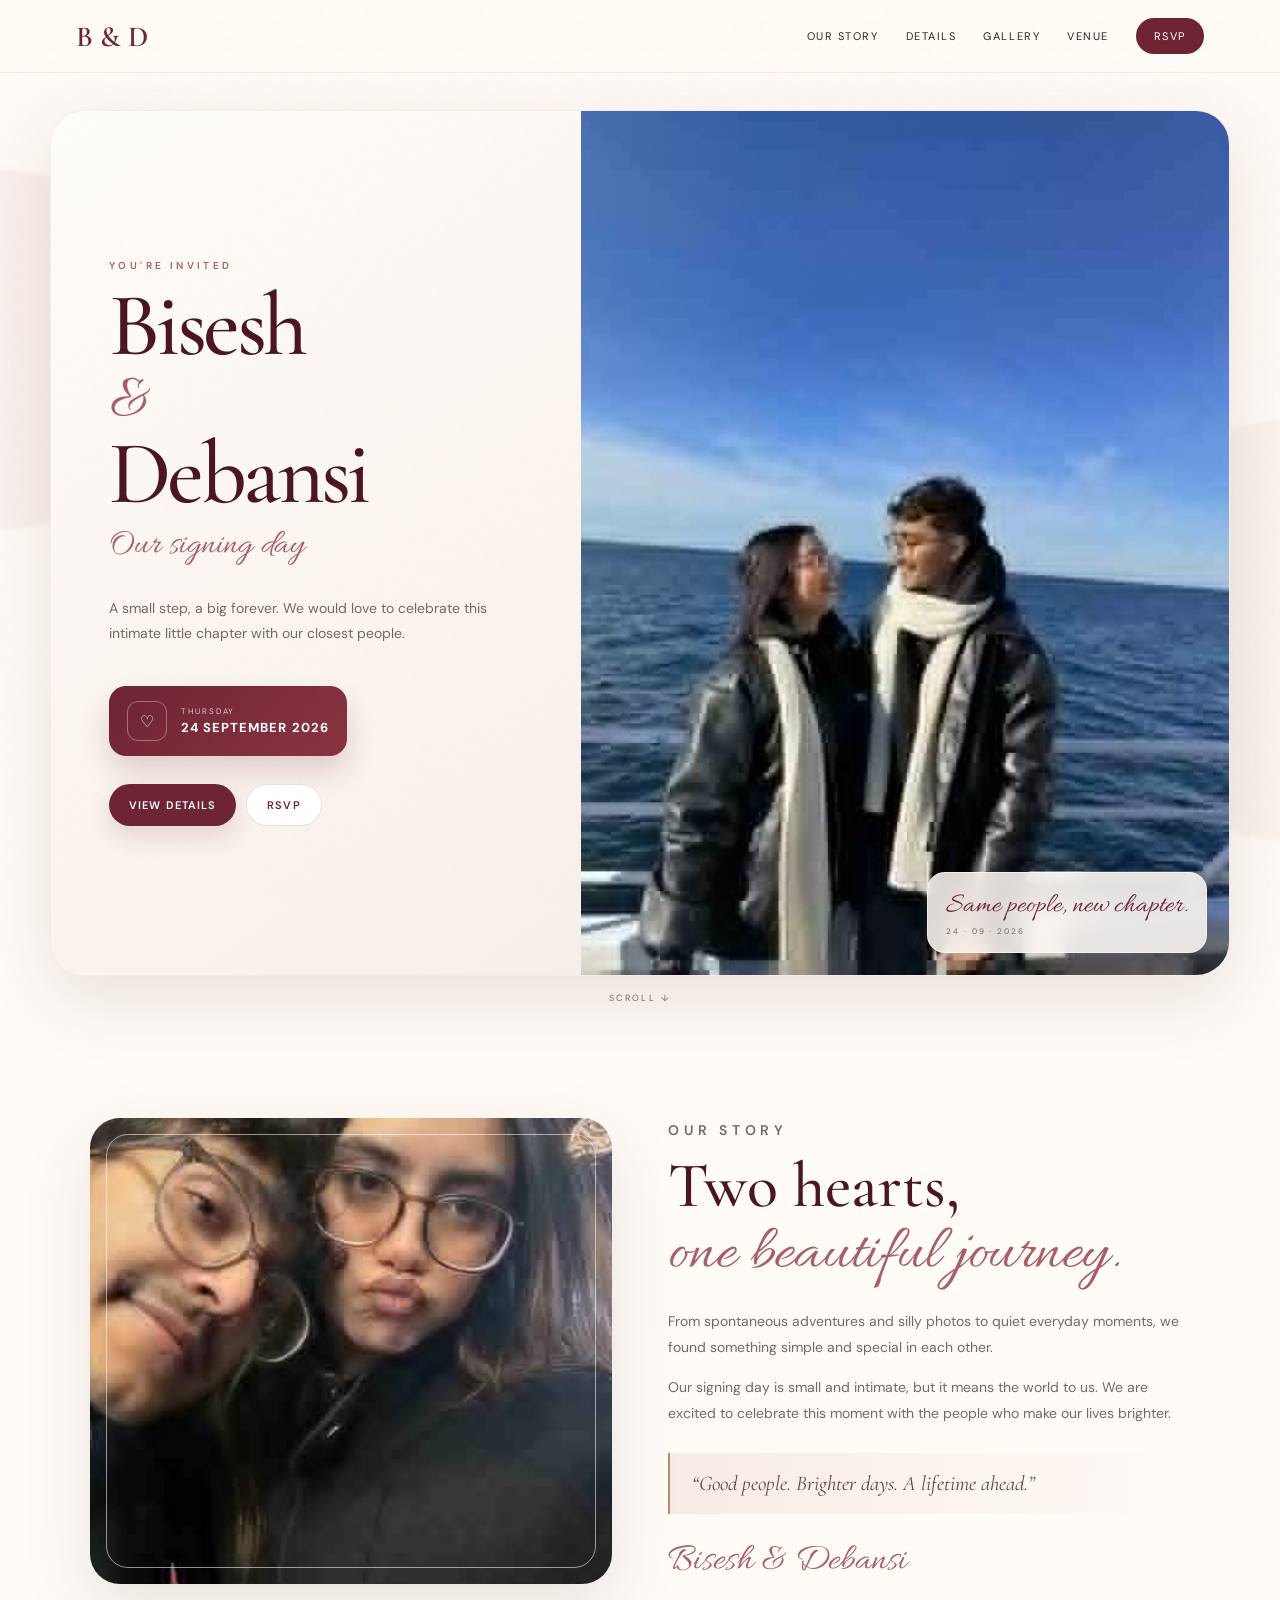
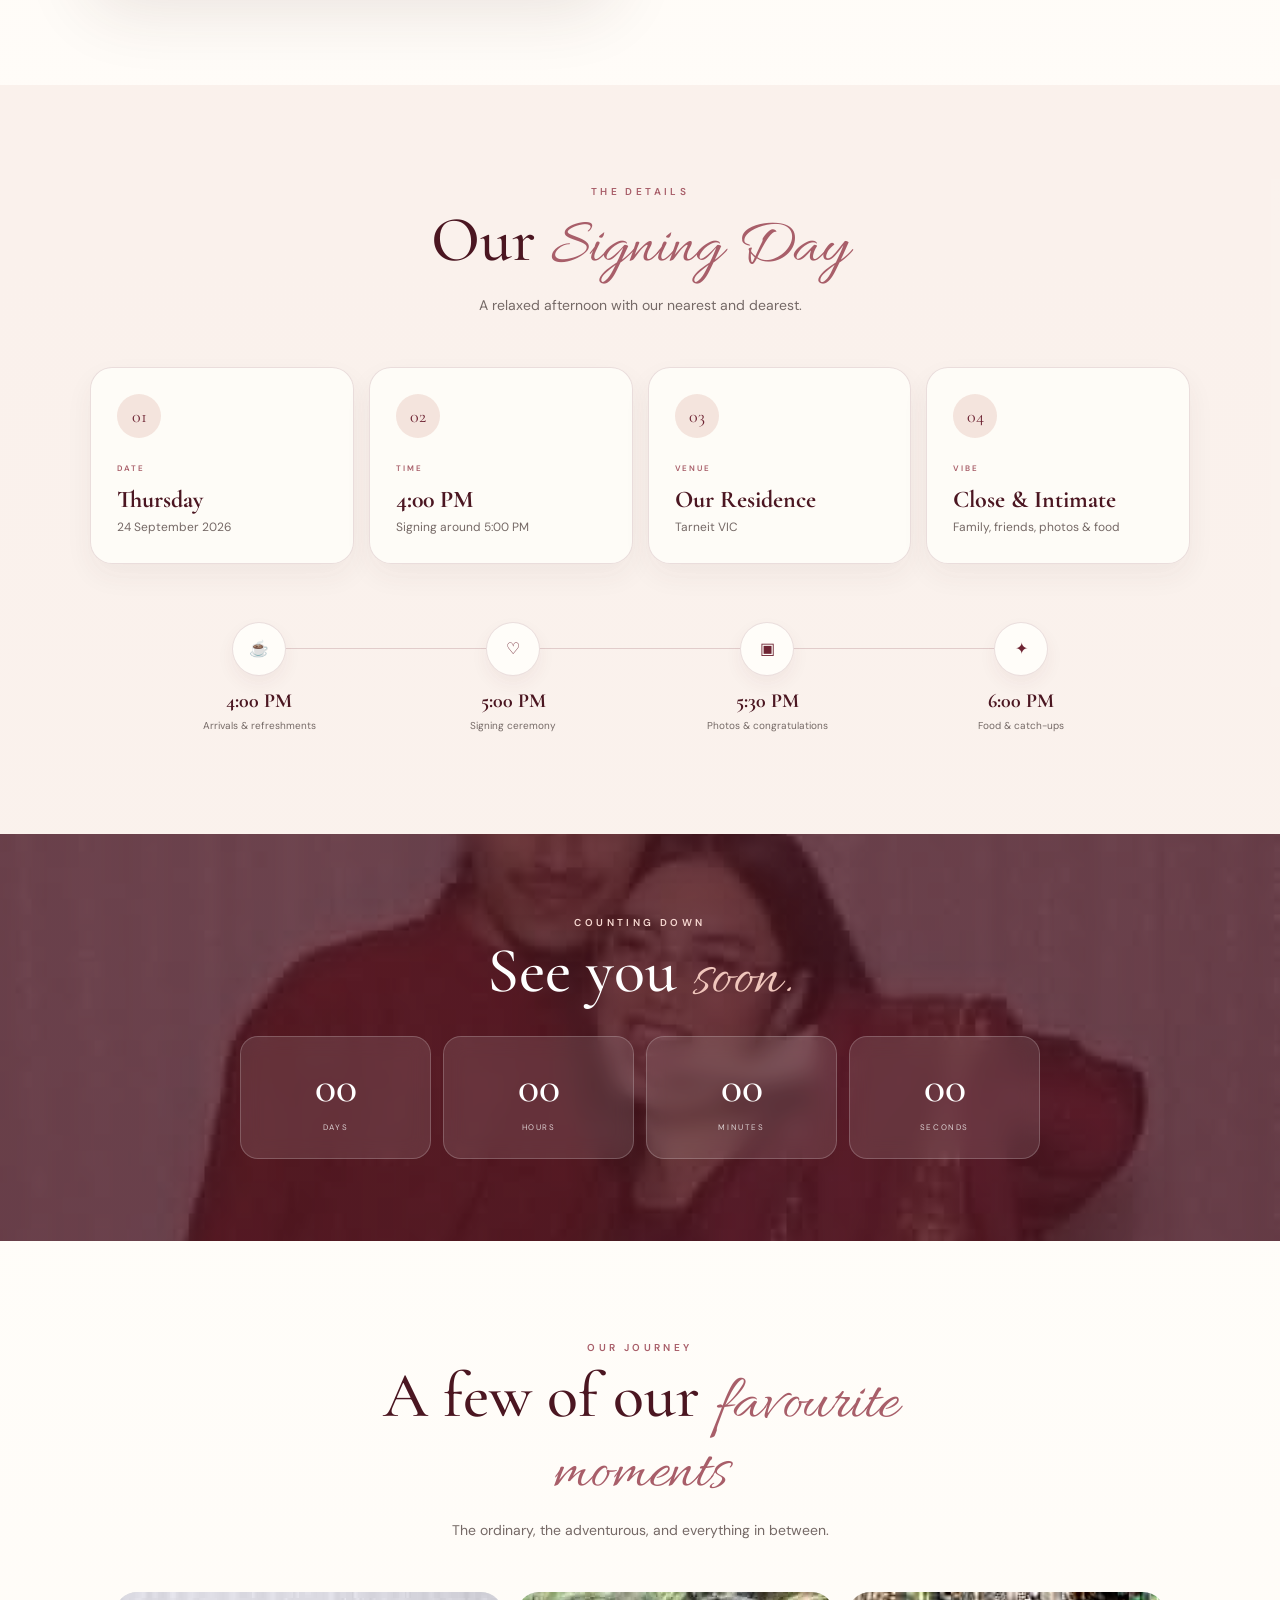
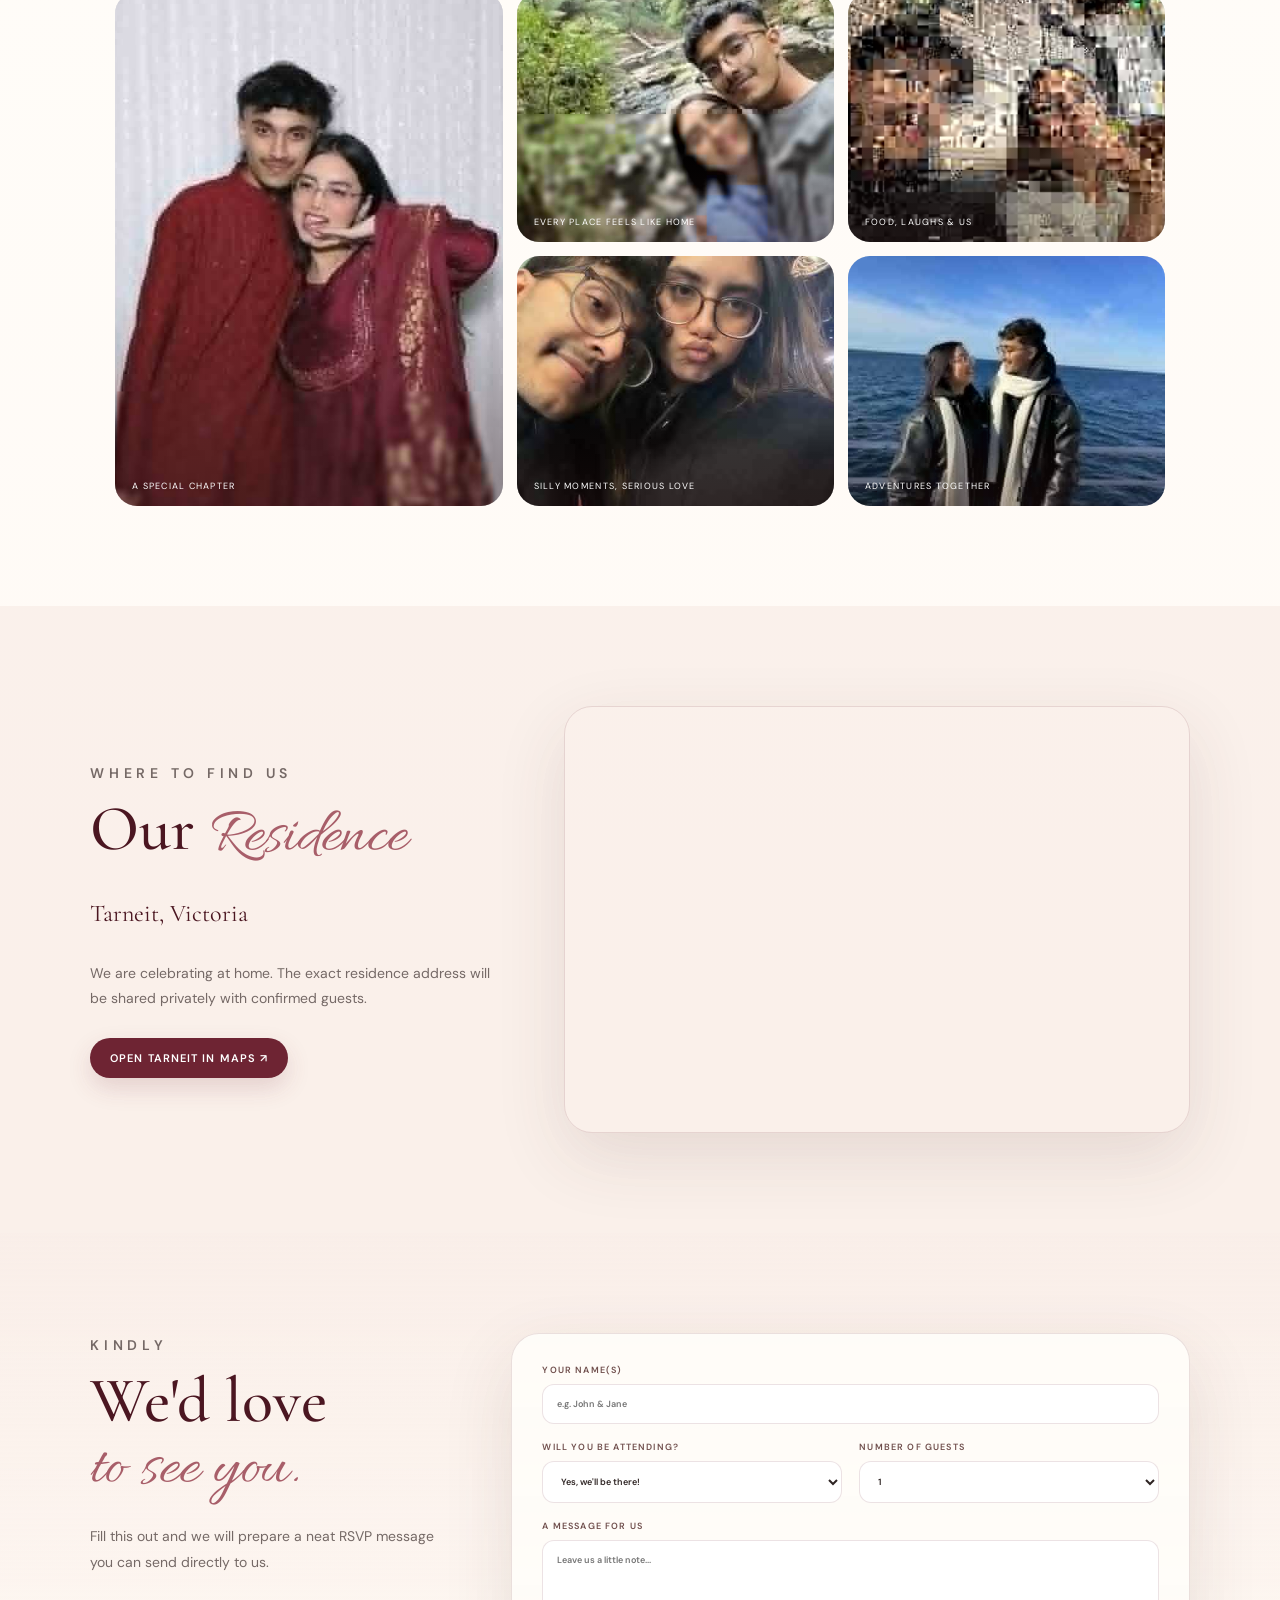
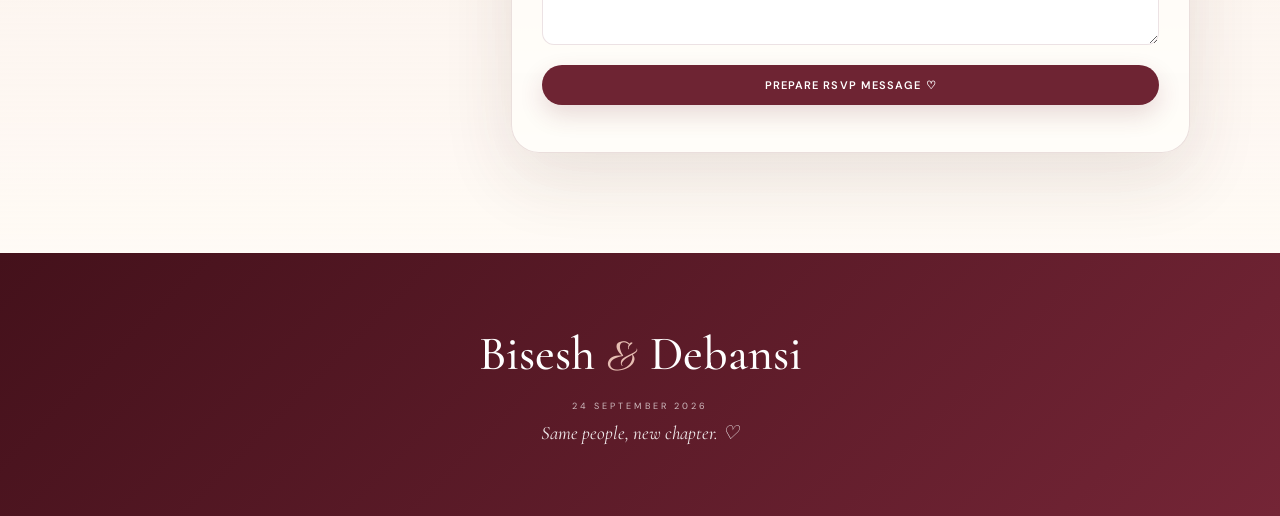
==== signing/index.html @ bd4ffed1 "Distribute all couple photos across signing invitation" ====
<!doctype html>
<html lang="en">
<head>
  <meta charset="utf-8">
  <meta name="viewport" content="width=device-width,initial-scale=1">
  <meta name="theme-color" content="#6e2433">
  <meta name="description" content="Bisesh & Debansi — Our Signing Day, 24 September 2026.">
  <meta property="og:title" content="Bisesh & Debansi — Our Signing Day">
  <meta property="og:description" content="A small step, a big forever. 24 September 2026.">
  <meta property="og:image" content="https://www.biseshl.com.np/signing/assets/ocean.jpg">
  <title>Bisesh & Debansi | Our Signing Day</title>
  <link rel="preconnect" href="https://fonts.googleapis.com">
  <link rel="preconnect" href="https://fonts.gstatic.com" crossorigin>
  <link href="https://fonts.googleapis.com/css2?family=Allura&family=Cormorant+Garamond:wght@400;500;600;700&family=DM+Sans:wght@300;400;500;600&display=swap" rel="stylesheet">
  <link rel="stylesheet" href="./style.css">
</head>
<body>
  <div class="grain"></div>

  <nav class="nav">
    <div class="nav-inner">
      <a class="brand" href="#home">B & D</a>
      <button class="menu" id="menu" aria-label="Open menu">☰</button>
      <div class="links" id="links">
        <a href="#story">Our Story</a>
        <a href="#details">Details</a>
        <a href="#gallery">Gallery</a>
        <a href="#venue">Venue</a>
        <a href="#rsvp" class="pill">RSVP</a>
      </div>
    </div>
  </nav>

  <main>
    <section class="hero" id="home">
      <div class="hero-card">
        <div class="hero-copy reveal">
          <p class="kicker">YOU'RE INVITED</p>
          <h1>Bisesh <span>&</span> Debansi</h1>
          <p class="script">Our signing day</p>
          <p class="lede">A small step, a big forever. We would love to celebrate this intimate little chapter with our closest people.</p>

          <div class="date-badge">
            <span class="icon">♡</span>
            <div>
              <small>THURSDAY</small>
              <strong>24 SEPTEMBER 2026</strong>
            </div>
          </div>

          <div class="hero-actions">
            <a href="#details" class="btn primary">View details</a>
            <a href="#rsvp" class="btn ghost">RSVP</a>
          </div>
        </div>

        <div class="hero-photo reveal">
          <img src="./assets/ocean.jpg" alt="Bisesh and Debansi together by the ocean">
          <div class="photo-tag">
            <b>Same people, new chapter.</b>
            <span>24 · 09 · 2026</span>
          </div>
        </div>
      </div>
      <a class="scroll" href="#story">scroll ↓</a>
    </section>

    <section id="story" class="section">
      <div class="story-grid">
        <div class="story-photo reveal">
          <img src="./assets/selfie.jpg" alt="Bisesh and Debansi taking a selfie">
        </div>
        <div class="story-copy reveal">
          <p class="kicker">OUR STORY</p>
          <h2>Two hearts,<br><em>one beautiful journey.</em></h2>
          <p>From spontaneous adventures and silly photos to quiet everyday moments, we found something simple and special in each other.</p>
          <p>Our signing day is small and intimate, but it means the world to us. We are excited to celebrate this moment with the people who make our lives brighter.</p>
          <blockquote>“Good people. Brighter days. A lifetime ahead.”</blockquote>
          <div class="signature">Bisesh & Debansi</div>
        </div>
      </div>
    </section>

    <section id="details" class="section soft">
      <div class="heading reveal">
        <p class="kicker">THE DETAILS</p>
        <h2>Our <em>Signing Day</em></h2>
        <p>A relaxed afternoon with our nearest and dearest.</p>
      </div>

      <div class="cards">
        <article class="card reveal">
          <span>01</span>
          <small>DATE</small>
          <h3>Thursday</h3>
          <p>24 September 2026</p>
        </article>
        <article class="card reveal">
          <span>02</span>
          <small>TIME</small>
          <h3>4:00 PM</h3>
          <p>Signing around 5:00 PM</p>
        </article>
        <article class="card reveal">
          <span>03</span>
          <small>VENUE</small>
          <h3>Our Residence</h3>
          <p>Tarneit VIC</p>
        </article>
        <article class="card reveal">
          <span>04</span>
          <small>VIBE</small>
          <h3>Close & Intimate</h3>
          <p>Family, friends, photos & food</p>
        </article>
      </div>

      <div class="timeline">
        <div class="step reveal"><i>☕</i><b>4:00 PM</b><span>Arrivals & refreshments</span></div>
        <div class="step reveal"><i>♡</i><b>5:00 PM</b><span>Signing ceremony</span></div>
        <div class="step reveal"><i>▣</i><b>5:30 PM</b><span>Photos & congratulations</span></div>
        <div class="step reveal"><i>✦</i><b>6:00 PM</b><span>Food & catch-ups</span></div>
      </div>
    </section>

    <section class="countdown">
      <div class="count-inner reveal">
        <p class="kicker light">COUNTING DOWN</p>
        <h2>See you <em>soon.</em></h2>
        <div class="clock">
          <div><b id="days">00</b><span>Days</span></div>
          <div><b id="hours">00</b><span>Hours</span></div>
          <div><b id="minutes">00</b><span>Minutes</span></div>
          <div><b id="seconds">00</b><span>Seconds</span></div>
        </div>
      </div>
    </section>

    <section id="gallery" class="section">
      <div class="heading reveal">
        <p class="kicker">OUR JOURNEY</p>
        <h2>A few of our <em>favourite moments</em></h2>
        <p>The ordinary, the adventurous, and everything in between.</p>
      </div>

      <div class="gallery">
        <button class="shot tall reveal" data-img="./assets/traditional.jpg">
          <img src="./assets/traditional.jpg" alt="Bisesh and Debansi in traditional red outfits">
          <span>A special chapter</span>
        </button>
        <button class="shot reveal" data-img="./assets/forest.jpg">
          <img src="./assets/forest.jpg" alt="Bisesh and Debansi by a forest creek">
          <span>Every place feels like home</span>
        </button>
        <button class="shot reveal" data-img="./assets/restaurant.jpg">
          <img src="./assets/restaurant.jpg" alt="Bisesh and Debansi enjoying a meal">
          <span>Food, laughs & us</span>
        </button>
        <button class="shot reveal" data-img="./assets/selfie.jpg">
          <img src="./assets/selfie.jpg" alt="Bisesh and Debansi taking a selfie">
          <span>Silly moments, serious love</span>
        </button>
        <button class="shot reveal" data-img="./assets/ocean.jpg">
          <img src="./assets/ocean.jpg" alt="Bisesh and Debansi by the ocean">
          <span>Adventures together</span>
        </button>
      </div>
    </section>

    <section id="venue" class="section soft">
      <div class="venue-grid">
        <div class="venue-copy reveal">
          <p class="kicker">WHERE TO FIND US</p>
          <h2>Our <em>Residence</em></h2>
          <p class="venue-name">Tarneit, Victoria</p>
          <p>We are celebrating at home. The exact residence address will be shared privately with confirmed guests.</p>
          <a class="btn primary" href="https://www.google.com/maps/search/?api=1&query=Tarneit%20VIC" target="_blank" rel="noopener">Open Tarneit in Maps ↗</a>
        </div>
        <div class="map reveal">
          <iframe title="Map of Tarneit Victoria" loading="lazy" src="https://www.google.com/maps?q=Tarneit%20VIC&output=embed"></iframe>
        </div>
      </div>
    </section>

    <section id="rsvp" class="section rsvp">
      <div class="rsvp-grid">
        <div class="rsvp-copy reveal">
          <p class="kicker">KINDLY</p>
          <h2>We'd love<br><em>to see you.</em></h2>
          <p>Fill this out and we will prepare a neat RSVP message you can send directly to us.</p>
        </div>

        <form id="rsvpForm" class="form reveal">
          <label class="full">Your name(s)
            <input id="guestName" required placeholder="e.g. John & Jane">
          </label>
          <label>Will you be attending?
            <select id="attendance">
              <option>Yes, we'll be there!</option>
              <option>Sorry, we can't make it</option>
            </select>
          </label>
          <label>Number of guests
            <select id="guests">
              <option>1</option><option>2</option><option>3</option><option>4</option><option>5</option>
            </select>
          </label>
          <label class="full">A message for us
            <textarea id="message" placeholder="Leave us a little note..."></textarea>
          </label>
          <button class="btn primary full" type="submit">Prepare RSVP message ♡</button>
          <p class="status full" id="status"></p>
        </form>
      </div>
    </section>
  </main>

  <footer>
    <h2>Bisesh <em>&</em> Debansi</h2>
    <p>24 SEPTEMBER 2026</p>
    <span>Same people, new chapter. ♡</span>
  </footer>

  <div class="lightbox" id="lightbox">
    <button id="close" aria-label="Close">×</button>
    <img id="lightboxImg" alt="Gallery preview">
  </div>

  <script src="./app.js"></script>
</body>
</html>
---- signing/style.css ----
:root{--wine:#6e2433;--wine2:#4b1621;--rose:#a85e69;--cream:#fffaf5;--paper:#fffdf9;--blush:#f4e4dd;--gold:#b68d63;--ink:#2f2524;--muted:#756966;--line:rgba(110,36,51,.14);--shadow:0 24px 70px rgba(73,38,31,.12)}
*{box-sizing:border-box}html{scroll-behavior:smooth}body{margin:0;background:linear-gradient(180deg,#fffaf6,#fffdf9 52%,#fff7f2);color:var(--ink);font-family:"DM Sans",sans-serif;overflow-x:hidden}body:before,body:after{content:"";position:fixed;z-index:-1;border-radius:50%;filter:blur(2px);pointer-events:none}body:before{width:360px;height:360px;background:rgba(168,94,105,.06);left:-180px;top:170px}body:after{width:420px;height:420px;background:rgba(182,141,99,.07);right:-220px;bottom:60px}a{color:inherit;text-decoration:none}img{display:block;width:100%}button,input,textarea,select{font:inherit}.grain{position:fixed;inset:0;z-index:1000;pointer-events:none;opacity:.028;background-image:url("data:image/svg+xml,%3Csvg viewBox='0 0 180 180' xmlns='http://www.w3.org/2000/svg'%3E%3Cfilter id='n'%3E%3CfeTurbulence type='fractalNoise' baseFrequency='.75' numOctaves='4' stitchTiles='stitch'/%3E%3C/filter%3E%3Crect width='100%25' height='100%25' filter='url(%23n)' opacity='.4'/%3E%3C/svg%3E")}
.nav{position:fixed;top:0;left:0;right:0;z-index:100;background:rgba(255,250,245,.83);backdrop-filter:blur(16px);border-bottom:1px solid rgba(110,36,51,.08)}.nav-inner{height:72px;max-width:1180px;margin:auto;padding:0 26px;display:flex;align-items:center;justify-content:space-between}.brand{font-family:"Cormorant Garamond",serif;font-size:29px;font-weight:600;color:var(--wine)}.links{display:flex;align-items:center;gap:27px;font-size:11px;letter-spacing:.14em;text-transform:uppercase}.links a:not(.pill){position:relative;padding:7px 0}.links a:not(.pill):after{content:"";position:absolute;left:0;bottom:0;width:0;height:1px;background:var(--wine);transition:.25s}.links a:hover:after{width:100%}.pill{background:var(--wine);color:#fff;padding:11px 18px;border-radius:999px}.menu{display:none;border:0;background:none;font-size:25px;color:var(--wine)}
.hero{min-height:100vh;padding:110px 24px 42px;display:grid;place-items:center;position:relative}.hero-card{width:min(1180px,100%);display:grid;grid-template-columns:.9fr 1.1fr;background:var(--paper);border:1px solid rgba(110,36,51,.08);border-radius:34px;overflow:hidden;box-shadow:var(--shadow)}.hero-copy{padding:70px 58px;display:flex;flex-direction:column;justify-content:center;background:linear-gradient(145deg,#fffdf9,#f8eee9)}.kicker{margin:0;color:var(--rose);font-size:10px;letter-spacing:.34em;font-weight:600}.kicker.light{color:#f7d9d2}.hero h1{font-family:"Cormorant Garamond",serif;font-size:clamp(58px,7vw,100px);line-height:.8;letter-spacing:-.04em;font-weight:500;color:var(--wine2);margin:18px 0 14px}.hero h1 span{font-family:"Allura",cursive;color:var(--rose);display:block;font-size:.7em;margin:16px 0 10px}.script{font-family:"Allura",cursive;font-size:35px;color:var(--rose);margin:0 0 14px}.lede{max-width:500px;color:var(--muted);line-height:1.8;font-size:14px}.date-badge{display:flex;align-items:center;gap:14px;margin-top:26px;background:linear-gradient(135deg,var(--wine),#8a3342);color:#fff;border-radius:17px;padding:15px 18px;width:max-content;max-width:100%;box-shadow:0 15px 28px rgba(110,36,51,.18)}.date-badge .icon{width:40px;height:40px;border:1px solid rgba(255,255,255,.34);border-radius:11px;display:grid;place-items:center}.date-badge small{display:block;font-size:8px;letter-spacing:.24em;opacity:.75}.date-badge strong{display:block;font-size:13px;letter-spacing:.08em;margin-top:3px}.hero-actions{display:flex;gap:10px;flex-wrap:wrap;margin-top:28px}.btn{border:0;border-radius:999px;padding:13px 20px;display:inline-flex;align-items:center;justify-content:center;font-size:11px;text-transform:uppercase;letter-spacing:.1em;font-weight:600;cursor:pointer;transition:.25s}.primary{background:var(--wine);color:#fff;box-shadow:0 10px 24px rgba(110,36,51,.16)}.primary:hover{transform:translateY(-2px);background:var(--wine2)}.ghost{border:1px solid var(--line);background:#fff;color:var(--wine)}.hero-photo{position:relative;min-height:650px;background:#ded0c8}.hero-photo img{height:100%;object-fit:cover;object-position:center 72%}.hero-photo:after{content:"";position:absolute;inset:0;background:linear-gradient(90deg,rgba(255,250,245,.08),transparent 28%,rgba(75,22,33,.08))}.photo-tag{position:absolute;z-index:2;right:22px;bottom:22px;background:rgba(255,250,245,.86);backdrop-filter:blur(12px);border:1px solid rgba(255,255,255,.55);border-radius:18px;padding:16px 18px;box-shadow:0 13px 28px rgba(60,31,25,.12)}.photo-tag b{font-family:"Allura",cursive;font-weight:400;font-size:28px;color:var(--wine)}.photo-tag span{display:block;font-size:8px;letter-spacing:.24em;text-transform:uppercase;color:var(--muted);margin-top:2px}.scroll{position:absolute;bottom:14px;font-size:9px;letter-spacing:.26em;text-transform:uppercase;color:var(--muted)}
.section{padding:100px 24px}.story-grid,.venue-grid,.rsvp-grid{max-width:1100px;margin:auto;display:grid;grid-template-columns:1fr 1fr;gap:56px;align-items:center}.story-photo{border-radius:30px;overflow:hidden;box-shadow:var(--shadow);position:relative}.story-photo img{aspect-ratio:1.12/1;object-fit:cover}.story-photo:after{content:"";position:absolute;inset:16px;border:1px solid rgba(255,255,255,.55);border-radius:22px}.story-copy h2,.heading h2,.venue-copy h2,.rsvp-copy h2,.countdown h2{font-family:"Cormorant Garamond",serif;font-size:clamp(44px,5vw,64px);line-height:.94;font-weight:500;color:var(--wine2);margin:12px 0 24px}.story-copy h2 em,.heading h2 em,.venue-copy h2 em,.rsvp-copy h2 em,.countdown h2 em{font-family:"Allura",cursive;font-style:normal;color:var(--rose);font-weight:400}.story-copy p,.heading>p:last-child,.venue-copy p,.rsvp-copy p{font-size:14px;line-height:1.85;color:var(--muted)}blockquote{margin:26px 0 0;padding:18px 22px;border-left:2px solid var(--gold);background:linear-gradient(90deg,rgba(244,228,221,.7),transparent);font-family:"Cormorant Garamond",serif;font-size:21px;font-style:italic;color:#624842}.signature{font-family:"Allura",cursive;font-size:38px;color:var(--rose);margin-top:24px}
.soft{background:rgba(244,228,221,.44)}.heading{text-align:center;max-width:700px;margin:0 auto 48px}.heading h2{margin-bottom:12px}.cards{max-width:1100px;margin:auto;display:grid;grid-template-columns:repeat(4,1fr);gap:15px}.card{background:rgba(255,253,249,.9);border:1px solid var(--line);border-radius:22px;padding:26px;box-shadow:0 12px 28px rgba(75,40,35,.055);transition:.25s}.card:hover{transform:translateY(-4px)}.card>span{display:grid;width:44px;height:44px;border-radius:50%;place-items:center;background:var(--blush);color:var(--wine);font-family:"Cormorant Garamond",serif;font-size:18px;margin-bottom:17px}.card small{font-size:8px;letter-spacing:.24em;color:var(--rose);font-weight:600}.card h3{font-family:"Cormorant Garamond",serif;font-size:24px;color:var(--wine2);margin:9px 0 4px}.card p{font-size:12px;color:var(--muted);margin:0;line-height:1.6}.timeline{max-width:1000px;margin:58px auto 0;display:grid;grid-template-columns:repeat(4,1fr);gap:16px;position:relative}.timeline:before{content:"";position:absolute;left:12%;right:12%;top:26px;height:1px;background:rgba(110,36,51,.18)}.step{text-align:center;position:relative}.step i{width:54px;height:54px;border-radius:50%;margin:0 auto 13px;display:grid;place-items:center;background:var(--paper);border:1px solid var(--line);color:var(--wine);font-style:normal;position:relative;z-index:2;box-shadow:0 8px 18px rgba(110,36,51,.06)}.step b{display:block;font-family:"Cormorant Garamond",serif;font-size:20px;color:var(--wine2)}.step span{font-size:10px;color:var(--muted)}
.countdown{padding:82px 24px;background:linear-gradient(rgba(75,22,33,.78),rgba(75,22,33,.78)),url("./assets/traditional.jpg") center 42%/cover;color:#fff;text-align:center}.countdown h2{color:#fff;margin:12px 0 26px}.countdown h2 em{color:#f0c6bc}.count-inner{max-width:800px;margin:auto}.clock{display:grid;grid-template-columns:repeat(4,1fr);gap:12px}.clock>div{padding:23px 10px;border-radius:18px;background:rgba(255,255,255,.11);border:1px solid rgba(255,255,255,.2);backdrop-filter:blur(10px)}.clock b{display:block;font-family:"Cormorant Garamond",serif;font-size:44px;font-weight:500}.clock span{font-size:8px;letter-spacing:.2em;text-transform:uppercase;opacity:.76}
.gallery{max-width:1050px;margin:auto;display:grid;grid-template-columns:1.1fr .9fr .9fr;grid-template-rows:250px 250px;gap:14px}.shot,.quote-tile,.mini-note{border:0;border-radius:22px;overflow:hidden;position:relative}.shot{padding:0;background:#ddd;cursor:pointer}.shot.tall{grid-row:1/3}.shot img{height:100%;object-fit:cover;transition:.45s}.shot:hover img{transform:scale(1.04)}.shot span{position:absolute;z-index:2;left:17px;bottom:14px;color:#fff;font-size:9px;letter-spacing:.14em;text-transform:uppercase}.shot:after{content:"";position:absolute;inset:0;background:linear-gradient(180deg,transparent 60%,rgba(45,22,22,.35))}.quote-tile{background:linear-gradient(145deg,#f8e9e2,#fff8f4);border:1px solid var(--line);display:flex;flex-direction:column;align-items:center;justify-content:center;text-align:center;padding:28px}.quote-tile small{font-size:8px;letter-spacing:.25em;color:var(--rose)}.quote-tile b{font-family:"Allura",cursive;font-size:34px;font-weight:400;color:var(--wine);line-height:1.05;margin:14px 0}.quote-tile span{color:var(--rose)}.mini-note{grid-column:2/4;background:linear-gradient(135deg,var(--wine2),var(--wine));display:grid;place-items:center;color:#fff;text-align:center}.mini-note span{font-family:"Cormorant Garamond",serif;font-size:30px;font-style:italic}
.venue-grid{grid-template-columns:.8fr 1.2fr}.venue-name{font-family:"Cormorant Garamond",serif;font-size:24px!important;color:var(--wine2)!important}.map{border-radius:28px;overflow:hidden;min-height:420px;box-shadow:var(--shadow);border:1px solid var(--line)}.map iframe{width:100%;height:100%;min-height:420px;border:0}.venue-copy .btn{margin-top:12px}
.rsvp{background:linear-gradient(180deg,rgba(244,228,221,.5),rgba(255,250,245,.94))}.rsvp-grid{grid-template-columns:.7fr 1.3fr;align-items:start}.form{display:grid;grid-template-columns:1fr 1fr;gap:17px;background:rgba(255,253,249,.94);border:1px solid var(--line);border-radius:28px;padding:30px;box-shadow:var(--shadow)}label{font-size:9px;letter-spacing:.13em;text-transform:uppercase;color:#704f4d;font-weight:600}.full{grid-column:1/-1}input,select,textarea{margin-top:8px;width:100%;padding:13px 14px;border-radius:12px;border:1px solid rgba(110,36,51,.13);background:#fff;color:var(--ink);outline:none}input:focus,select:focus,textarea:focus{border-color:rgba(110,36,51,.5);box-shadow:0 0 0 4px rgba(110,36,51,.06)}textarea{min-height:105px;resize:vertical}.status{text-align:center;margin:0;font-size:11px;color:var(--muted);line-height:1.6;text-transform:none;letter-spacing:0}
footer{text-align:center;padding:72px 22px;background:linear-gradient(135deg,#44111b,#742536);color:#fff}footer h2{font-family:"Cormorant Garamond",serif;font-size:48px;font-weight:500;margin:0}footer h2 em{font-family:"Allura",cursive;font-style:normal;color:#e6bdb2}footer p{font-size:9px;letter-spacing:.34em;opacity:.7}footer span{font-family:"Cormorant Garamond",serif;font-style:italic;font-size:19px;opacity:.9}
.reveal{opacity:0;transform:translateY(22px);transition:opacity .75s ease,transform .75s ease}.reveal.visible{opacity:1;transform:none}.lightbox{position:fixed;inset:0;z-index:500;background:rgba(24,10,12,.92);display:none;place-items:center;padding:24px}.lightbox.open{display:grid}.lightbox img{max-width:min(1000px,94vw);max-height:88vh;width:auto;border-radius:20px;box-shadow:0 25px 70px rgba(0,0,0,.35)}.lightbox button{position:absolute;top:24px;right:26px;width:44px;height:44px;border:0;border-radius:50%;background:rgba(255,255,255,.12);color:#fff;font-size:25px;cursor:pointer}
@media(max-width:900px){.links{display:none;position:absolute;top:72px;left:14px;right:14px;flex-direction:column;background:rgba(255,250,245,.98);padding:20px;border-radius:18px;box-shadow:var(--shadow)}.links.open{display:flex}.menu{display:block}.hero-card{grid-template-columns:1fr}.hero-copy{padding:52px 34px}.hero-photo{min-height:560px}.story-grid,.venue-grid,.rsvp-grid{grid-template-columns:1fr}.cards{grid-template-columns:1fr 1fr}.gallery{grid-template-columns:1fr 1fr;grid-template-rows:320px 240px 220px}.shot.tall{grid-row:auto;grid-column:1/-1}.mini-note{grid-column:1/-1}.timeline{grid-template-columns:1fr 1fr}.timeline:before{display:none}}
@media(max-width:580px){.nav-inner{height:64px;padding:0 17px}.links{top:64px}.hero{padding:82px 14px 36px}.hero-copy{padding:42px 23px}.hero h1{font-size:60px}.hero-photo{min-height:460px}.photo-tag{left:14px;right:14px;bottom:14px}.section{padding:74px 17px}.cards{grid-template-columns:1fr}.timeline{grid-template-columns:1fr}.clock{grid-template-columns:1fr 1fr}.gallery{grid-template-columns:1fr;grid-template-rows:360px 220px 290px 220px}.shot.tall,.mini-note{grid-column:auto}.form{grid-template-columns:1fr;padding:24px 18px}.full{grid-column:1}.story-copy h2,.heading h2,.venue-copy h2,.rsvp-copy h2,.countdown h2{font-size:46px}}
/* Photo distribution refinements */
.story-photo img{object-position:center 45%}
.gallery .shot:nth-child(2) img,.gallery .shot:nth-child(3) img{object-position:center center}
.gallery .shot:nth-child(4) img{object-position:center 42%}
.gallery .shot:nth-child(5) img{object-position:center 68%}
@media(max-width:580px){.gallery{grid-template-rows:340px;grid-auto-rows:240px}}
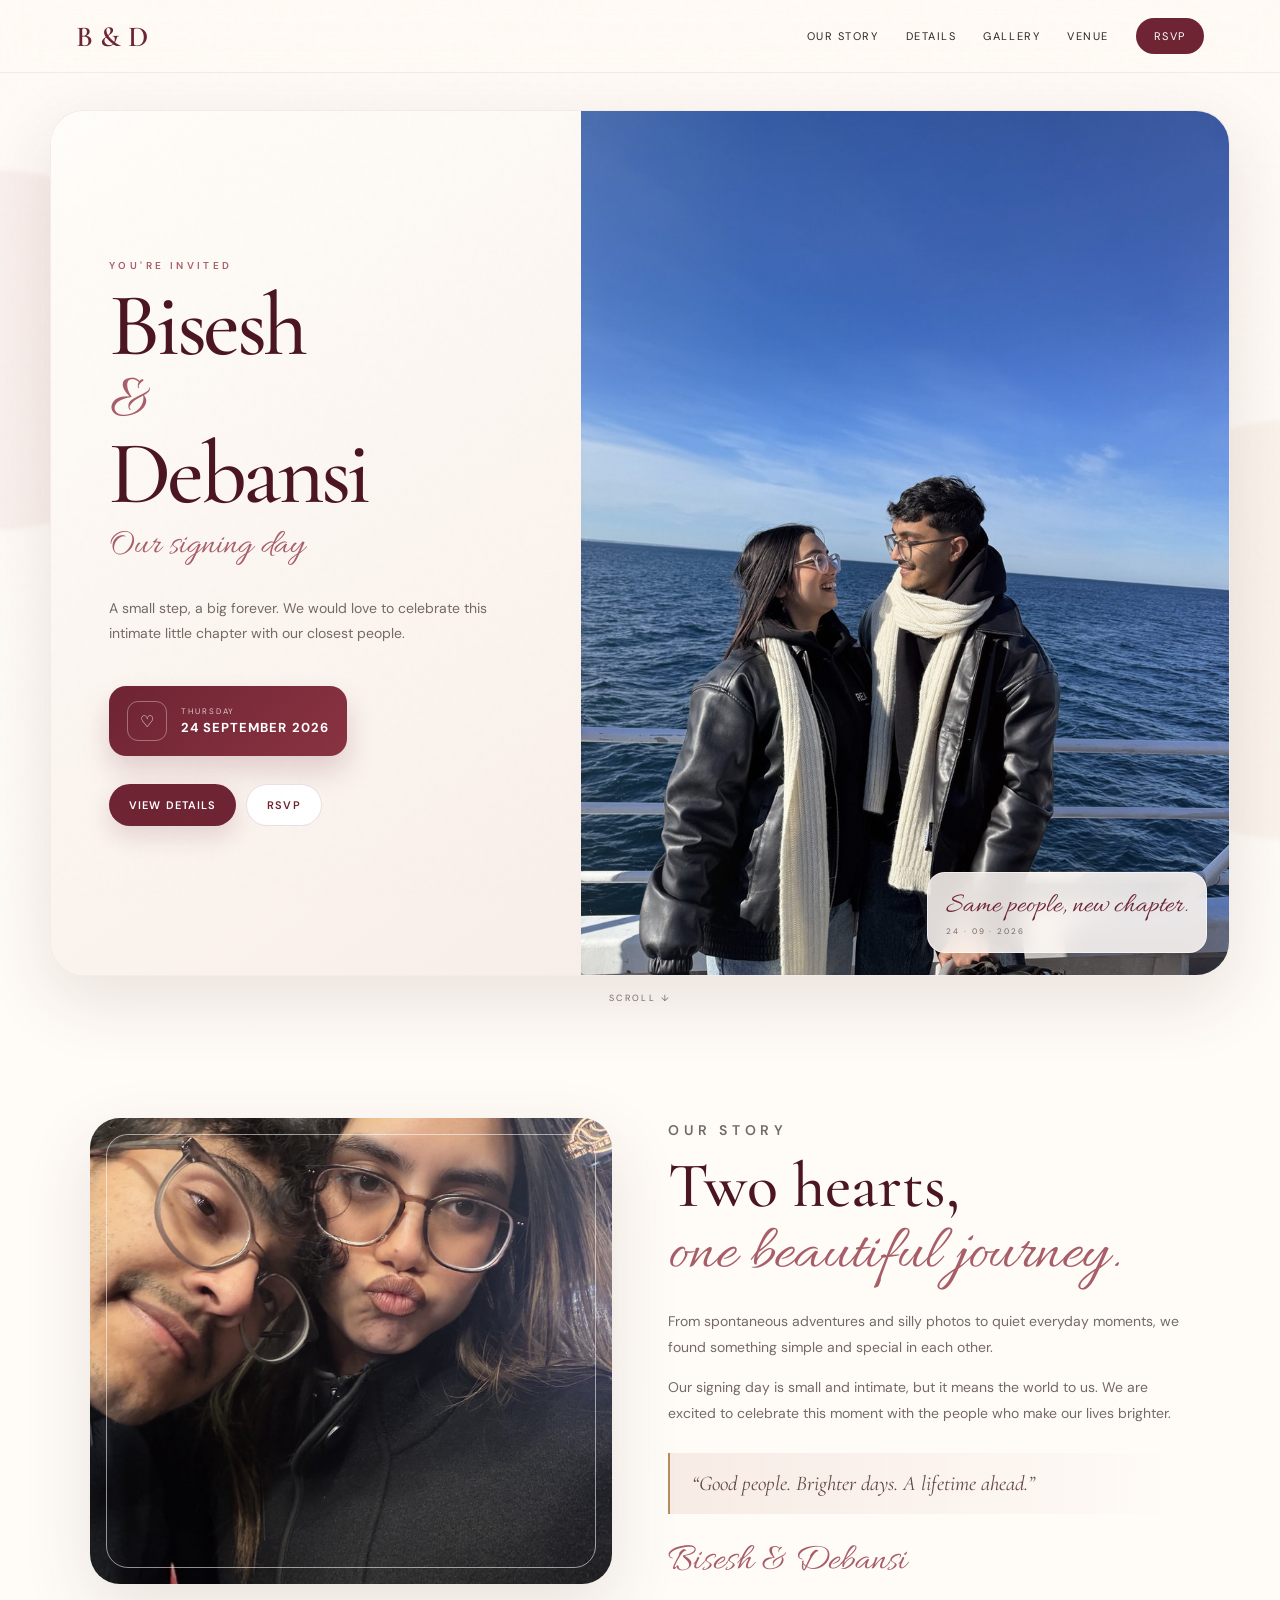
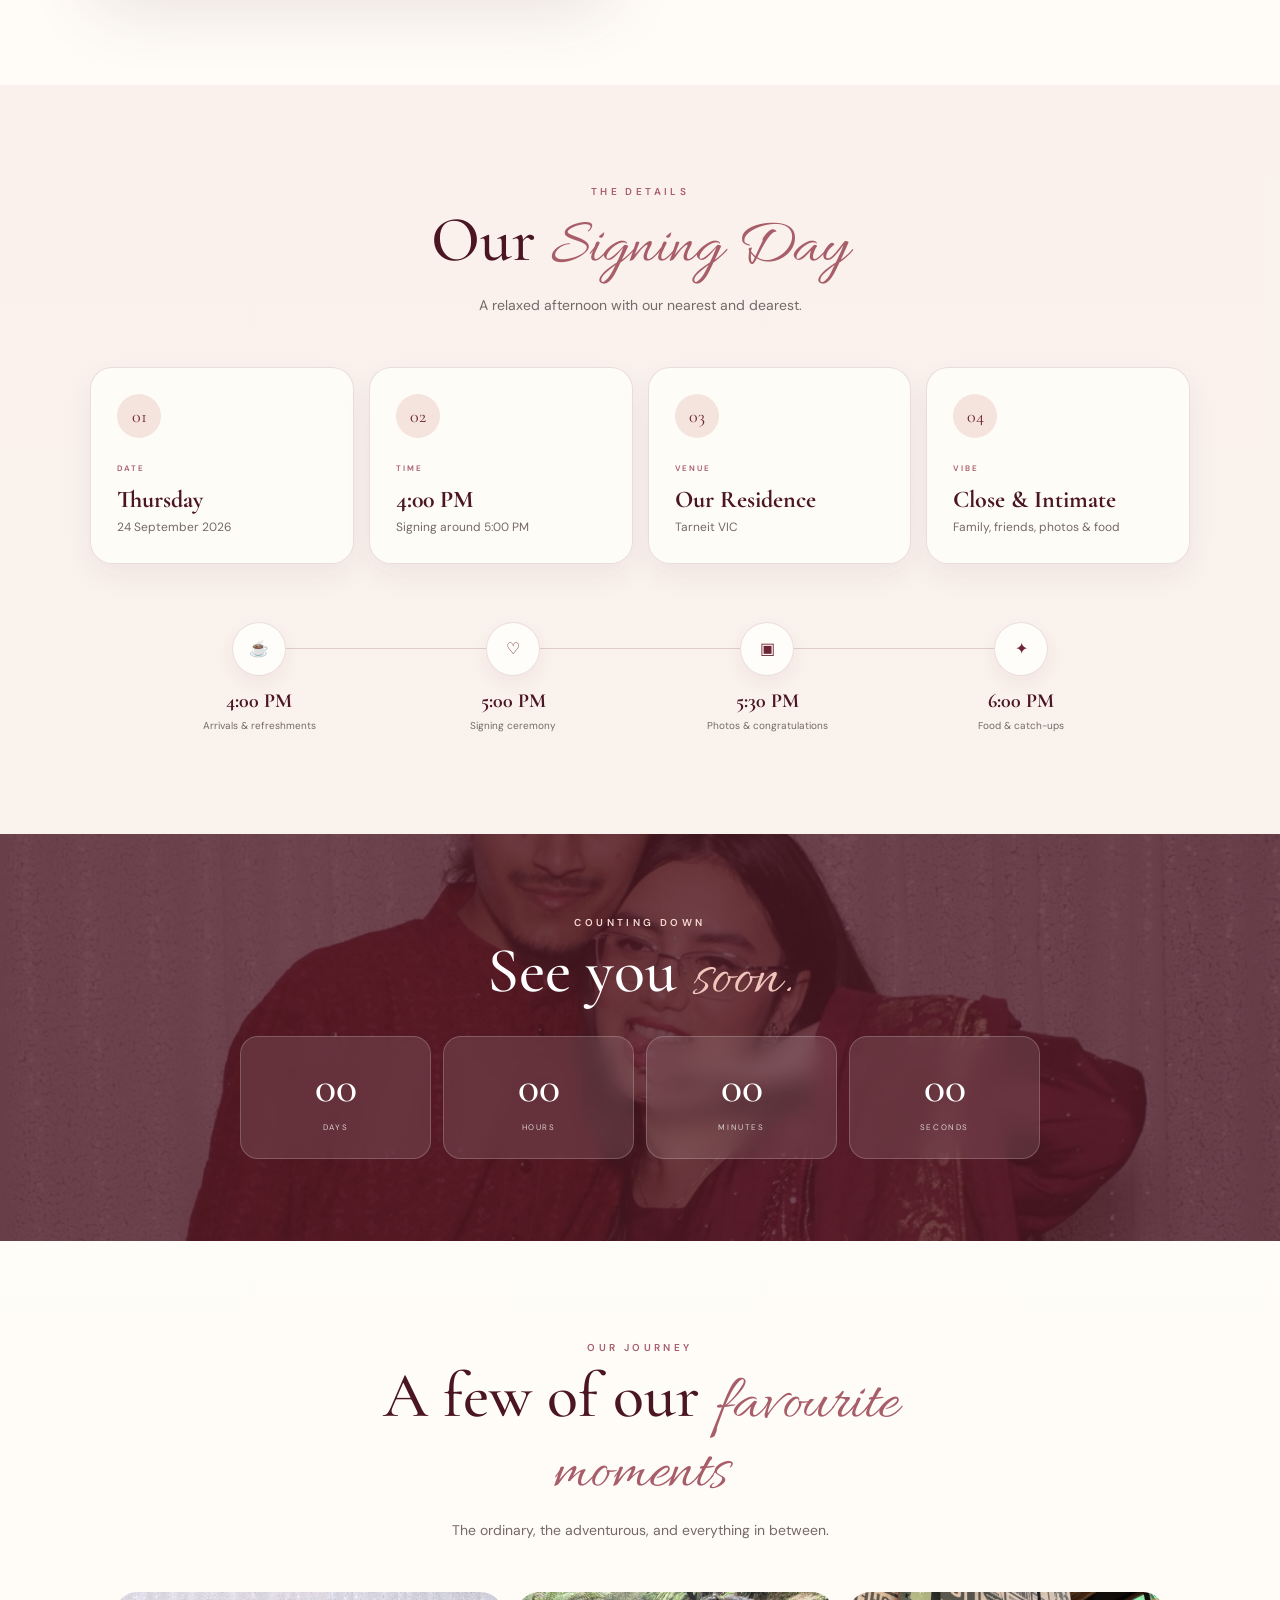
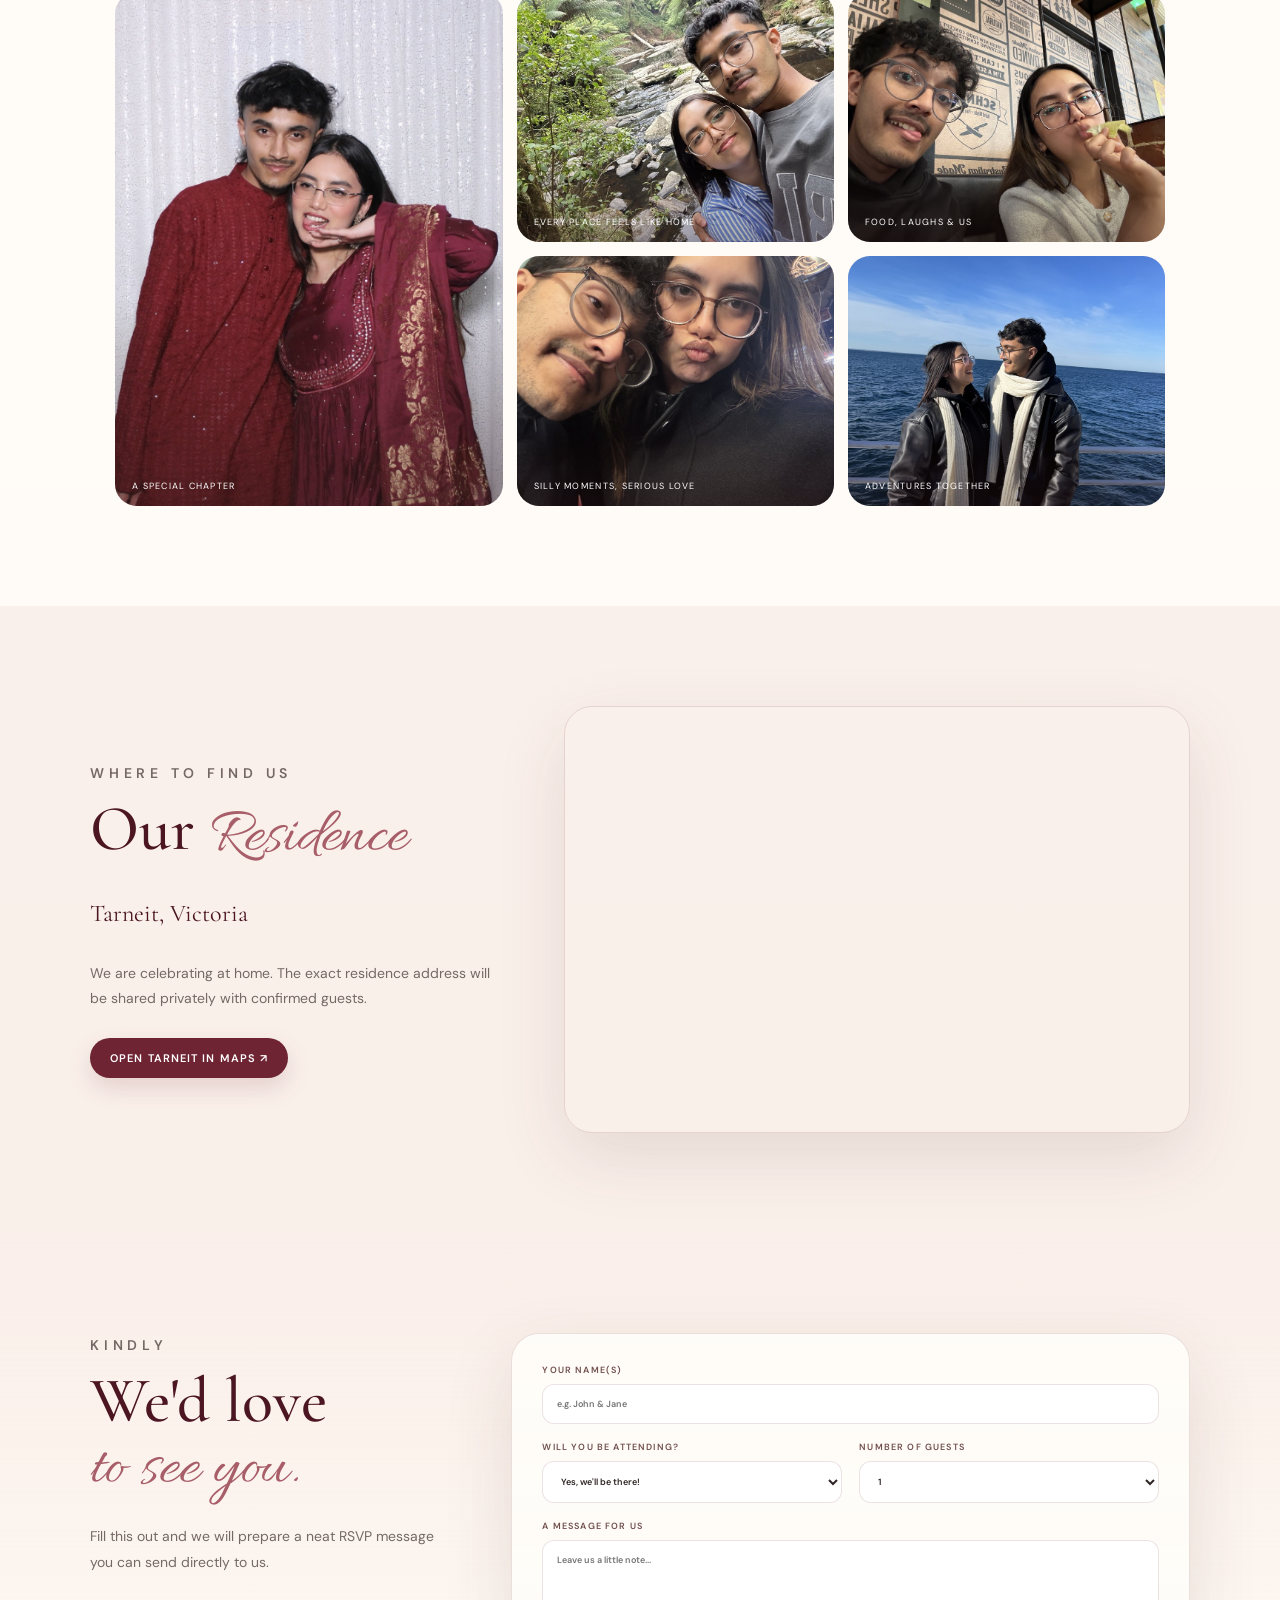
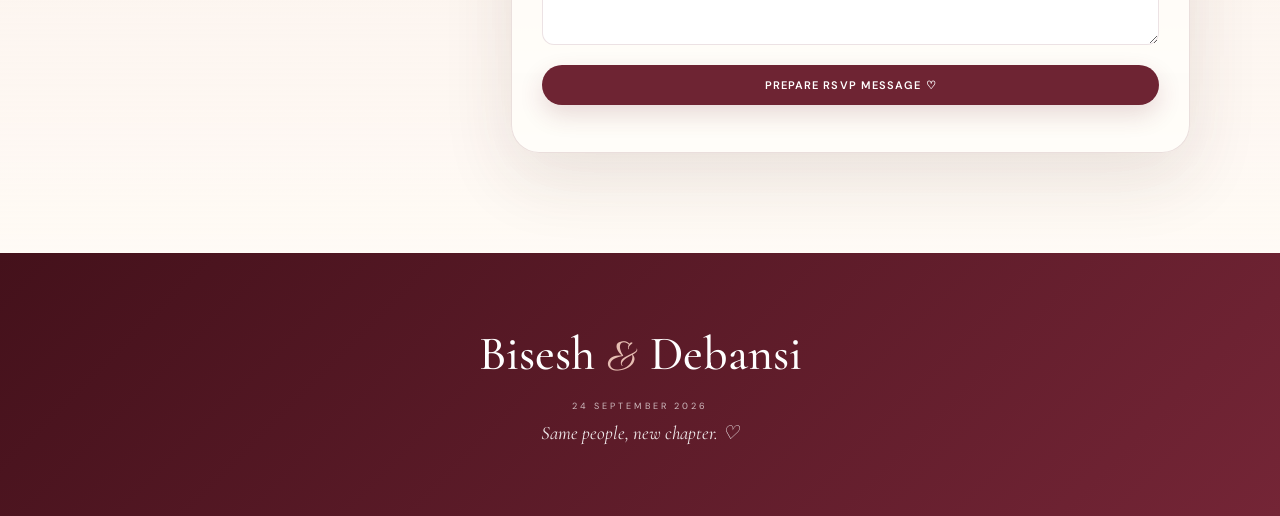
==== commit 53854574: "Upgrade signing invitation photo quality" ====
--- a/signing/index.html
+++ b/signing/index.html
@@ -7,7 +7,7 @@
   <meta name="description" content="Bisesh & Debansi — Our Signing Day, 24 September 2026.">
   <meta property="og:title" content="Bisesh & Debansi — Our Signing Day">
   <meta property="og:description" content="A small step, a big forever. 24 September 2026.">
-  <meta property="og:image" content="https://www.biseshl.com.np/signing/assets/ocean.jpg">
+  <meta property="og:image" content="https://www.biseshl.com.np/signing/assets/ocean-hq.jpg">
   <title>Bisesh & Debansi | Our Signing Day</title>
   <link rel="preconnect" href="https://fonts.googleapis.com">
   <link rel="preconnect" href="https://fonts.gstatic.com" crossorigin>
@@ -55,7 +55,7 @@
         </div>
 
         <div class="hero-photo reveal">
-          <img src="./assets/ocean.jpg" alt="Bisesh and Debansi together by the ocean">
+          <img src="./assets/ocean-hq.jpg" alt="Bisesh and Debansi together by the ocean">
           <div class="photo-tag">
             <b>Same people, new chapter.</b>
             <span>24 · 09 · 2026</span>
@@ -68,7 +68,7 @@
     <section id="story" class="section">
       <div class="story-grid">
         <div class="story-photo reveal">
-          <img src="./assets/selfie.jpg" alt="Bisesh and Debansi taking a selfie">
+          <img src="./assets/selfie-hq.jpg" alt="Bisesh and Debansi taking a selfie">
         </div>
         <div class="story-copy reveal">
           <p class="kicker">OUR STORY</p>
@@ -144,24 +144,24 @@
       </div>
 
       <div class="gallery">
-        <button class="shot tall reveal" data-img="./assets/traditional.jpg">
-          <img src="./assets/traditional.jpg" alt="Bisesh and Debansi in traditional red outfits">
+        <button class="shot tall reveal" data-img="./assets/traditional-hq.jpg">
+          <img src="./assets/traditional-hq.jpg" alt="Bisesh and Debansi in traditional red outfits">
           <span>A special chapter</span>
         </button>
-        <button class="shot reveal" data-img="./assets/forest.jpg">
-          <img src="./assets/forest.jpg" alt="Bisesh and Debansi by a forest creek">
+        <button class="shot reveal" data-img="./assets/forest-hq.jpg">
+          <img src="./assets/forest-hq.jpg" alt="Bisesh and Debansi by a forest creek">
           <span>Every place feels like home</span>
         </button>
-        <button class="shot reveal" data-img="./assets/restaurant.jpg">
-          <img src="./assets/restaurant.jpg" alt="Bisesh and Debansi enjoying a meal">
+        <button class="shot reveal" data-img="./assets/restaurant-hq.jpg">
+          <img src="./assets/restaurant-hq.jpg" alt="Bisesh and Debansi enjoying a meal">
           <span>Food, laughs & us</span>
         </button>
-        <button class="shot reveal" data-img="./assets/selfie.jpg">
-          <img src="./assets/selfie.jpg" alt="Bisesh and Debansi taking a selfie">
+        <button class="shot reveal" data-img="./assets/selfie-hq.jpg">
+          <img src="./assets/selfie-hq.jpg" alt="Bisesh and Debansi taking a selfie">
           <span>Silly moments, serious love</span>
         </button>
-        <button class="shot reveal" data-img="./assets/ocean.jpg">
-          <img src="./assets/ocean.jpg" alt="Bisesh and Debansi by the ocean">
+        <button class="shot reveal" data-img="./assets/ocean-hq.jpg">
+          <img src="./assets/ocean-hq.jpg" alt="Bisesh and Debansi by the ocean">
           <span>Adventures together</span>
         </button>
       </div>
--- a/signing/style.css
+++ b/signing/style.css
@@ -4,7 +4,7 @@
 .hero{min-height:100vh;padding:110px 24px 42px;display:grid;place-items:center;position:relative}.hero-card{width:min(1180px,100%);display:grid;grid-template-columns:.9fr 1.1fr;background:var(--paper);border:1px solid rgba(110,36,51,.08);border-radius:34px;overflow:hidden;box-shadow:var(--shadow)}.hero-copy{padding:70px 58px;display:flex;flex-direction:column;justify-content:center;background:linear-gradient(145deg,#fffdf9,#f8eee9)}.kicker{margin:0;color:var(--rose);font-size:10px;letter-spacing:.34em;font-weight:600}.kicker.light{color:#f7d9d2}.hero h1{font-family:"Cormorant Garamond",serif;font-size:clamp(58px,7vw,100px);line-height:.8;letter-spacing:-.04em;font-weight:500;color:var(--wine2);margin:18px 0 14px}.hero h1 span{font-family:"Allura",cursive;color:var(--rose);display:block;font-size:.7em;margin:16px 0 10px}.script{font-family:"Allura",cursive;font-size:35px;color:var(--rose);margin:0 0 14px}.lede{max-width:500px;color:var(--muted);line-height:1.8;font-size:14px}.date-badge{display:flex;align-items:center;gap:14px;margin-top:26px;background:linear-gradient(135deg,var(--wine),#8a3342);color:#fff;border-radius:17px;padding:15px 18px;width:max-content;max-width:100%;box-shadow:0 15px 28px rgba(110,36,51,.18)}.date-badge .icon{width:40px;height:40px;border:1px solid rgba(255,255,255,.34);border-radius:11px;display:grid;place-items:center}.date-badge small{display:block;font-size:8px;letter-spacing:.24em;opacity:.75}.date-badge strong{display:block;font-size:13px;letter-spacing:.08em;margin-top:3px}.hero-actions{display:flex;gap:10px;flex-wrap:wrap;margin-top:28px}.btn{border:0;border-radius:999px;padding:13px 20px;display:inline-flex;align-items:center;justify-content:center;font-size:11px;text-transform:uppercase;letter-spacing:.1em;font-weight:600;cursor:pointer;transition:.25s}.primary{background:var(--wine);color:#fff;box-shadow:0 10px 24px rgba(110,36,51,.16)}.primary:hover{transform:translateY(-2px);background:var(--wine2)}.ghost{border:1px solid var(--line);background:#fff;color:var(--wine)}.hero-photo{position:relative;min-height:650px;background:#ded0c8}.hero-photo img{height:100%;object-fit:cover;object-position:center 72%}.hero-photo:after{content:"";position:absolute;inset:0;background:linear-gradient(90deg,rgba(255,250,245,.08),transparent 28%,rgba(75,22,33,.08))}.photo-tag{position:absolute;z-index:2;right:22px;bottom:22px;background:rgba(255,250,245,.86);backdrop-filter:blur(12px);border:1px solid rgba(255,255,255,.55);border-radius:18px;padding:16px 18px;box-shadow:0 13px 28px rgba(60,31,25,.12)}.photo-tag b{font-family:"Allura",cursive;font-weight:400;font-size:28px;color:var(--wine)}.photo-tag span{display:block;font-size:8px;letter-spacing:.24em;text-transform:uppercase;color:var(--muted);margin-top:2px}.scroll{position:absolute;bottom:14px;font-size:9px;letter-spacing:.26em;text-transform:uppercase;color:var(--muted)}
 .section{padding:100px 24px}.story-grid,.venue-grid,.rsvp-grid{max-width:1100px;margin:auto;display:grid;grid-template-columns:1fr 1fr;gap:56px;align-items:center}.story-photo{border-radius:30px;overflow:hidden;box-shadow:var(--shadow);position:relative}.story-photo img{aspect-ratio:1.12/1;object-fit:cover}.story-photo:after{content:"";position:absolute;inset:16px;border:1px solid rgba(255,255,255,.55);border-radius:22px}.story-copy h2,.heading h2,.venue-copy h2,.rsvp-copy h2,.countdown h2{font-family:"Cormorant Garamond",serif;font-size:clamp(44px,5vw,64px);line-height:.94;font-weight:500;color:var(--wine2);margin:12px 0 24px}.story-copy h2 em,.heading h2 em,.venue-copy h2 em,.rsvp-copy h2 em,.countdown h2 em{font-family:"Allura",cursive;font-style:normal;color:var(--rose);font-weight:400}.story-copy p,.heading>p:last-child,.venue-copy p,.rsvp-copy p{font-size:14px;line-height:1.85;color:var(--muted)}blockquote{margin:26px 0 0;padding:18px 22px;border-left:2px solid var(--gold);background:linear-gradient(90deg,rgba(244,228,221,.7),transparent);font-family:"Cormorant Garamond",serif;font-size:21px;font-style:italic;color:#624842}.signature{font-family:"Allura",cursive;font-size:38px;color:var(--rose);margin-top:24px}
 .soft{background:rgba(244,228,221,.44)}.heading{text-align:center;max-width:700px;margin:0 auto 48px}.heading h2{margin-bottom:12px}.cards{max-width:1100px;margin:auto;display:grid;grid-template-columns:repeat(4,1fr);gap:15px}.card{background:rgba(255,253,249,.9);border:1px solid var(--line);border-radius:22px;padding:26px;box-shadow:0 12px 28px rgba(75,40,35,.055);transition:.25s}.card:hover{transform:translateY(-4px)}.card>span{display:grid;width:44px;height:44px;border-radius:50%;place-items:center;background:var(--blush);color:var(--wine);font-family:"Cormorant Garamond",serif;font-size:18px;margin-bottom:17px}.card small{font-size:8px;letter-spacing:.24em;color:var(--rose);font-weight:600}.card h3{font-family:"Cormorant Garamond",serif;font-size:24px;color:var(--wine2);margin:9px 0 4px}.card p{font-size:12px;color:var(--muted);margin:0;line-height:1.6}.timeline{max-width:1000px;margin:58px auto 0;display:grid;grid-template-columns:repeat(4,1fr);gap:16px;position:relative}.timeline:before{content:"";position:absolute;left:12%;right:12%;top:26px;height:1px;background:rgba(110,36,51,.18)}.step{text-align:center;position:relative}.step i{width:54px;height:54px;border-radius:50%;margin:0 auto 13px;display:grid;place-items:center;background:var(--paper);border:1px solid var(--line);color:var(--wine);font-style:normal;position:relative;z-index:2;box-shadow:0 8px 18px rgba(110,36,51,.06)}.step b{display:block;font-family:"Cormorant Garamond",serif;font-size:20px;color:var(--wine2)}.step span{font-size:10px;color:var(--muted)}
-.countdown{padding:82px 24px;background:linear-gradient(rgba(75,22,33,.78),rgba(75,22,33,.78)),url("./assets/traditional.jpg") center 42%/cover;color:#fff;text-align:center}.countdown h2{color:#fff;margin:12px 0 26px}.countdown h2 em{color:#f0c6bc}.count-inner{max-width:800px;margin:auto}.clock{display:grid;grid-template-columns:repeat(4,1fr);gap:12px}.clock>div{padding:23px 10px;border-radius:18px;background:rgba(255,255,255,.11);border:1px solid rgba(255,255,255,.2);backdrop-filter:blur(10px)}.clock b{display:block;font-family:"Cormorant Garamond",serif;font-size:44px;font-weight:500}.clock span{font-size:8px;letter-spacing:.2em;text-transform:uppercase;opacity:.76}
+.countdown{padding:82px 24px;background:linear-gradient(rgba(75,22,33,.78),rgba(75,22,33,.78)),url("./assets/traditional-hq.jpg") center 42%/cover;color:#fff;text-align:center}.countdown h2{color:#fff;margin:12px 0 26px}.countdown h2 em{color:#f0c6bc}.count-inner{max-width:800px;margin:auto}.clock{display:grid;grid-template-columns:repeat(4,1fr);gap:12px}.clock>div{padding:23px 10px;border-radius:18px;background:rgba(255,255,255,.11);border:1px solid rgba(255,255,255,.2);backdrop-filter:blur(10px)}.clock b{display:block;font-family:"Cormorant Garamond",serif;font-size:44px;font-weight:500}.clock span{font-size:8px;letter-spacing:.2em;text-transform:uppercase;opacity:.76}
 .gallery{max-width:1050px;margin:auto;display:grid;grid-template-columns:1.1fr .9fr .9fr;grid-template-rows:250px 250px;gap:14px}.shot,.quote-tile,.mini-note{border:0;border-radius:22px;overflow:hidden;position:relative}.shot{padding:0;background:#ddd;cursor:pointer}.shot.tall{grid-row:1/3}.shot img{height:100%;object-fit:cover;transition:.45s}.shot:hover img{transform:scale(1.04)}.shot span{position:absolute;z-index:2;left:17px;bottom:14px;color:#fff;font-size:9px;letter-spacing:.14em;text-transform:uppercase}.shot:after{content:"";position:absolute;inset:0;background:linear-gradient(180deg,transparent 60%,rgba(45,22,22,.35))}.quote-tile{background:linear-gradient(145deg,#f8e9e2,#fff8f4);border:1px solid var(--line);display:flex;flex-direction:column;align-items:center;justify-content:center;text-align:center;padding:28px}.quote-tile small{font-size:8px;letter-spacing:.25em;color:var(--rose)}.quote-tile b{font-family:"Allura",cursive;font-size:34px;font-weight:400;color:var(--wine);line-height:1.05;margin:14px 0}.quote-tile span{color:var(--rose)}.mini-note{grid-column:2/4;background:linear-gradient(135deg,var(--wine2),var(--wine));display:grid;place-items:center;color:#fff;text-align:center}.mini-note span{font-family:"Cormorant Garamond",serif;font-size:30px;font-style:italic}
 .venue-grid{grid-template-columns:.8fr 1.2fr}.venue-name{font-family:"Cormorant Garamond",serif;font-size:24px!important;color:var(--wine2)!important}.map{border-radius:28px;overflow:hidden;min-height:420px;box-shadow:var(--shadow);border:1px solid var(--line)}.map iframe{width:100%;height:100%;min-height:420px;border:0}.venue-copy .btn{margin-top:12px}
 .rsvp{background:linear-gradient(180deg,rgba(244,228,221,.5),rgba(255,250,245,.94))}.rsvp-grid{grid-template-columns:.7fr 1.3fr;align-items:start}.form{display:grid;grid-template-columns:1fr 1fr;gap:17px;background:rgba(255,253,249,.94);border:1px solid var(--line);border-radius:28px;padding:30px;box-shadow:var(--shadow)}label{font-size:9px;letter-spacing:.13em;text-transform:uppercase;color:#704f4d;font-weight:600}.full{grid-column:1/-1}input,select,textarea{margin-top:8px;width:100%;padding:13px 14px;border-radius:12px;border:1px solid rgba(110,36,51,.13);background:#fff;color:var(--ink);outline:none}input:focus,select:focus,textarea:focus{border-color:rgba(110,36,51,.5);box-shadow:0 0 0 4px rgba(110,36,51,.06)}textarea{min-height:105px;resize:vertical}.status{text-align:center;margin:0;font-size:11px;color:var(--muted);line-height:1.6;text-transform:none;letter-spacing:0}
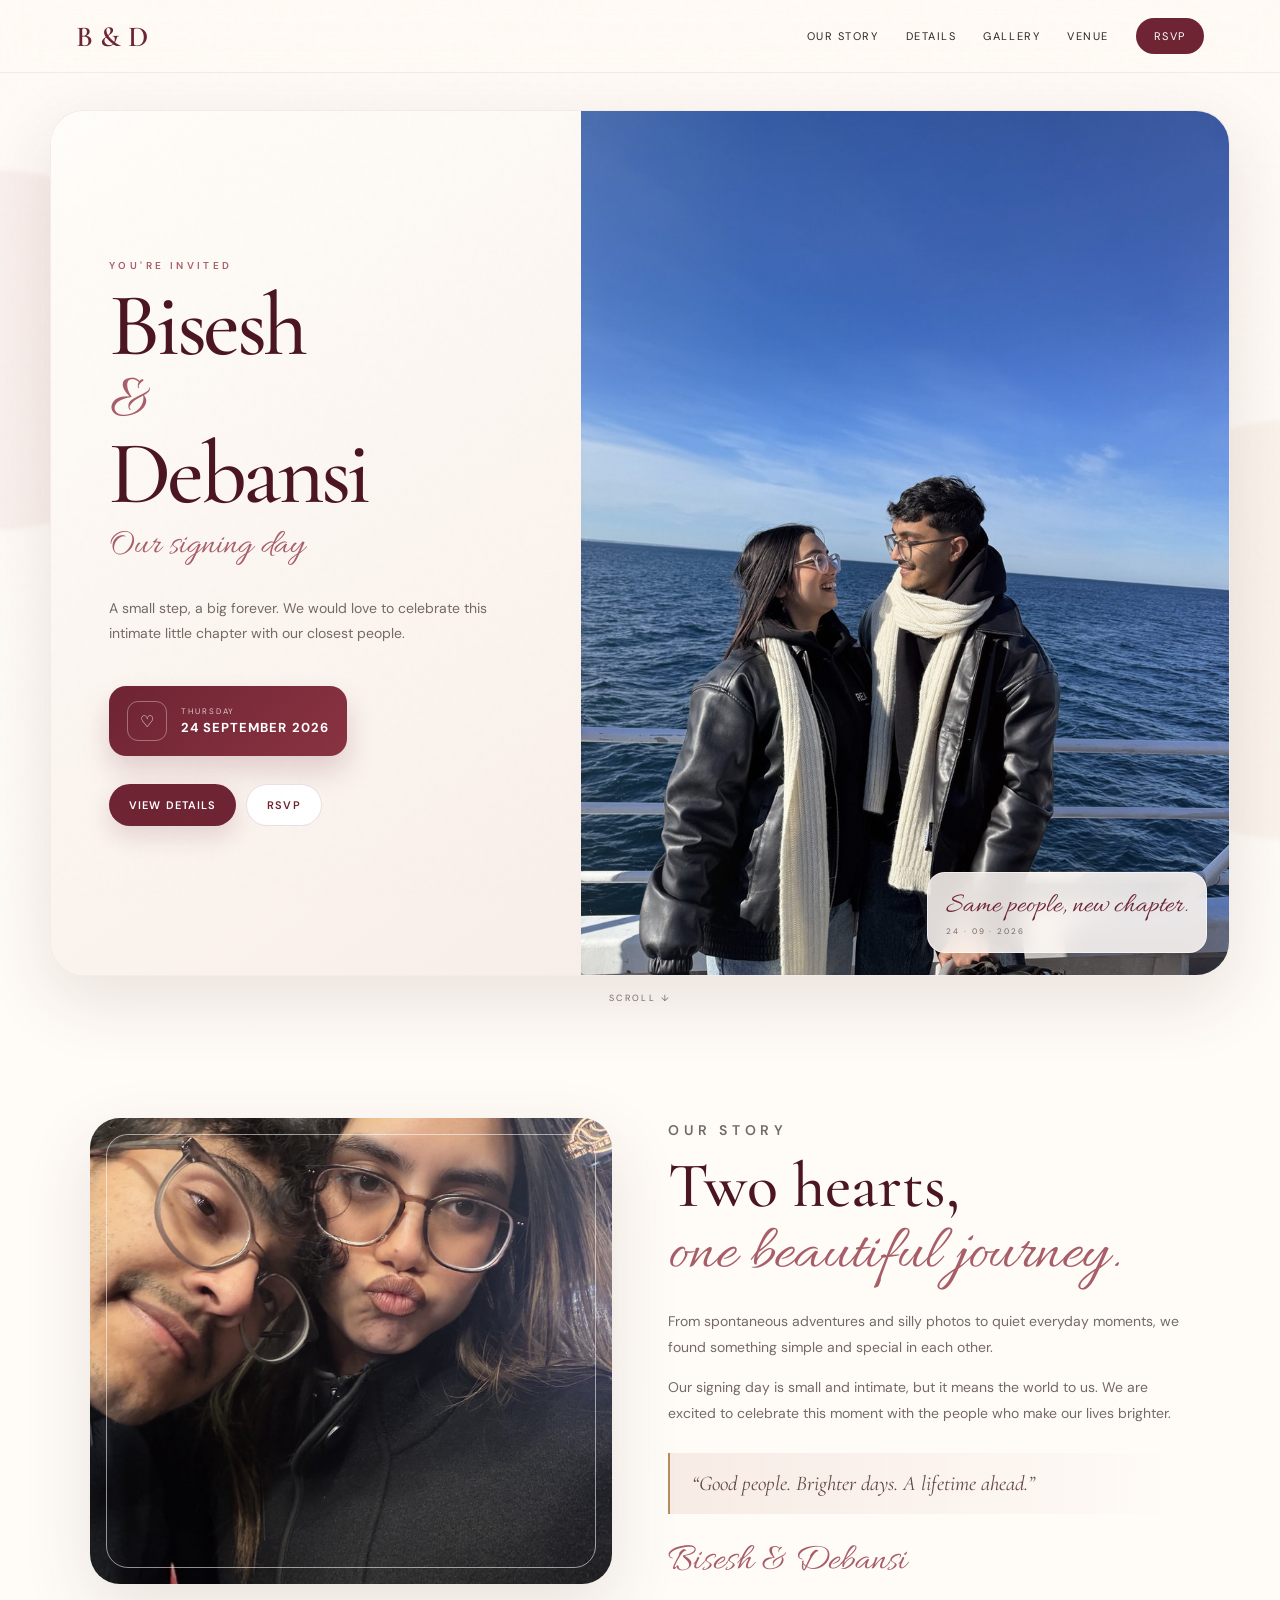
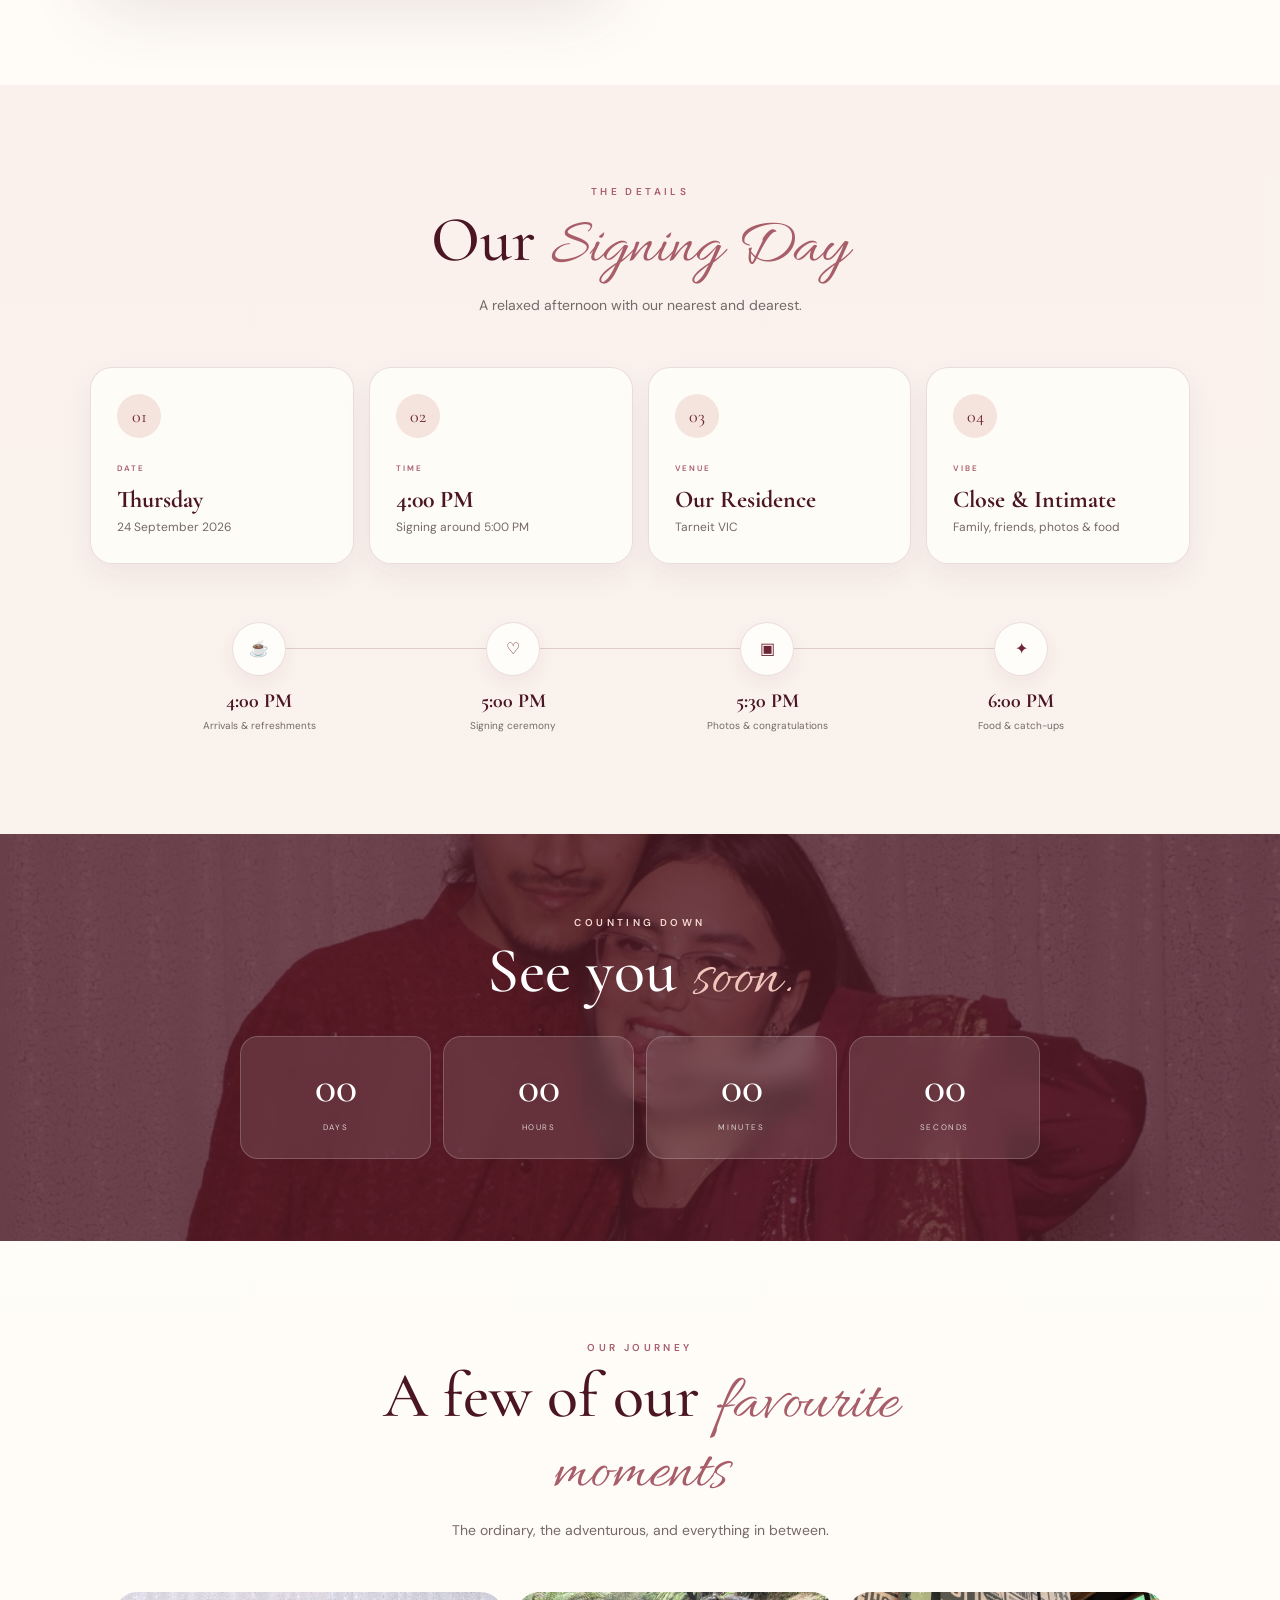
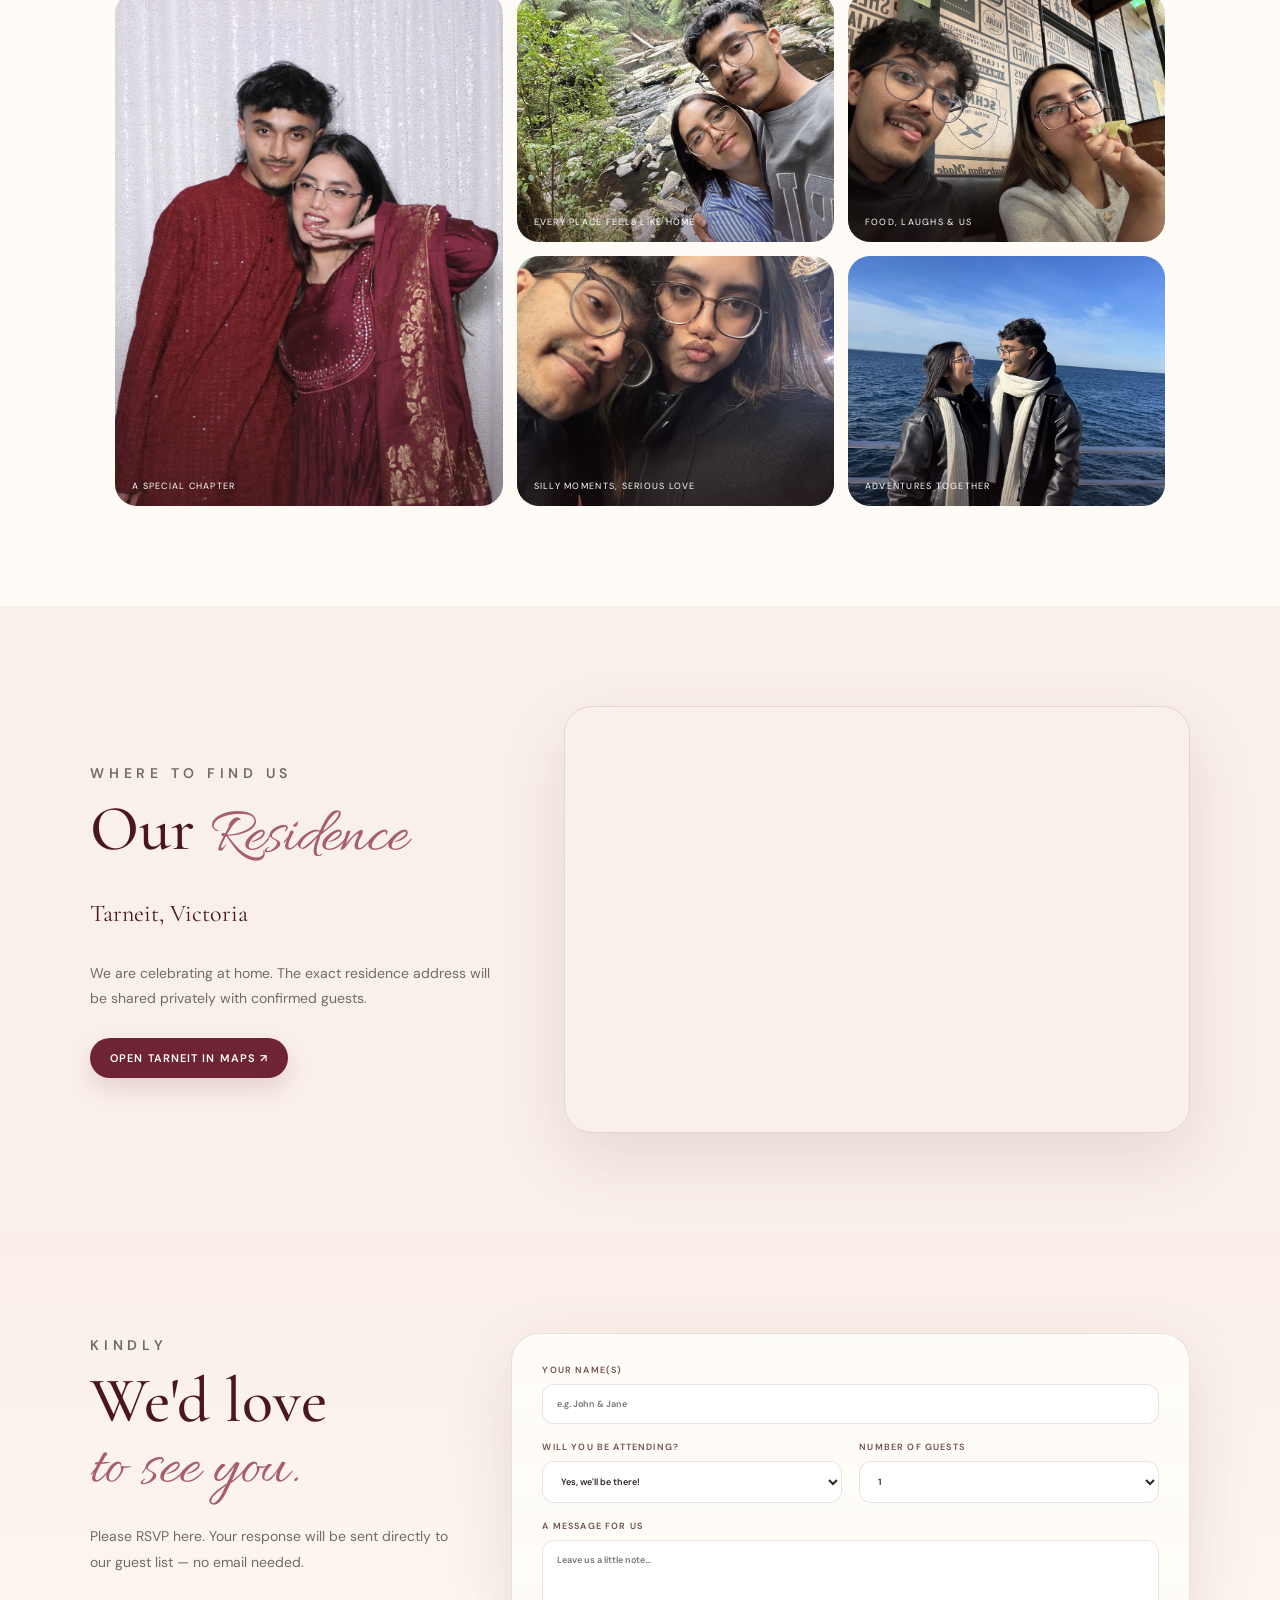
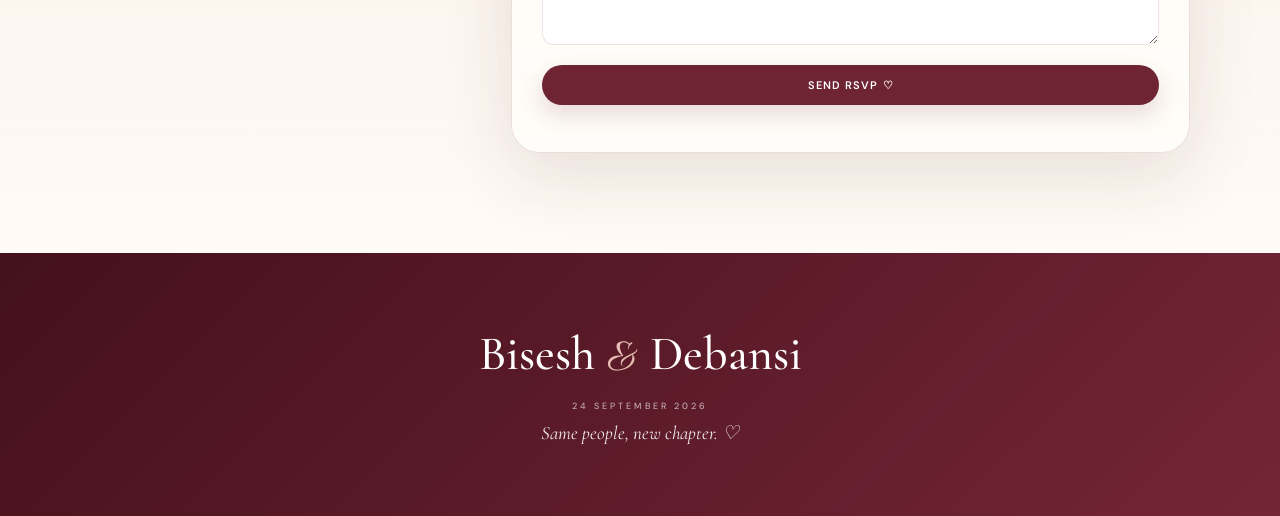
==== commit cbe2b28c: "Load fresh RSVP script and remove obsolete share-message instructions" ====
--- a/signing/index.html
+++ b/signing/index.html
@@ -39,7 +39,6 @@
           <h1>Bisesh <span>&</span> Debansi</h1>
           <p class="script">Our signing day</p>
           <p class="lede">A small step, a big forever. We would love to celebrate this intimate little chapter with our closest people.</p>
-
           <div class="date-badge">
             <span class="icon">♡</span>
             <div>
@@ -47,13 +46,11 @@
               <strong>24 SEPTEMBER 2026</strong>
             </div>
           </div>
-
           <div class="hero-actions">
             <a href="#details" class="btn primary">View details</a>
             <a href="#rsvp" class="btn ghost">RSVP</a>
           </div>
         </div>
-
         <div class="hero-photo reveal">
           <img src="./assets/ocean-hq.jpg" alt="Bisesh and Debansi together by the ocean">
           <div class="photo-tag">
@@ -87,34 +84,12 @@
         <h2>Our <em>Signing Day</em></h2>
         <p>A relaxed afternoon with our nearest and dearest.</p>
       </div>
-
       <div class="cards">
-        <article class="card reveal">
-          <span>01</span>
-          <small>DATE</small>
-          <h3>Thursday</h3>
-          <p>24 September 2026</p>
-        </article>
-        <article class="card reveal">
-          <span>02</span>
-          <small>TIME</small>
-          <h3>4:00 PM</h3>
-          <p>Signing around 5:00 PM</p>
-        </article>
-        <article class="card reveal">
-          <span>03</span>
-          <small>VENUE</small>
-          <h3>Our Residence</h3>
-          <p>Tarneit VIC</p>
-        </article>
-        <article class="card reveal">
-          <span>04</span>
-          <small>VIBE</small>
-          <h3>Close & Intimate</h3>
-          <p>Family, friends, photos & food</p>
-        </article>
+        <article class="card reveal"><span>01</span><small>DATE</small><h3>Thursday</h3><p>24 September 2026</p></article>
+        <article class="card reveal"><span>02</span><small>TIME</small><h3>4:00 PM</h3><p>Signing around 5:00 PM</p></article>
+        <article class="card reveal"><span>03</span><small>VENUE</small><h3>Our Residence</h3><p>Tarneit VIC</p></article>
+        <article class="card reveal"><span>04</span><small>VIBE</small><h3>Close & Intimate</h3><p>Family, friends, photos & food</p></article>
       </div>
-
       <div class="timeline">
         <div class="step reveal"><i>☕</i><b>4:00 PM</b><span>Arrivals & refreshments</span></div>
         <div class="step reveal"><i>♡</i><b>5:00 PM</b><span>Signing ceremony</span></div>
@@ -142,28 +117,12 @@
         <h2>A few of our <em>favourite moments</em></h2>
         <p>The ordinary, the adventurous, and everything in between.</p>
       </div>
-
       <div class="gallery">
-        <button class="shot tall reveal" data-img="./assets/traditional-hq.jpg">
-          <img src="./assets/traditional-hq.jpg" alt="Bisesh and Debansi in traditional red outfits">
-          <span>A special chapter</span>
-        </button>
-        <button class="shot reveal" data-img="./assets/forest-hq.jpg">
-          <img src="./assets/forest-hq.jpg" alt="Bisesh and Debansi by a forest creek">
-          <span>Every place feels like home</span>
-        </button>
-        <button class="shot reveal" data-img="./assets/restaurant-hq.jpg">
-          <img src="./assets/restaurant-hq.jpg" alt="Bisesh and Debansi enjoying a meal">
-          <span>Food, laughs & us</span>
-        </button>
-        <button class="shot reveal" data-img="./assets/selfie-hq.jpg">
-          <img src="./assets/selfie-hq.jpg" alt="Bisesh and Debansi taking a selfie">
-          <span>Silly moments, serious love</span>
-        </button>
-        <button class="shot reveal" data-img="./assets/ocean-hq.jpg">
-          <img src="./assets/ocean-hq.jpg" alt="Bisesh and Debansi by the ocean">
-          <span>Adventures together</span>
-        </button>
+        <button class="shot tall reveal" data-img="./assets/traditional-hq.jpg"><img src="./assets/traditional-hq.jpg" alt="Bisesh and Debansi in traditional red outfits"><span>A special chapter</span></button>
+        <button class="shot reveal" data-img="./assets/forest-hq.jpg"><img src="./assets/forest-hq.jpg" alt="Bisesh and Debansi by a forest creek"><span>Every place feels like home</span></button>
+        <button class="shot reveal" data-img="./assets/restaurant-hq.jpg"><img src="./assets/restaurant-hq.jpg" alt="Bisesh and Debansi enjoying a meal"><span>Food, laughs & us</span></button>
+        <button class="shot reveal" data-img="./assets/selfie-hq.jpg"><img src="./assets/selfie-hq.jpg" alt="Bisesh and Debansi taking a selfie"><span>Silly moments, serious love</span></button>
+        <button class="shot reveal" data-img="./assets/ocean-hq.jpg"><img src="./assets/ocean-hq.jpg" alt="Bisesh and Debansi by the ocean"><span>Adventures together</span></button>
       </div>
     </section>
 
@@ -176,9 +135,7 @@
           <p>We are celebrating at home. The exact residence address will be shared privately with confirmed guests.</p>
           <a class="btn primary" href="https://www.google.com/maps/search/?api=1&query=Tarneit%20VIC" target="_blank" rel="noopener">Open Tarneit in Maps ↗</a>
         </div>
-        <div class="map reveal">
-          <iframe title="Map of Tarneit Victoria" loading="lazy" src="https://www.google.com/maps?q=Tarneit%20VIC&output=embed"></iframe>
-        </div>
+        <div class="map reveal"><iframe title="Map of Tarneit Victoria" loading="lazy" src="https://www.google.com/maps?q=Tarneit%20VIC&output=embed"></iframe></div>
       </div>
     </section>
 
@@ -187,45 +144,25 @@
         <div class="rsvp-copy reveal">
           <p class="kicker">KINDLY</p>
           <h2>We'd love<br><em>to see you.</em></h2>
-          <p>Fill this out and we will prepare a neat RSVP message you can send directly to us.</p>
+          <p>Please RSVP here. Your response will be sent directly to our guest list — no email needed.</p>
         </div>
-
         <form id="rsvpForm" class="form reveal">
-          <label class="full">Your name(s)
-            <input id="guestName" required placeholder="e.g. John & Jane">
-          </label>
+          <label class="full">Your name(s)<input id="guestName" name="name" required maxlength="150" placeholder="e.g. John & Jane"></label>
           <label>Will you be attending?
-            <select id="attendance">
-              <option>Yes, we'll be there!</option>
-              <option>Sorry, we can't make it</option>
-            </select>
+            <select id="attendance" name="attendance"><option>Yes, we'll be there!</option><option>Sorry, we can't make it</option></select>
           </label>
           <label>Number of guests
-            <select id="guests">
-              <option>1</option><option>2</option><option>3</option><option>4</option><option>5</option>
-            </select>
+            <select id="guests" name="guests"><option>1</option><option>2</option><option>3</option><option>4</option><option>5</option></select>
           </label>
-          <label class="full">A message for us
-            <textarea id="message" placeholder="Leave us a little note..."></textarea>
-          </label>
-          <button class="btn primary full" type="submit">Prepare RSVP message ♡</button>
-          <p class="status full" id="status"></p>
+          <label class="full">A message for us<textarea id="message" name="message" maxlength="1000" placeholder="Leave us a little note..."></textarea></label>
+          <button class="btn primary full" type="submit">Send RSVP ♡</button>
+          <p class="status full" id="status" role="status" aria-live="polite"></p>
         </form>
       </div>
     </section>
   </main>
-
-  <footer>
-    <h2>Bisesh <em>&</em> Debansi</h2>
-    <p>24 SEPTEMBER 2026</p>
-    <span>Same people, new chapter. ♡</span>
-  </footer>
-
-  <div class="lightbox" id="lightbox">
-    <button id="close" aria-label="Close">×</button>
-    <img id="lightboxImg" alt="Gallery preview">
-  </div>
-
-  <script src="./app.js"></script>
+  <footer><h2>Bisesh <em>&</em> Debansi</h2><p>24 SEPTEMBER 2026</p><span>Same people, new chapter. ♡</span></footer>
+  <div class="lightbox" id="lightbox"><button id="close" aria-label="Close">×</button><img id="lightboxImg" alt="Gallery preview"></div>
+  <script src="./app-rsvp-v2.js?v=20260919b" defer></script>
 </body>
 </html>
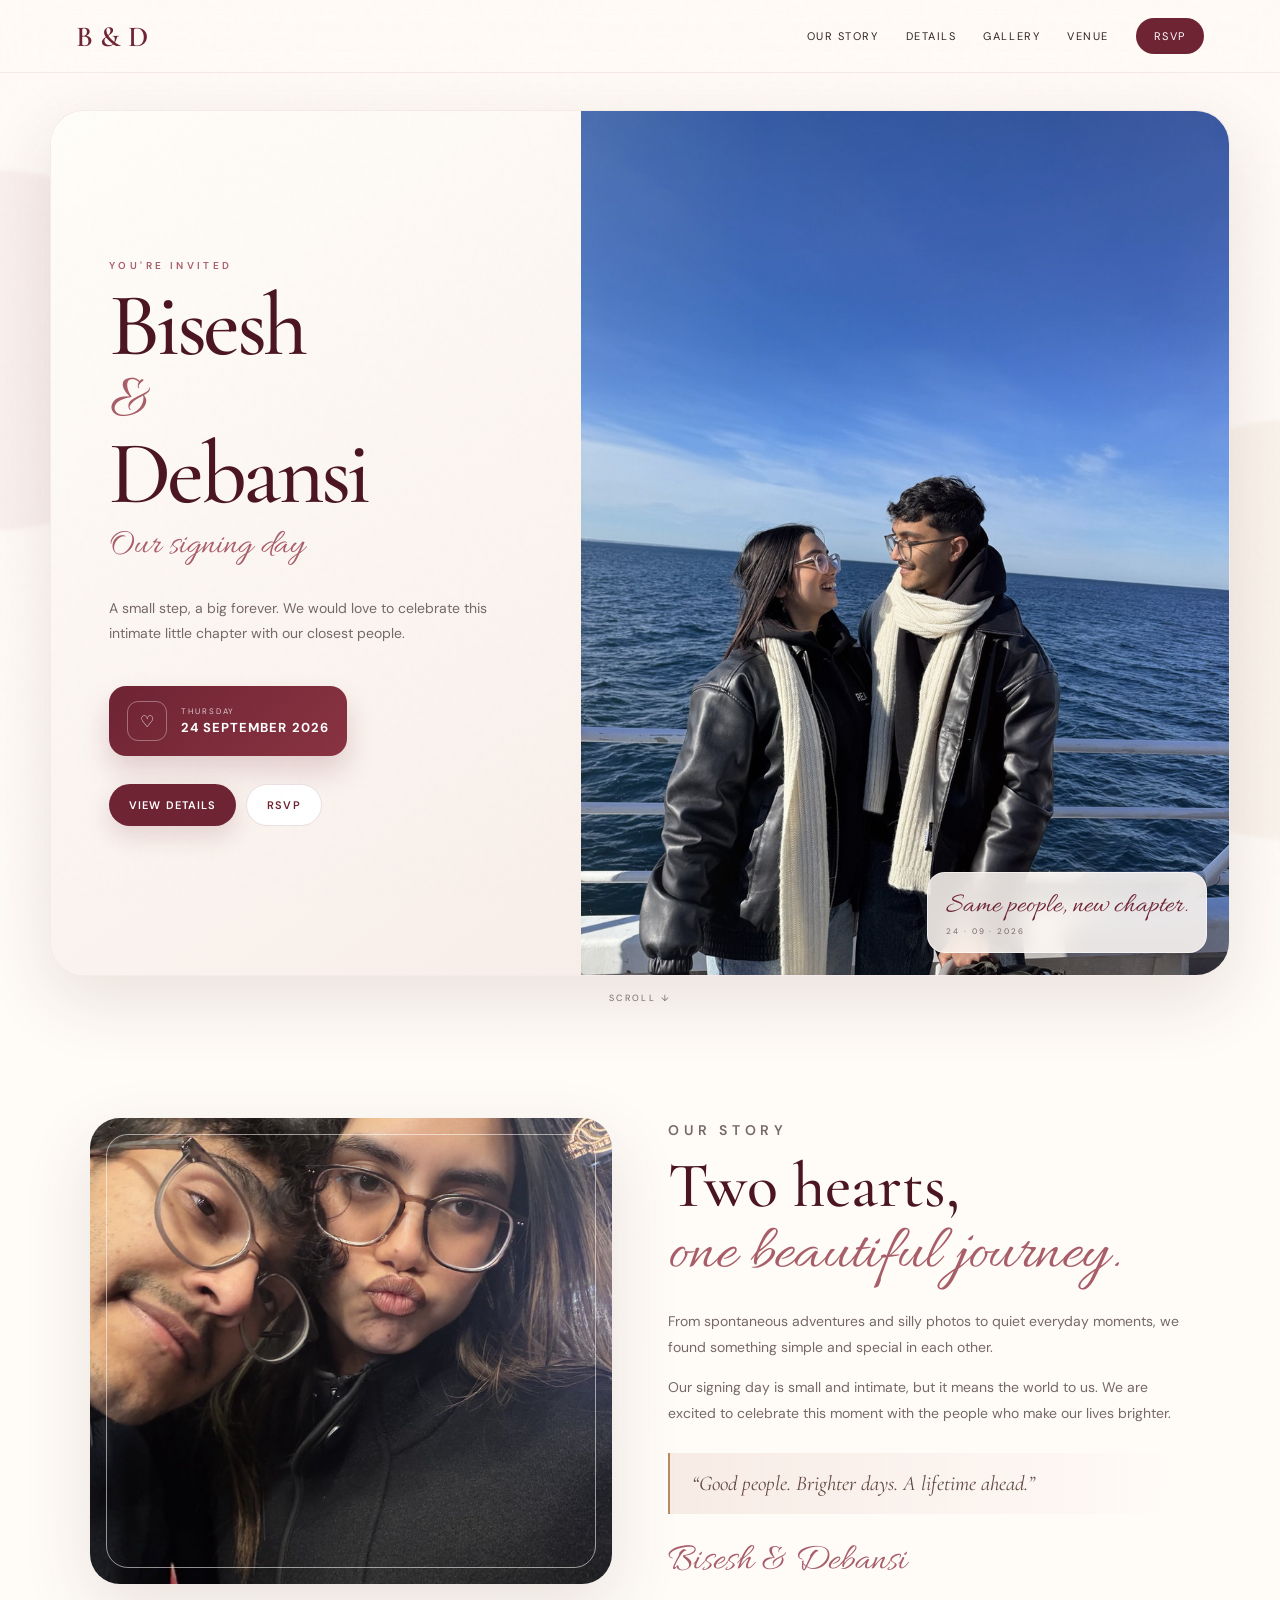
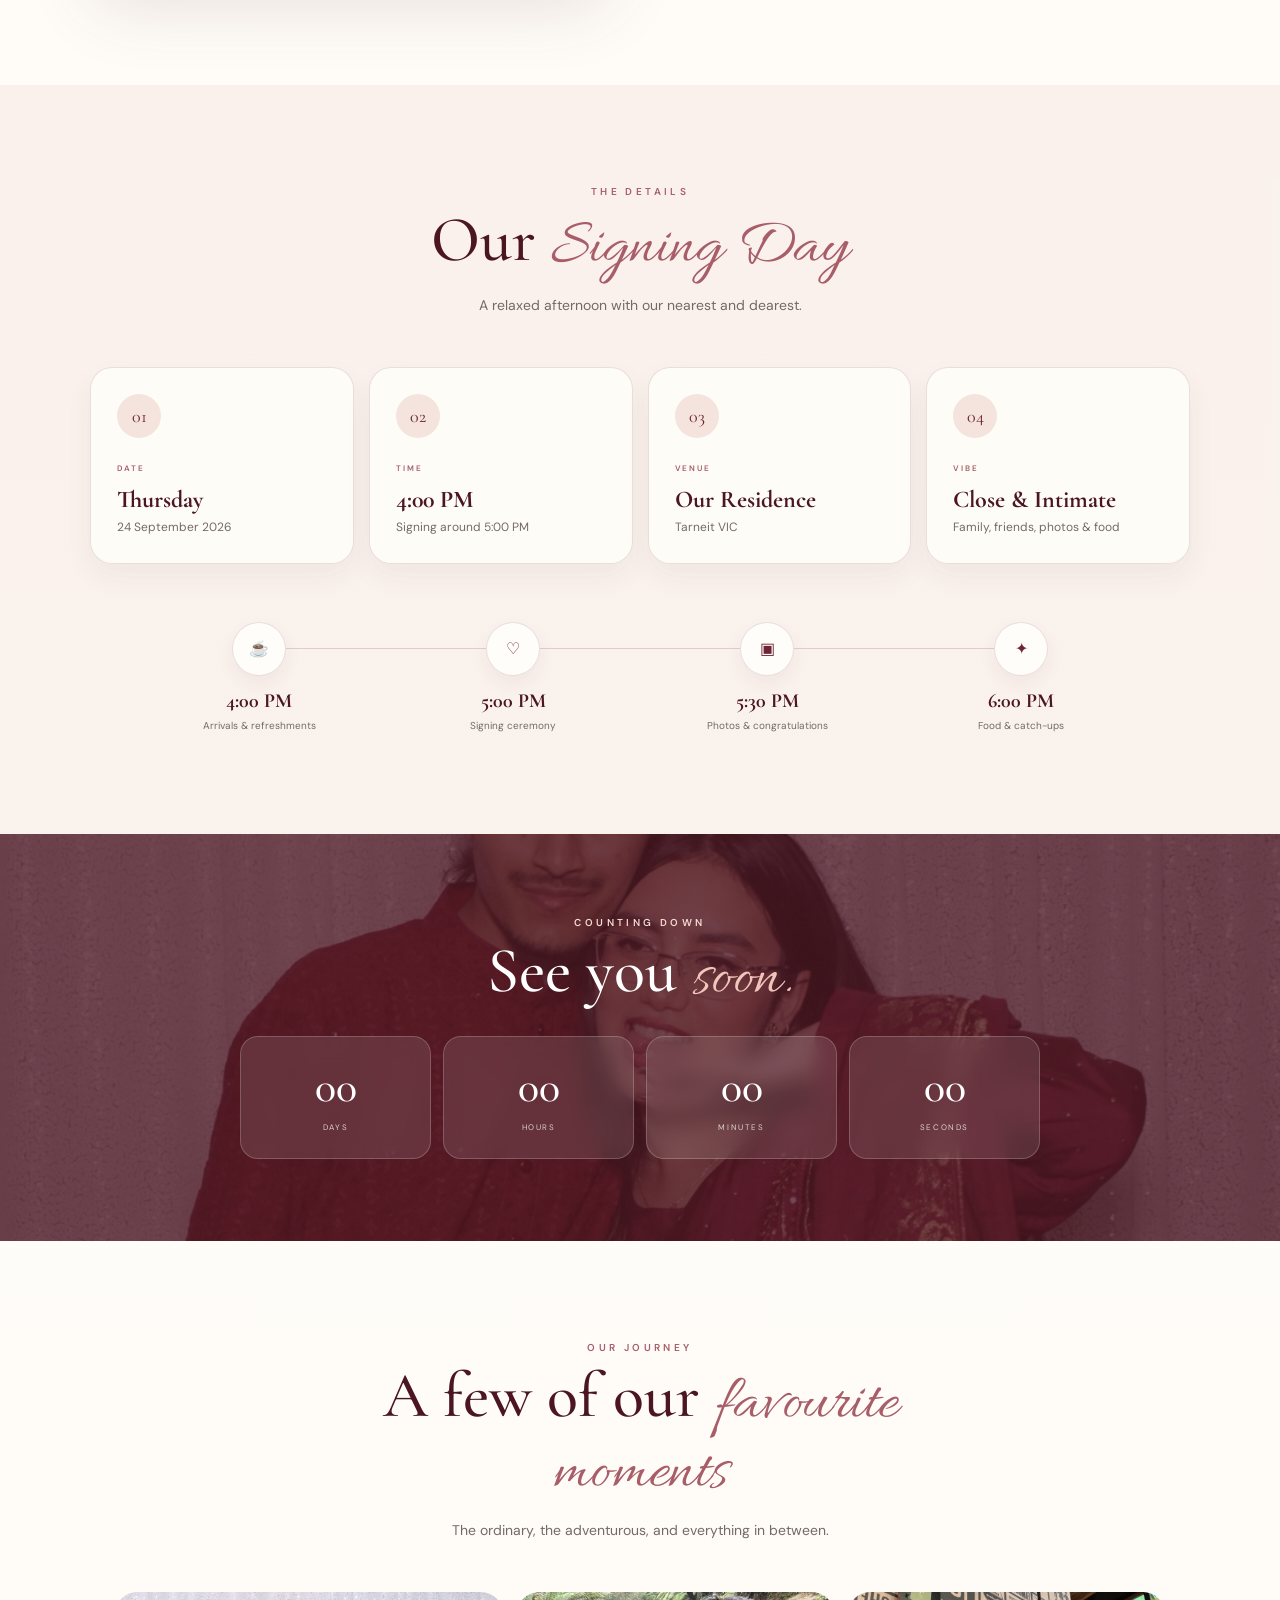
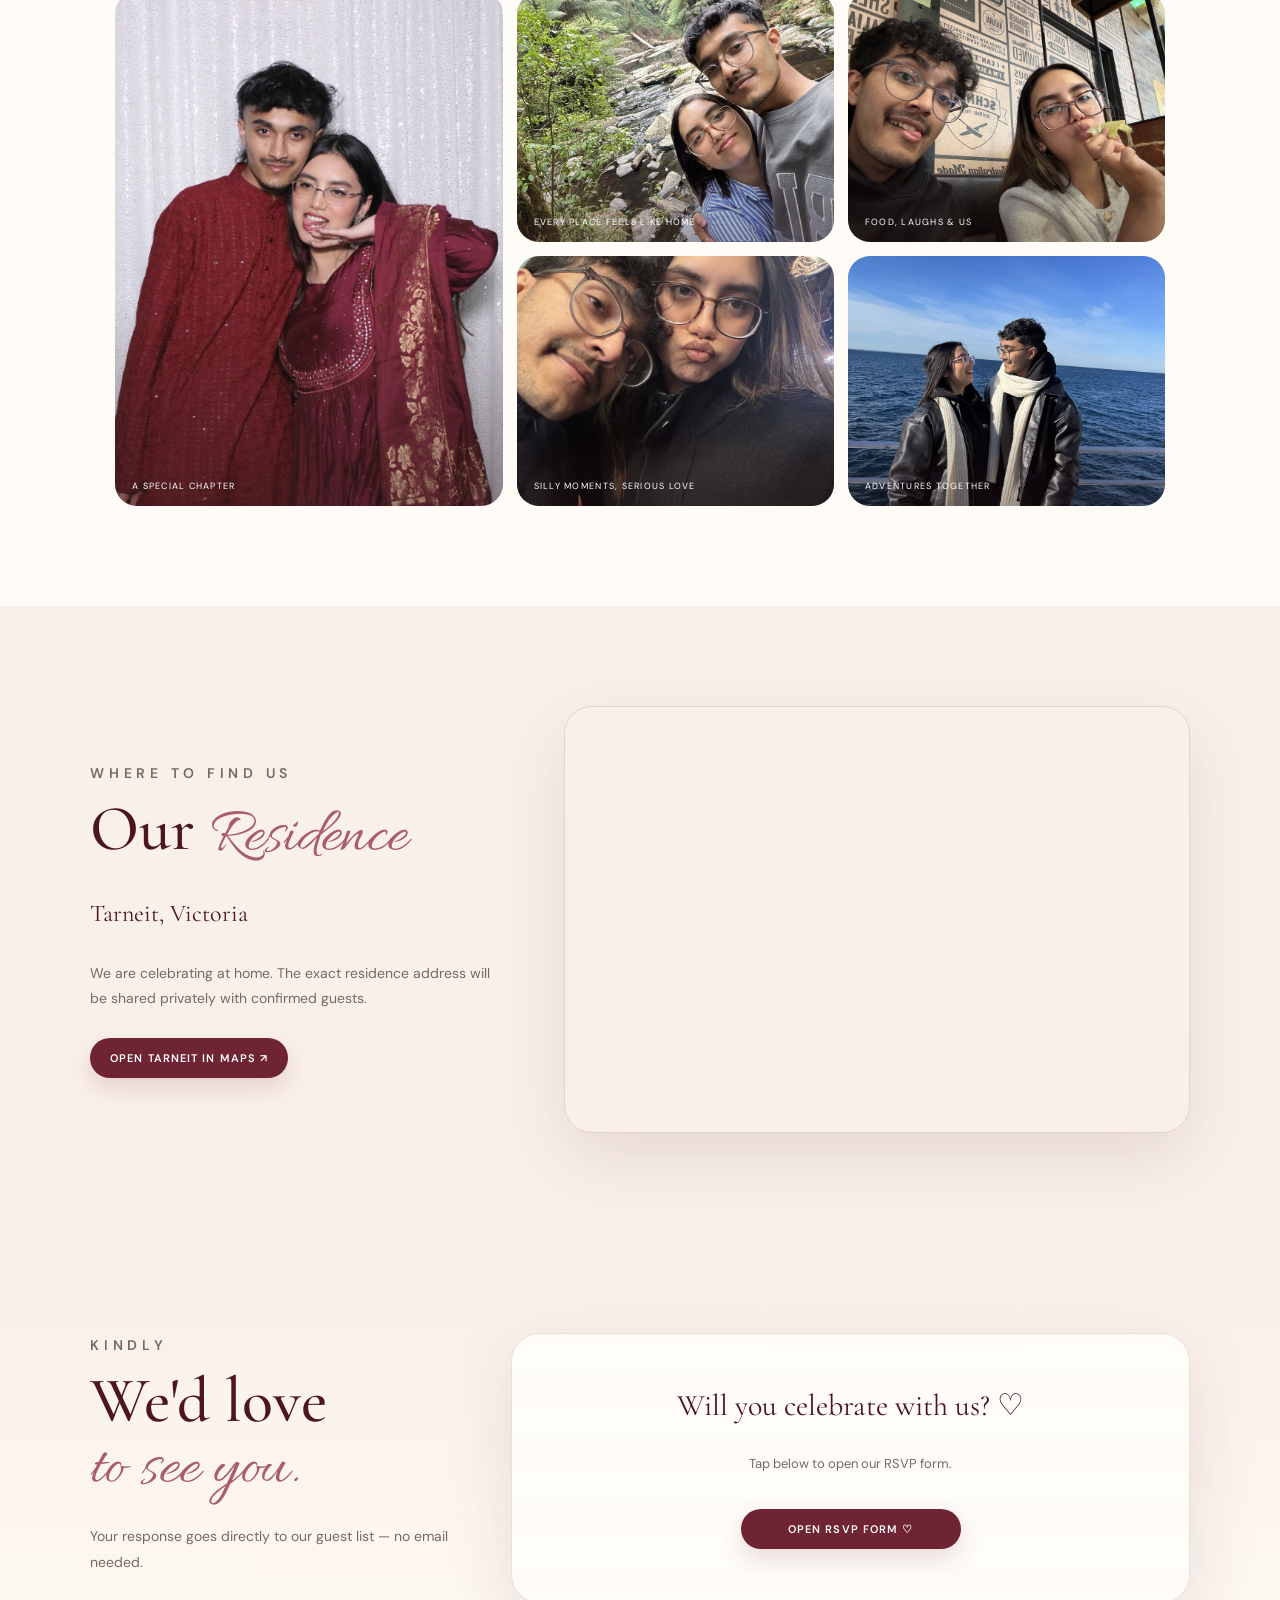
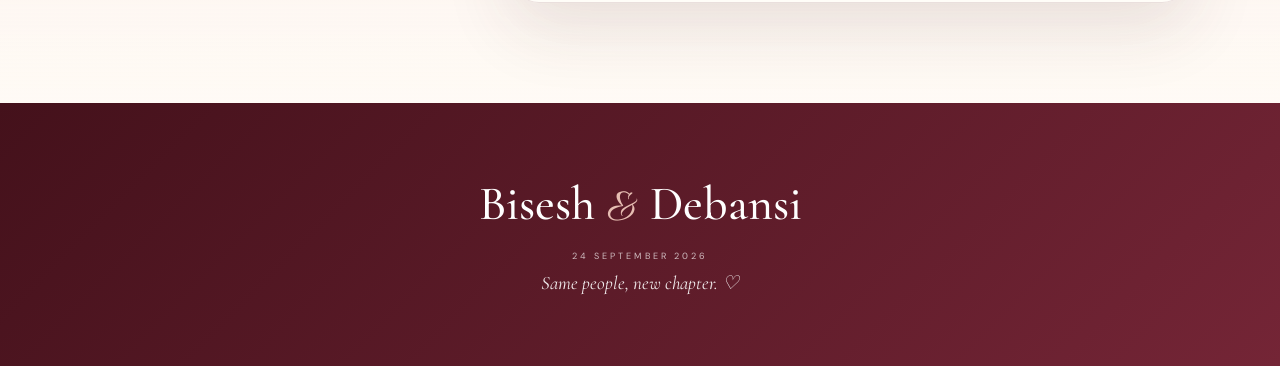
==== commit 09130122: "Route all invitation RSVP links to fresh standalone Sheets-only form" ====
--- a/signing/index.html
+++ b/signing/index.html
@@ -12,11 +12,10 @@
   <link rel="preconnect" href="https://fonts.googleapis.com">
   <link rel="preconnect" href="https://fonts.gstatic.com" crossorigin>
   <link href="https://fonts.googleapis.com/css2?family=Allura&family=Cormorant+Garamond:wght@400;500;600;700&family=DM+Sans:wght@300;400;500;600&display=swap" rel="stylesheet">
-  <link rel="stylesheet" href="./style.css">
+  <link rel="stylesheet" href="./style.css?v=20260919c">
 </head>
 <body>
   <div class="grain"></div>
-
   <nav class="nav">
     <div class="nav-inner">
       <a class="brand" href="#home">B & D</a>
@@ -26,11 +25,10 @@
         <a href="#details">Details</a>
         <a href="#gallery">Gallery</a>
         <a href="#venue">Venue</a>
-        <a href="#rsvp" class="pill">RSVP</a>
+        <a href="./rsvp-direct-2026.html" class="pill">RSVP</a>
       </div>
     </div>
   </nav>
-
   <main>
     <section class="hero" id="home">
       <div class="hero-card">
@@ -39,84 +37,28 @@
           <h1>Bisesh <span>&</span> Debansi</h1>
           <p class="script">Our signing day</p>
           <p class="lede">A small step, a big forever. We would love to celebrate this intimate little chapter with our closest people.</p>
-          <div class="date-badge">
-            <span class="icon">♡</span>
-            <div>
-              <small>THURSDAY</small>
-              <strong>24 SEPTEMBER 2026</strong>
-            </div>
-          </div>
-          <div class="hero-actions">
-            <a href="#details" class="btn primary">View details</a>
-            <a href="#rsvp" class="btn ghost">RSVP</a>
-          </div>
+          <div class="date-badge"><span class="icon">♡</span><div><small>THURSDAY</small><strong>24 SEPTEMBER 2026</strong></div></div>
+          <div class="hero-actions"><a href="#details" class="btn primary">View details</a><a href="./rsvp-direct-2026.html" class="btn ghost">RSVP</a></div>
         </div>
-        <div class="hero-photo reveal">
-          <img src="./assets/ocean-hq.jpg" alt="Bisesh and Debansi together by the ocean">
-          <div class="photo-tag">
-            <b>Same people, new chapter.</b>
-            <span>24 · 09 · 2026</span>
-          </div>
-        </div>
+        <div class="hero-photo reveal"><img src="./assets/ocean-hq.jpg" alt="Bisesh and Debansi together by the ocean"><div class="photo-tag"><b>Same people, new chapter.</b><span>24 · 09 · 2026</span></div></div>
       </div>
       <a class="scroll" href="#story">scroll ↓</a>
     </section>
-
-    <section id="story" class="section">
-      <div class="story-grid">
-        <div class="story-photo reveal">
-          <img src="./assets/selfie-hq.jpg" alt="Bisesh and Debansi taking a selfie">
-        </div>
-        <div class="story-copy reveal">
-          <p class="kicker">OUR STORY</p>
-          <h2>Two hearts,<br><em>one beautiful journey.</em></h2>
-          <p>From spontaneous adventures and silly photos to quiet everyday moments, we found something simple and special in each other.</p>
-          <p>Our signing day is small and intimate, but it means the world to us. We are excited to celebrate this moment with the people who make our lives brighter.</p>
-          <blockquote>“Good people. Brighter days. A lifetime ahead.”</blockquote>
-          <div class="signature">Bisesh & Debansi</div>
-        </div>
-      </div>
-    </section>
-
-    <section id="details" class="section soft">
-      <div class="heading reveal">
-        <p class="kicker">THE DETAILS</p>
-        <h2>Our <em>Signing Day</em></h2>
-        <p>A relaxed afternoon with our nearest and dearest.</p>
-      </div>
+    <section id="story" class="section"><div class="story-grid">
+      <div class="story-photo reveal"><img src="./assets/selfie-hq.jpg" alt="Bisesh and Debansi taking a selfie"></div>
+      <div class="story-copy reveal"><p class="kicker">OUR STORY</p><h2>Two hearts,<br><em>one beautiful journey.</em></h2><p>From spontaneous adventures and silly photos to quiet everyday moments, we found something simple and special in each other.</p><p>Our signing day is small and intimate, but it means the world to us. We are excited to celebrate this moment with the people who make our lives brighter.</p><blockquote>“Good people. Brighter days. A lifetime ahead.”</blockquote><div class="signature">Bisesh & Debansi</div></div>
+    </div></section>
+    <section id="details" class="section soft"><div class="heading reveal"><p class="kicker">THE DETAILS</p><h2>Our <em>Signing Day</em></h2><p>A relaxed afternoon with our nearest and dearest.</p></div>
       <div class="cards">
         <article class="card reveal"><span>01</span><small>DATE</small><h3>Thursday</h3><p>24 September 2026</p></article>
         <article class="card reveal"><span>02</span><small>TIME</small><h3>4:00 PM</h3><p>Signing around 5:00 PM</p></article>
         <article class="card reveal"><span>03</span><small>VENUE</small><h3>Our Residence</h3><p>Tarneit VIC</p></article>
         <article class="card reveal"><span>04</span><small>VIBE</small><h3>Close & Intimate</h3><p>Family, friends, photos & food</p></article>
       </div>
-      <div class="timeline">
-        <div class="step reveal"><i>☕</i><b>4:00 PM</b><span>Arrivals & refreshments</span></div>
-        <div class="step reveal"><i>♡</i><b>5:00 PM</b><span>Signing ceremony</span></div>
-        <div class="step reveal"><i>▣</i><b>5:30 PM</b><span>Photos & congratulations</span></div>
-        <div class="step reveal"><i>✦</i><b>6:00 PM</b><span>Food & catch-ups</span></div>
-      </div>
+      <div class="timeline"><div class="step reveal"><i>☕</i><b>4:00 PM</b><span>Arrivals & refreshments</span></div><div class="step reveal"><i>♡</i><b>5:00 PM</b><span>Signing ceremony</span></div><div class="step reveal"><i>▣</i><b>5:30 PM</b><span>Photos & congratulations</span></div><div class="step reveal"><i>✦</i><b>6:00 PM</b><span>Food & catch-ups</span></div></div>
     </section>
-
-    <section class="countdown">
-      <div class="count-inner reveal">
-        <p class="kicker light">COUNTING DOWN</p>
-        <h2>See you <em>soon.</em></h2>
-        <div class="clock">
-          <div><b id="days">00</b><span>Days</span></div>
-          <div><b id="hours">00</b><span>Hours</span></div>
-          <div><b id="minutes">00</b><span>Minutes</span></div>
-          <div><b id="seconds">00</b><span>Seconds</span></div>
-        </div>
-      </div>
-    </section>
-
-    <section id="gallery" class="section">
-      <div class="heading reveal">
-        <p class="kicker">OUR JOURNEY</p>
-        <h2>A few of our <em>favourite moments</em></h2>
-        <p>The ordinary, the adventurous, and everything in between.</p>
-      </div>
+    <section class="countdown"><div class="count-inner reveal"><p class="kicker light">COUNTING DOWN</p><h2>See you <em>soon.</em></h2><div class="clock"><div><b id="days">00</b><span>Days</span></div><div><b id="hours">00</b><span>Hours</span></div><div><b id="minutes">00</b><span>Minutes</span></div><div><b id="seconds">00</b><span>Seconds</span></div></div></div></section>
+    <section id="gallery" class="section"><div class="heading reveal"><p class="kicker">OUR JOURNEY</p><h2>A few of our <em>favourite moments</em></h2><p>The ordinary, the adventurous, and everything in between.</p></div>
       <div class="gallery">
         <button class="shot tall reveal" data-img="./assets/traditional-hq.jpg"><img src="./assets/traditional-hq.jpg" alt="Bisesh and Debansi in traditional red outfits"><span>A special chapter</span></button>
         <button class="shot reveal" data-img="./assets/forest-hq.jpg"><img src="./assets/forest-hq.jpg" alt="Bisesh and Debansi by a forest creek"><span>Every place feels like home</span></button>
@@ -125,44 +67,11 @@
         <button class="shot reveal" data-img="./assets/ocean-hq.jpg"><img src="./assets/ocean-hq.jpg" alt="Bisesh and Debansi by the ocean"><span>Adventures together</span></button>
       </div>
     </section>
-
-    <section id="venue" class="section soft">
-      <div class="venue-grid">
-        <div class="venue-copy reveal">
-          <p class="kicker">WHERE TO FIND US</p>
-          <h2>Our <em>Residence</em></h2>
-          <p class="venue-name">Tarneit, Victoria</p>
-          <p>We are celebrating at home. The exact residence address will be shared privately with confirmed guests.</p>
-          <a class="btn primary" href="https://www.google.com/maps/search/?api=1&query=Tarneit%20VIC" target="_blank" rel="noopener">Open Tarneit in Maps ↗</a>
-        </div>
-        <div class="map reveal"><iframe title="Map of Tarneit Victoria" loading="lazy" src="https://www.google.com/maps?q=Tarneit%20VIC&output=embed"></iframe></div>
-      </div>
-    </section>
-
-    <section id="rsvp" class="section rsvp">
-      <div class="rsvp-grid">
-        <div class="rsvp-copy reveal">
-          <p class="kicker">KINDLY</p>
-          <h2>We'd love<br><em>to see you.</em></h2>
-          <p>Please RSVP here. Your response will be sent directly to our guest list — no email needed.</p>
-        </div>
-        <form id="rsvpForm" class="form reveal">
-          <label class="full">Your name(s)<input id="guestName" name="name" required maxlength="150" placeholder="e.g. John & Jane"></label>
-          <label>Will you be attending?
-            <select id="attendance" name="attendance"><option>Yes, we'll be there!</option><option>Sorry, we can't make it</option></select>
-          </label>
-          <label>Number of guests
-            <select id="guests" name="guests"><option>1</option><option>2</option><option>3</option><option>4</option><option>5</option></select>
-          </label>
-          <label class="full">A message for us<textarea id="message" name="message" maxlength="1000" placeholder="Leave us a little note..."></textarea></label>
-          <button class="btn primary full" type="submit">Send RSVP ♡</button>
-          <p class="status full" id="status" role="status" aria-live="polite"></p>
-        </form>
-      </div>
-    </section>
+    <section id="venue" class="section soft"><div class="venue-grid"><div class="venue-copy reveal"><p class="kicker">WHERE TO FIND US</p><h2>Our <em>Residence</em></h2><p class="venue-name">Tarneit, Victoria</p><p>We are celebrating at home. The exact residence address will be shared privately with confirmed guests.</p><a class="btn primary" href="https://www.google.com/maps/search/?api=1&query=Tarneit%20VIC" target="_blank" rel="noopener">Open Tarneit in Maps ↗</a></div><div class="map reveal"><iframe title="Map of Tarneit Victoria" loading="lazy" src="https://www.google.com/maps?q=Tarneit%20VIC&output=embed"></iframe></div></div></section>
+    <section id="rsvp" class="section rsvp"><div class="rsvp-grid"><div class="rsvp-copy reveal"><p class="kicker">KINDLY</p><h2>We'd love<br><em>to see you.</em></h2><p>Your response goes directly to our guest list — no email needed.</p></div><div class="form reveal" style="display:flex;flex-direction:column;justify-content:center;align-items:center;text-align:center;min-height:270px"><p style="font-family:'Cormorant Garamond',serif;font-size:30px;line-height:1.25;color:#4b1621;margin:0 0 14px">Will you celebrate with us? ♡</p><p style="font-size:13px;color:#756966;margin:0 0 20px">Tap below to open our RSVP form.</p><a href="./rsvp-direct-2026.html" class="btn primary" style="min-width:220px">Open RSVP form ♡</a></div></div></section>
   </main>
   <footer><h2>Bisesh <em>&</em> Debansi</h2><p>24 SEPTEMBER 2026</p><span>Same people, new chapter. ♡</span></footer>
   <div class="lightbox" id="lightbox"><button id="close" aria-label="Close">×</button><img id="lightboxImg" alt="Gallery preview"></div>
-  <script src="./app-rsvp-v2.js?v=20260919b" defer></script>
+  <script src="./app-rsvp-v2.js?v=20260919c" defer></script>
 </body>
 </html>
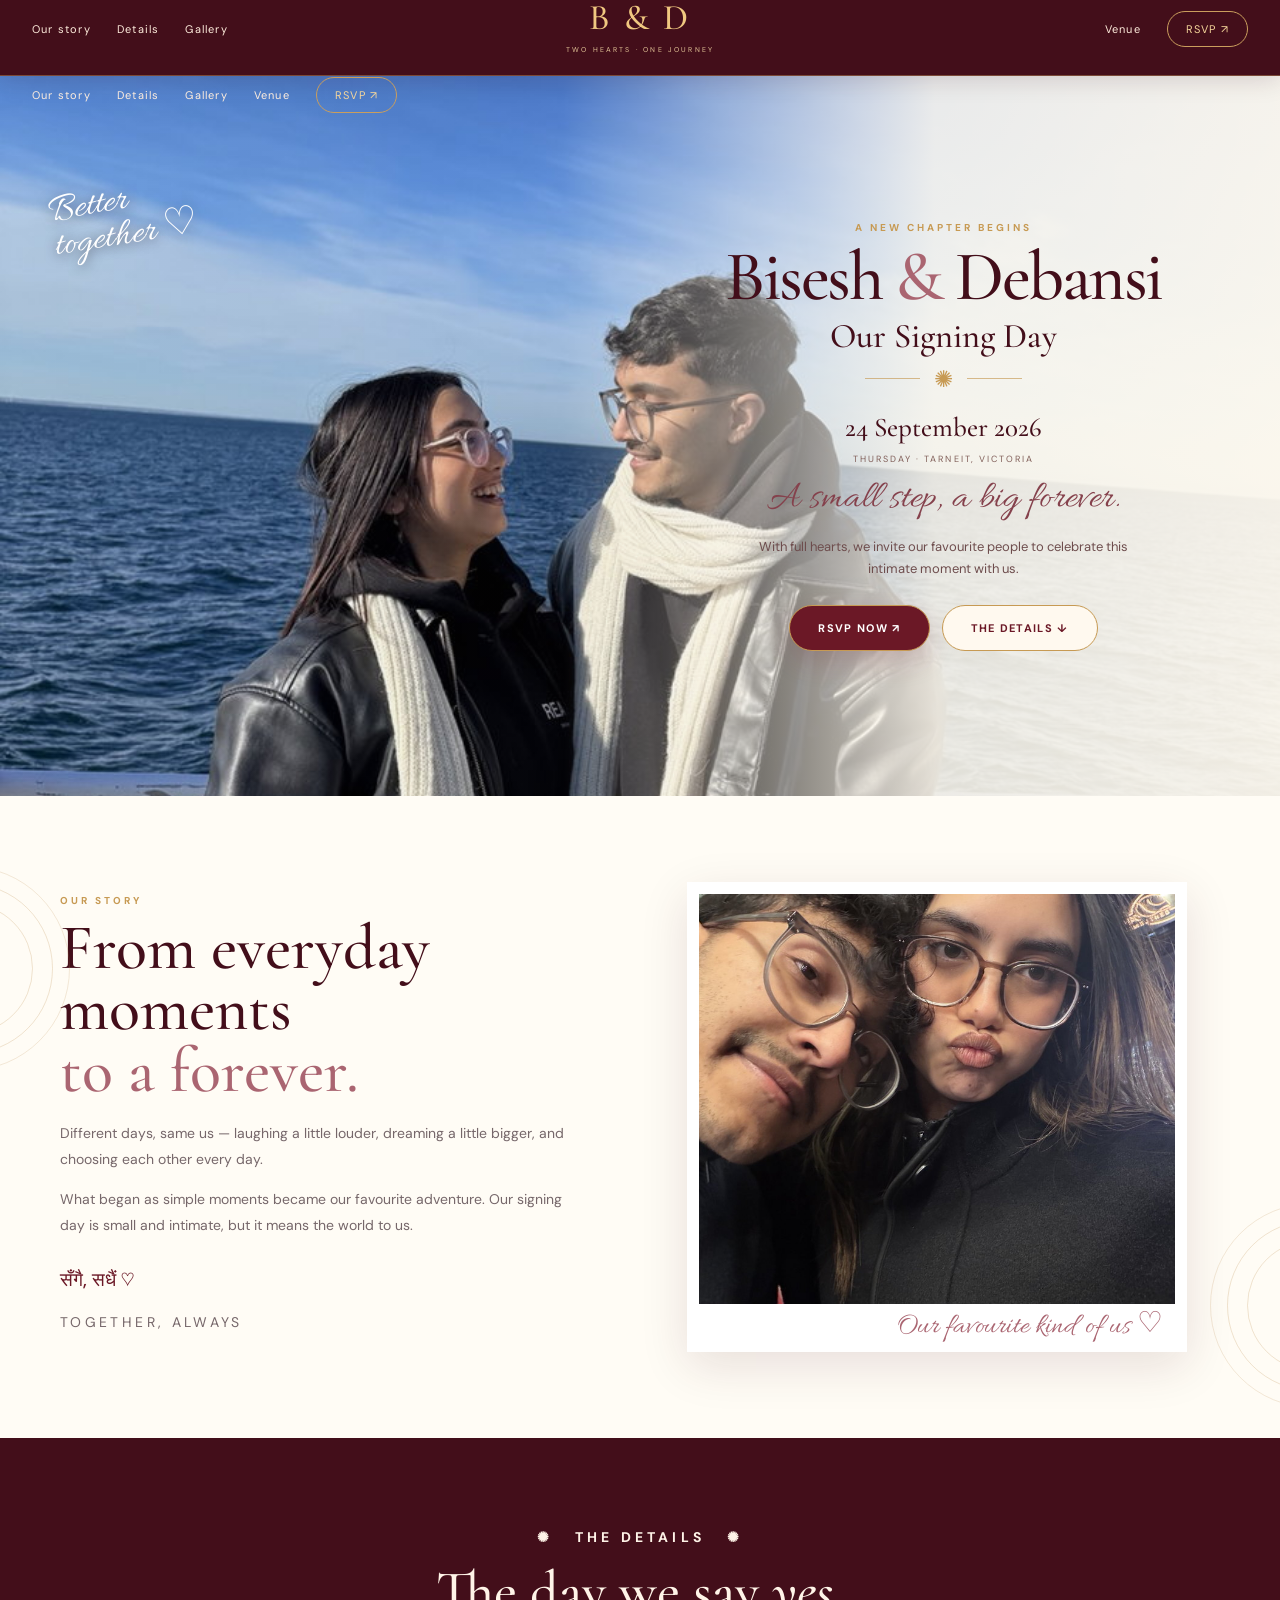
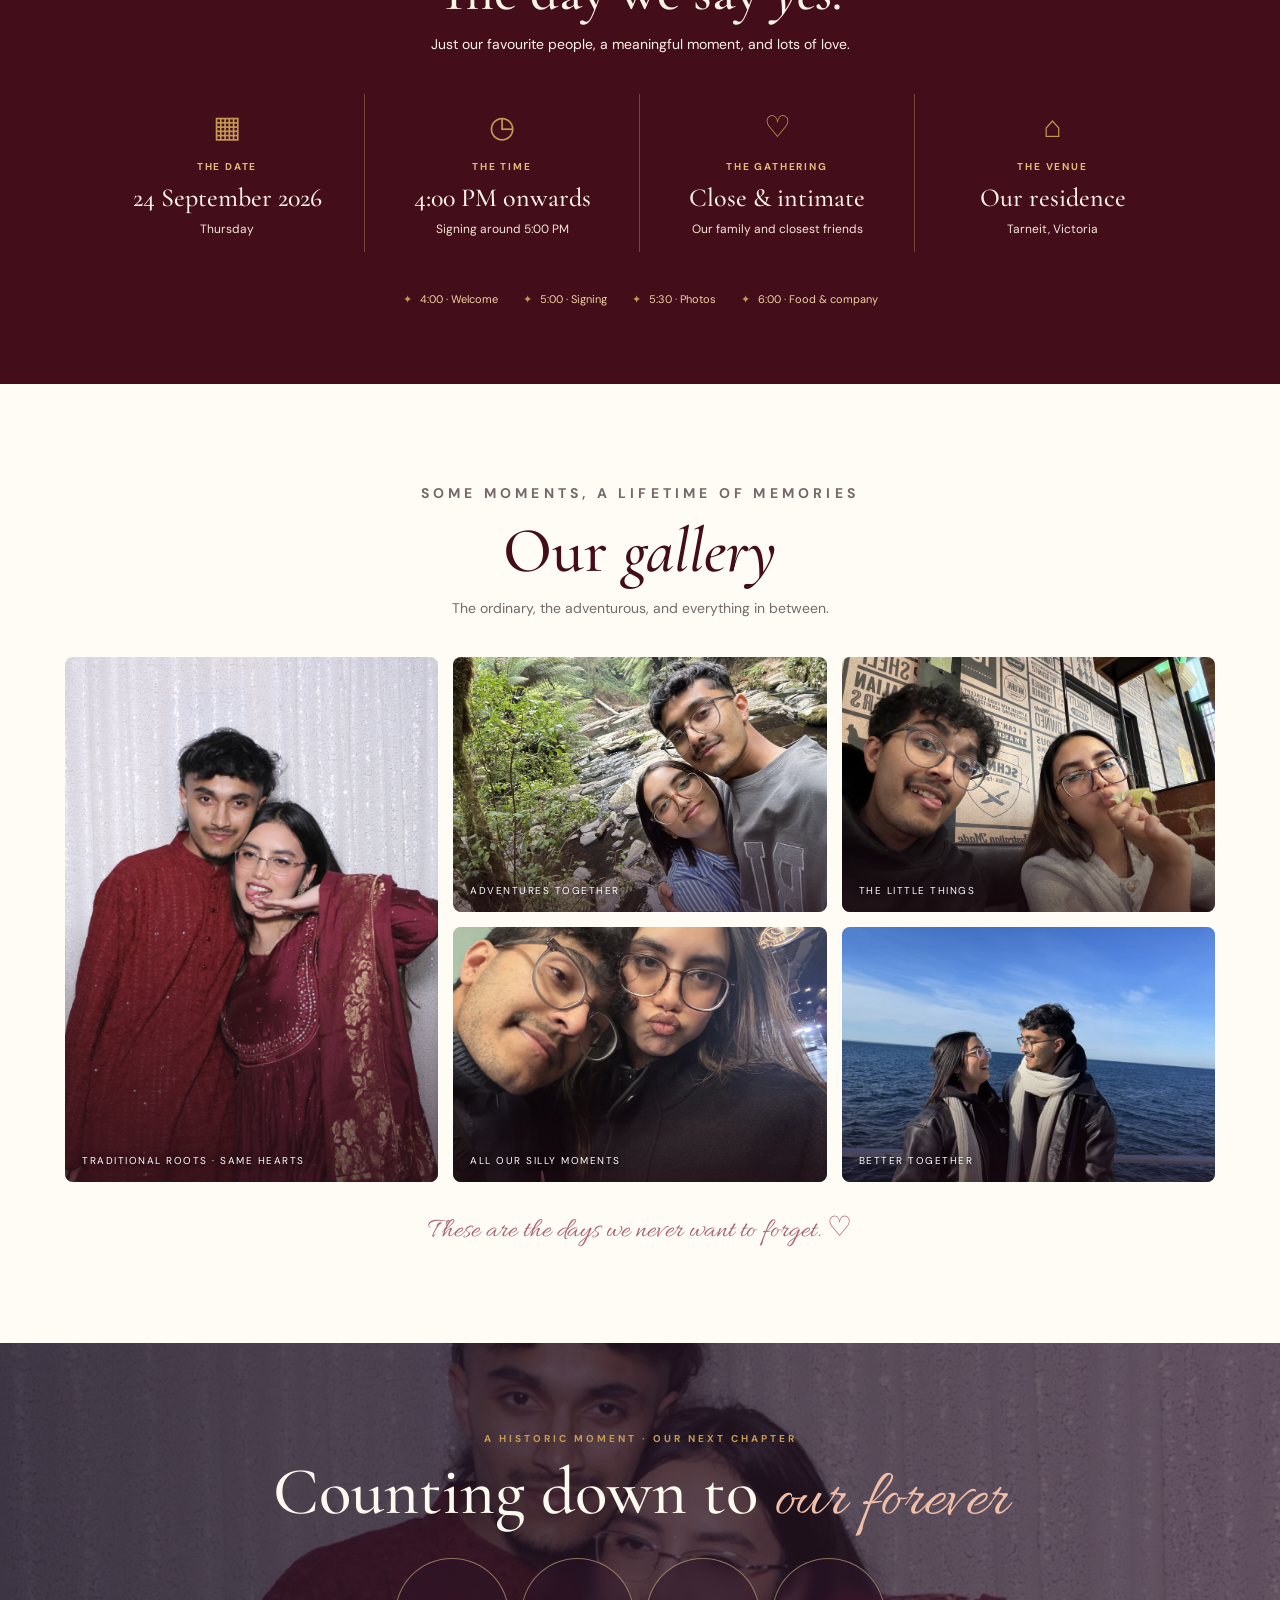
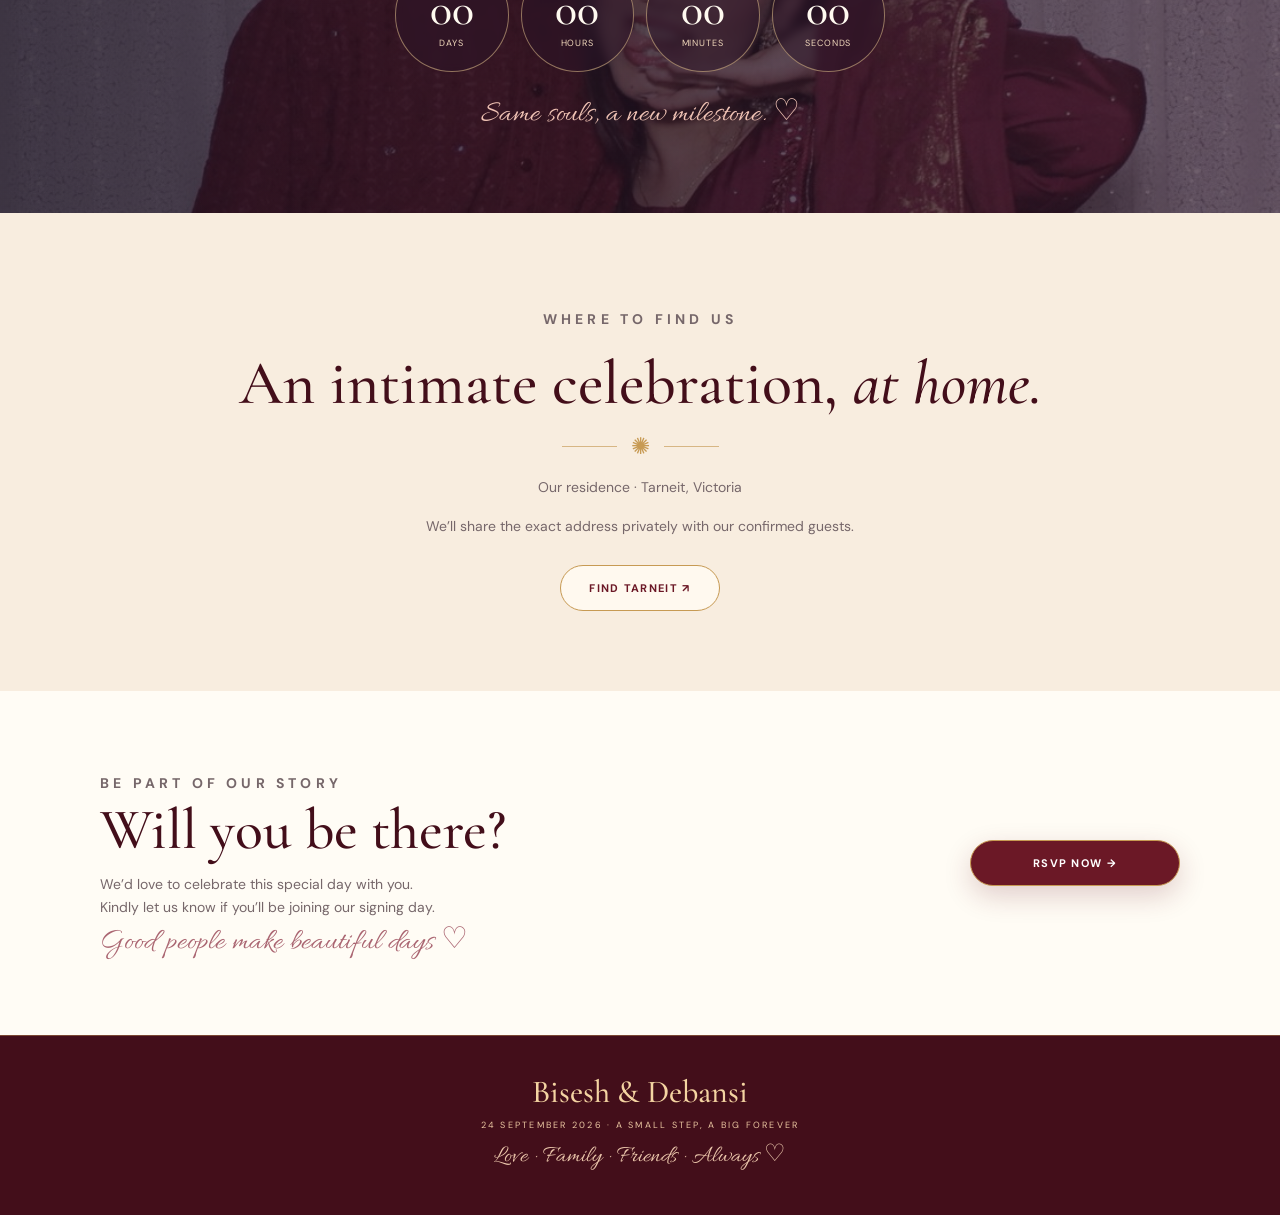
==== commit e60d1503: "Publish romantic Nepali-inspired invitation homepage and mobile layout" ====
--- a/signing/index.html
+++ b/signing/index.html
@@ -3,75 +3,86 @@
 <head>
   <meta charset="utf-8">
   <meta name="viewport" content="width=device-width,initial-scale=1">
-  <meta name="theme-color" content="#6e2433">
-  <meta name="description" content="Bisesh & Debansi — Our Signing Day, 24 September 2026.">
+  <meta name="theme-color" content="#430e1a">
+  <meta name="description" content="Bisesh & Debansi invite you to their signing day, 24 September 2026.">
   <meta property="og:title" content="Bisesh & Debansi — Our Signing Day">
   <meta property="og:description" content="A small step, a big forever. 24 September 2026.">
   <meta property="og:image" content="https://www.biseshl.com.np/signing/assets/ocean-hq.jpg">
   <title>Bisesh & Debansi | Our Signing Day</title>
   <link rel="preconnect" href="https://fonts.googleapis.com">
   <link rel="preconnect" href="https://fonts.gstatic.com" crossorigin>
-  <link href="https://fonts.googleapis.com/css2?family=Allura&family=Cormorant+Garamond:wght@400;500;600;700&family=DM+Sans:wght@300;400;500;600&display=swap" rel="stylesheet">
-  <link rel="stylesheet" href="./style.css?v=20260919c">
+  <link rel="stylesheet" href="./wedding-redesign.css?v=20260919-nepali-1">
 </head>
 <body>
-  <div class="grain"></div>
-  <nav class="nav">
+  <nav class="nav" aria-label="Main navigation">
     <div class="nav-inner">
-      <a class="brand" href="#home">B & D</a>
-      <button class="menu" id="menu" aria-label="Open menu">☰</button>
-      <div class="links" id="links">
-        <a href="#story">Our Story</a>
-        <a href="#details">Details</a>
-        <a href="#gallery">Gallery</a>
-        <a href="#venue">Venue</a>
-        <a href="./rsvp-direct-2026.html" class="pill">RSVP</a>
-      </div>
+      <div class="nav-side nav-left"><a href="#story">Our story</a><a href="#details">Details</a><a href="#gallery">Gallery</a></div>
+      <a class="nav-brand" href="#home" aria-label="Bisesh and Debansi — back to top"><strong>B &amp; D</strong><small>TWO HEARTS · ONE JOURNEY</small></a>
+      <div class="nav-side nav-right"><a href="#venue">Venue</a><a class="nav-rsvp" href="./rsvp-direct-2026.html">RSVP ↗</a></div>
+      <button class="menu" id="menu" type="button" aria-label="Open navigation menu" aria-controls="links">☰</button>
+      <div class="nav-side nav-mobile" id="links"><a href="#story">Our story</a><a href="#details">Details</a><a href="#gallery">Gallery</a><a href="#venue">Venue</a><a class="nav-rsvp" href="./rsvp-direct-2026.html">RSVP ↗</a></div>
     </div>
   </nav>
   <main>
-    <section class="hero" id="home">
-      <div class="hero-card">
-        <div class="hero-copy reveal">
-          <p class="kicker">YOU'RE INVITED</p>
-          <h1>Bisesh <span>&</span> Debansi</h1>
-          <p class="script">Our signing day</p>
-          <p class="lede">A small step, a big forever. We would love to celebrate this intimate little chapter with our closest people.</p>
-          <div class="date-badge"><span class="icon">♡</span><div><small>THURSDAY</small><strong>24 SEPTEMBER 2026</strong></div></div>
-          <div class="hero-actions"><a href="#details" class="btn primary">View details</a><a href="./rsvp-direct-2026.html" class="btn ghost">RSVP</a></div>
+    <section class="hero" id="home" aria-labelledby="hero-title">
+      <img class="hero-image" src="./assets/ocean-hq.jpg" alt="Bisesh and Debansi smiling at each other by the ocean" fetchpriority="high">
+      <div class="hero-shade"></div>
+      <span class="hero-stamp" aria-hidden="true">Better<br>together ♡</span>
+      <span class="petal" style="--x:7%;--dur:11s;--delay:-2s" aria-hidden="true"></span>
+      <span class="petal" style="--x:22%;--dur:14s;--delay:-9s" aria-hidden="true"></span>
+      <span class="petal" style="--x:41%;--dur:12s;--delay:-5s" aria-hidden="true"></span>
+      <span class="petal" style="--x:65%;--dur:16s;--delay:-10s" aria-hidden="true"></span>
+      <span class="petal" style="--x:88%;--dur:13s;--delay:-8s" aria-hidden="true"></span>
+      <div class="hero-inner"><div class="hero-copy reveal">
+        <p class="eyebrow">A NEW CHAPTER BEGINS</p>
+        <h1 id="hero-title">Bisesh <em>&amp;</em> Debansi</h1>
+        <p class="subtitle">Our Signing Day</p>
+        <div class="gold-rule" aria-hidden="true"><span>✺</span></div>
+        <p class="hero-date">24 September 2026</p>
+        <p class="date-mini">THURSDAY · TARNEIT, VICTORIA</p>
+        <p class="hero-script">A small step, a big forever.</p>
+        <p class="hero-quote">With full hearts, we invite our favourite people to celebrate this intimate moment with us.</p>
+        <div class="hero-actions"><a class="btn primary" href="./rsvp-direct-2026.html">RSVP now ↗</a><a class="btn outline" href="#details">The details ↓</a></div>
+      </div></div>
+    </section>
+    <section class="story pattern" id="story" aria-labelledby="story-title">
+      <span class="ornament left" aria-hidden="true"></span><span class="ornament right" aria-hidden="true"></span>
+      <div class="story-grid">
+        <div class="story-copy reveal"><p class="eyebrow">OUR STORY</p><h2 id="story-title">From everyday moments<br><em>to a forever.</em></h2>
+          <p>Different days, same us — laughing a little louder, dreaming a little bigger, and choosing each other every day.</p>
+          <p>What began as simple moments became our favourite adventure. Our signing day is small and intimate, but it means the world to us.</p>
+          <p class="nepali-line" lang="ne">सँगै, सधैं ♡</p><p class="story-note">TOGETHER, ALWAYS</p>
         </div>
-        <div class="hero-photo reveal"><img src="./assets/ocean-hq.jpg" alt="Bisesh and Debansi together by the ocean"><div class="photo-tag"><b>Same people, new chapter.</b><span>24 · 09 · 2026</span></div></div>
-      </div>
-      <a class="scroll" href="#story">scroll ↓</a>
-    </section>
-    <section id="story" class="section"><div class="story-grid">
-      <div class="story-photo reveal"><img src="./assets/selfie-hq.jpg" alt="Bisesh and Debansi taking a selfie"></div>
-      <div class="story-copy reveal"><p class="kicker">OUR STORY</p><h2>Two hearts,<br><em>one beautiful journey.</em></h2><p>From spontaneous adventures and silly photos to quiet everyday moments, we found something simple and special in each other.</p><p>Our signing day is small and intimate, but it means the world to us. We are excited to celebrate this moment with the people who make our lives brighter.</p><blockquote>“Good people. Brighter days. A lifetime ahead.”</blockquote><div class="signature">Bisesh & Debansi</div></div>
-    </div></section>
-    <section id="details" class="section soft"><div class="heading reveal"><p class="kicker">THE DETAILS</p><h2>Our <em>Signing Day</em></h2><p>A relaxed afternoon with our nearest and dearest.</p></div>
-      <div class="cards">
-        <article class="card reveal"><span>01</span><small>DATE</small><h3>Thursday</h3><p>24 September 2026</p></article>
-        <article class="card reveal"><span>02</span><small>TIME</small><h3>4:00 PM</h3><p>Signing around 5:00 PM</p></article>
-        <article class="card reveal"><span>03</span><small>VENUE</small><h3>Our Residence</h3><p>Tarneit VIC</p></article>
-        <article class="card reveal"><span>04</span><small>VIBE</small><h3>Close & Intimate</h3><p>Family, friends, photos & food</p></article>
-      </div>
-      <div class="timeline"><div class="step reveal"><i>☕</i><b>4:00 PM</b><span>Arrivals & refreshments</span></div><div class="step reveal"><i>♡</i><b>5:00 PM</b><span>Signing ceremony</span></div><div class="step reveal"><i>▣</i><b>5:30 PM</b><span>Photos & congratulations</span></div><div class="step reveal"><i>✦</i><b>6:00 PM</b><span>Food & catch-ups</span></div></div>
-    </section>
-    <section class="countdown"><div class="count-inner reveal"><p class="kicker light">COUNTING DOWN</p><h2>See you <em>soon.</em></h2><div class="clock"><div><b id="days">00</b><span>Days</span></div><div><b id="hours">00</b><span>Hours</span></div><div><b id="minutes">00</b><span>Minutes</span></div><div><b id="seconds">00</b><span>Seconds</span></div></div></div></section>
-    <section id="gallery" class="section"><div class="heading reveal"><p class="kicker">OUR JOURNEY</p><h2>A few of our <em>favourite moments</em></h2><p>The ordinary, the adventurous, and everything in between.</p></div>
-      <div class="gallery">
-        <button class="shot tall reveal" data-img="./assets/traditional-hq.jpg"><img src="./assets/traditional-hq.jpg" alt="Bisesh and Debansi in traditional red outfits"><span>A special chapter</span></button>
-        <button class="shot reveal" data-img="./assets/forest-hq.jpg"><img src="./assets/forest-hq.jpg" alt="Bisesh and Debansi by a forest creek"><span>Every place feels like home</span></button>
-        <button class="shot reveal" data-img="./assets/restaurant-hq.jpg"><img src="./assets/restaurant-hq.jpg" alt="Bisesh and Debansi enjoying a meal"><span>Food, laughs & us</span></button>
-        <button class="shot reveal" data-img="./assets/selfie-hq.jpg"><img src="./assets/selfie-hq.jpg" alt="Bisesh and Debansi taking a selfie"><span>Silly moments, serious love</span></button>
-        <button class="shot reveal" data-img="./assets/ocean-hq.jpg"><img src="./assets/ocean-hq.jpg" alt="Bisesh and Debansi by the ocean"><span>Adventures together</span></button>
+        <div class="polaroid reveal"><img src="./assets/selfie-hq.jpg" loading="lazy" alt="A playful close-up selfie of Bisesh and Debansi"><span class="polaroid-caption">Our favourite kind of us ♡</span></div>
       </div>
     </section>
-    <section id="venue" class="section soft"><div class="venue-grid"><div class="venue-copy reveal"><p class="kicker">WHERE TO FIND US</p><h2>Our <em>Residence</em></h2><p class="venue-name">Tarneit, Victoria</p><p>We are celebrating at home. The exact residence address will be shared privately with confirmed guests.</p><a class="btn primary" href="https://www.google.com/maps/search/?api=1&query=Tarneit%20VIC" target="_blank" rel="noopener">Open Tarneit in Maps ↗</a></div><div class="map reveal"><iframe title="Map of Tarneit Victoria" loading="lazy" src="https://www.google.com/maps?q=Tarneit%20VIC&output=embed"></iframe></div></div></section>
-    <section id="rsvp" class="section rsvp"><div class="rsvp-grid"><div class="rsvp-copy reveal"><p class="kicker">KINDLY</p><h2>We'd love<br><em>to see you.</em></h2><p>Your response goes directly to our guest list — no email needed.</p></div><div class="form reveal" style="display:flex;flex-direction:column;justify-content:center;align-items:center;text-align:center;min-height:270px"><p style="font-family:'Cormorant Garamond',serif;font-size:30px;line-height:1.25;color:#4b1621;margin:0 0 14px">Will you celebrate with us? ♡</p><p style="font-size:13px;color:#756966;margin:0 0 20px">Tap below to open our RSVP form.</p><a href="./rsvp-direct-2026.html" class="btn primary" style="min-width:220px">Open RSVP form ♡</a></div></div></section>
+    <section class="details pattern" id="details" aria-labelledby="details-title">
+      <div class="section-heading reveal"><p class="eyebrow">✺ &nbsp; THE DETAILS &nbsp; ✺</p><h2 id="details-title">The day we say <em>yes.</em></h2><p>Just our favourite people, a meaningful moment, and lots of love.</p></div>
+      <div class="details-grid">
+        <div class="detail-item reveal"><span class="detail-icon" aria-hidden="true">▦</span><b>The date</b><strong>24 September 2026</strong><p>Thursday</p></div>
+        <div class="detail-item reveal"><span class="detail-icon" aria-hidden="true">◷</span><b>The time</b><strong>4:00 PM onwards</strong><p>Signing around 5:00 PM</p></div>
+        <div class="detail-item reveal"><span class="detail-icon" aria-hidden="true">♡</span><b>The gathering</b><strong>Close &amp; intimate</strong><p>Our family and closest friends</p></div>
+        <div class="detail-item reveal"><span class="detail-icon" aria-hidden="true">⌂</span><b>The venue</b><strong>Our residence</strong><p>Tarneit, Victoria</p></div>
+      </div>
+      <div class="tiny-timeline"><span>4:00 · Welcome</span><span>5:00 · Signing</span><span>5:30 · Photos</span><span>6:00 · Food &amp; company</span></div>
+    </section>
+    <section class="gallery-section pattern" id="gallery" aria-labelledby="gallery-title">
+      <div class="section-heading reveal"><p class="eyebrow">SOME MOMENTS, A LIFETIME OF MEMORIES</p><h2 id="gallery-title">Our <em>gallery</em></h2><p>The ordinary, the adventurous, and everything in between.</p></div>
+      <div class="gallery">
+        <button class="shot tall reveal" type="button" data-img="./assets/traditional-hq.jpg" aria-label="View our traditional-outfit photo"><img src="./assets/traditional-hq.jpg" loading="lazy" alt="Bisesh and Debansi in red traditional clothing"><span>Traditional roots · Same hearts</span></button>
+        <button class="shot reveal" type="button" data-img="./assets/forest-hq.jpg" aria-label="View our forest photo"><img src="./assets/forest-hq.jpg" loading="lazy" alt="Bisesh and Debansi together by a forest creek"><span>Adventures together</span></button>
+        <button class="shot reveal" type="button" data-img="./assets/restaurant-hq.jpg" aria-label="View our restaurant photo"><img src="./assets/restaurant-hq.jpg" loading="lazy" alt="Bisesh and Debansi enjoying food together"><span>The little things</span></button>
+        <button class="shot reveal" type="button" data-img="./assets/selfie-hq.jpg" aria-label="View our selfie"><img src="./assets/selfie-hq.jpg" loading="lazy" alt="Bisesh and Debansi taking a playful selfie"><span>All our silly moments</span></button>
+        <button class="shot reveal" type="button" data-img="./assets/ocean-hq.jpg" aria-label="View our ocean photo"><img src="./assets/ocean-hq.jpg" loading="lazy" alt="Bisesh and Debansi by the ocean"><span>Better together</span></button>
+      </div>
+      <p class="gallery-caption">These are the days we never want to forget. ♡</p>
+    </section>
+    <section class="countdown" aria-labelledby="countdown-title"><p class="eyebrow">A HISTORIC MOMENT · OUR NEXT CHAPTER</p><h2 id="countdown-title">Counting down to <span class="script">our forever</span></h2><div class="clock" aria-label="Countdown to our signing day"><div><b id="days">00</b><span>Days</span></div><div><b id="hours">00</b><span>Hours</span></div><div><b id="minutes">00</b><span>Minutes</span></div><div><b id="seconds">00</b><span>Seconds</span></div></div><p class="countdown-line">Same souls, a new milestone. ♡</p></section>
+    <section class="venue pattern" id="venue" aria-labelledby="venue-title"><div class="venue-inner reveal"><p class="eyebrow">WHERE TO FIND US</p><h2 id="venue-title">An intimate celebration, <em>at home.</em></h2><div class="gold-rule" aria-hidden="true"><span>✺</span></div><p>Our residence · Tarneit, Victoria</p><p>We’ll share the exact address privately with our confirmed guests.</p><a class="btn outline" href="https://www.google.com/maps/search/?api=1&amp;query=Tarneit%20VIC" target="_blank" rel="noopener noreferrer">Find Tarneit ↗</a></div></section>
+    <section class="invite-rsvp pattern" id="rsvp" aria-labelledby="rsvp-title"><div class="invite-rsvp-inner"><div class="reveal"><p class="eyebrow">BE PART OF OUR STORY</p><h2 id="rsvp-title">Will you be there?</h2><p>We’d love to celebrate this special day with you.<br>Kindly let us know if you’ll be joining our signing day.</p><p class="script">Good people make beautiful days ♡</p></div><a class="btn primary" href="./rsvp-direct-2026.html">RSVP now →</a></div></section>
   </main>
-  <footer><h2>Bisesh <em>&</em> Debansi</h2><p>24 SEPTEMBER 2026</p><span>Same people, new chapter. ♡</span></footer>
-  <div class="lightbox" id="lightbox"><button id="close" aria-label="Close">×</button><img id="lightboxImg" alt="Gallery preview"></div>
-  <script src="./app-rsvp-v2.js?v=20260919c" defer></script>
+  <footer><strong>Bisesh &amp; Debansi</strong><p>24 SEPTEMBER 2026 · A SMALL STEP, A BIG FOREVER</p><span class="footer-script">Love · Family · Friends · Always ♡</span></footer>
+  <div class="lightbox" id="lightbox" role="dialog" aria-modal="true" aria-label="Photo preview"><button id="close" type="button" aria-label="Close photo preview">×</button><img id="lightboxImg" alt="Enlarged gallery photograph"></div>
+  <script src="./app-rsvp-v2.js?v=20260919-nepali-1" defer></script>
 </body>
 </html>
--- a/signing/wedding-redesign.css
+++ b/signing/wedding-redesign.css
@@ -0,0 +1,21 @@
+@import url('https://fonts.googleapis.com/css2?family=Allura&family=Cormorant+Garamond:wght@400;500;600;700&family=DM+Sans:wght@400;500;600;700&display=swap');
+:root{--maroon:#6b1826;--deep:#430e1a;--gold:#c79a53;--ivory:#fff9ee;--paper:#fffcf5;--rose:#aa6571;--ink:#39262a;--muted:#76676a;--line:rgba(115,43,49,.17);--shadow:0 24px 65px rgba(65,19,31,.12)}
+*{box-sizing:border-box}html{scroll-behavior:smooth;scroll-padding-top:86px}body{margin:0;color:var(--ink);font-family:'DM Sans',sans-serif;background:var(--ivory);overflow-x:hidden}a{text-decoration:none;color:inherit}button,input,textarea,select{font:inherit}button{cursor:pointer}img{display:block;max-width:100%}::selection{background:#f2d0c2;color:var(--deep)}:focus-visible{outline:3px solid var(--gold);outline-offset:3px}
+.pattern{background-image:radial-gradient(circle at 2px 2px,rgba(198,154,83,.13) 1px,transparent 1.5px);background-size:22px 22px}.eyebrow{font-size:10px;letter-spacing:.3em;font-weight:700;text-transform:uppercase;color:var(--gold)}.gold-rule{display:flex;align-items:center;justify-content:center;gap:14px;color:var(--gold)}.gold-rule:before,.gold-rule:after{content:'';height:1px;width:55px;background:currentColor;opacity:.65}.gold-rule span{font-size:23px}.script{font-family:'Allura',cursive;font-weight:400}.serif{font-family:'Cormorant Garamond',serif}.section-heading{text-align:center;margin:0 auto 36px;max-width:760px}.section-heading h2{font:500 clamp(40px,5vw,67px)/.98 'Cormorant Garamond',serif;color:var(--deep);margin:10px 0 10px}.section-heading p{color:var(--muted);line-height:1.7;font-size:14px}.section-heading .script{color:var(--rose)}.btn{display:inline-flex;justify-content:center;align-items:center;gap:10px;min-height:46px;padding:13px 28px;border-radius:999px;border:1px solid transparent;letter-spacing:.12em;font-size:11px;text-transform:uppercase;font-weight:700;transition:transform .25s ease,background .25s ease,box-shadow .25s ease}.btn:hover{transform:translateY(-2px)}.btn.primary{background:var(--maroon);color:#fff;border:1px solid var(--gold);box-shadow:0 10px 28px #6b182633}.btn.primary:hover{background:var(--deep)}.btn.outline{border-color:var(--gold);color:var(--maroon);background:#fff9ef}.btn.outline:hover{background:#f6e7d7}
+.nav{height:76px;position:sticky;top:0;z-index:100;background:var(--deep);color:#fff4e8;border-bottom:1px solid #d8aa6860;box-shadow:0 3px 24px #330b1829}.nav-inner{height:100%;max-width:1320px;margin:auto;display:grid;grid-template-columns:1fr auto 1fr;align-items:center;padding:0 32px;gap:20px}.nav-side{display:flex;align-items:center;gap:26px}.nav-right{justify-content:flex-end}.nav-side a{font-size:11px;letter-spacing:.11em;color:#ffeddd;white-space:nowrap}.nav-side a:hover{color:#f3c67d}.nav-brand{text-align:center;min-width:180px}.nav-brand strong{display:block;font:500 36px/1 'Cormorant Garamond',serif;letter-spacing:.08em;color:#f0c880}.nav-brand small{font-size:7px;letter-spacing:.31em;color:#e3c598}.nav .nav-rsvp{padding:10px 18px;border:1px solid #ca9e5d;border-radius:30px;color:#f5d69b}.nav .nav-rsvp:hover{background:#9d4a4b;color:#fff}.menu{display:none;border:1px solid #d9b26e76;background:transparent;color:#fff;border-radius:10px;padding:8px 11px;font-size:22px}
+.hero{position:relative;min-height:min(720px,87vh);overflow:hidden;background:#accbda}.hero-image{position:absolute;inset:0;width:100%;height:100%;object-fit:cover;object-position:center 53%}.hero-shade{position:absolute;inset:0;background:linear-gradient(90deg,rgba(22,25,35,.03) 0%,rgba(30,20,30,.06) 44%,rgba(255,249,237,.88) 73%,rgba(255,249,237,.94) 100%)}.hero-inner{position:relative;z-index:2;max-width:1300px;min-height:min(720px,87vh);margin:auto;display:flex;align-items:center;justify-content:flex-end;padding:80px 5% 90px}.hero-copy{text-align:center;width:min(545px,50%);padding:26px 12px;color:var(--deep)}.hero h1{font:500 clamp(52px,5.5vw,88px)/.93 'Cormorant Garamond',serif;letter-spacing:-.035em;margin:10px -30px 8px;white-space:nowrap}.hero h1 em{font-style:normal;color:var(--rose)}.hero .subtitle{font:500 clamp(25px,2.7vw,39px)/1 'Cormorant Garamond',serif;margin:10px 0}.hero .hero-date{font:500 27px/1.2 'Cormorant Garamond',serif;margin:18px 0 8px}.hero .hero-script{font:39px/1.15 'Allura',cursive;color:#85414c;margin:13px 0}.hero .hero-quote{font-size:13px;line-height:1.7;margin:13px auto 25px;max-width:420px;color:#6e4d4d}.hero-actions{display:flex;justify-content:center;gap:12px;flex-wrap:wrap}.hero-stamp{position:absolute;left:4%;top:15%;color:#fff;text-shadow:0 2px 12px #27202f99;font:39px/.9 'Allura',cursive;transform:rotate(-9deg);z-index:3}.hero .date-mini{font-size:9px;letter-spacing:.23em;color:#815f59}.hero .corner-quote{font:27px 'Allura',cursive;color:var(--maroon)}
+.petal{pointer-events:none;position:absolute;z-index:4;top:-12%;left:var(--x);width:15px;height:11px;border-radius:80% 10% 80% 12%;background:linear-gradient(125deg,#efadad,#b44e65);filter:drop-shadow(0 2px 3px #66172533);opacity:.8;animation:petal-fall var(--dur) linear infinite;animation-delay:var(--delay)}@keyframes petal-fall{0%{transform:translate3d(0,-30px,0) rotate(0deg);opacity:0}12%{opacity:.8}85%{opacity:.7}100%{transform:translate3d(110px,800px,0) rotate(650deg);opacity:0}}
+.ornament{position:absolute;pointer-events:none;width:205px;height:205px;border:1px solid #bc8e4d45;border-radius:50%;opacity:.7}.ornament:before,.ornament:after{content:'';position:absolute;border:1px solid #bc8e4d55;border-radius:50%;inset:16px}.ornament:after{inset:36px}.ornament.left{left:-135px;top:70px}.ornament.right{right:-135px;bottom:30px}.story{padding:86px 24px;background:var(--paper);position:relative;overflow:hidden}.story-grid{max-width:1160px;margin:auto;display:grid;grid-template-columns:.95fr 1.05fr;align-items:center;gap:80px}.story-copy h2{font:500 clamp(45px,5vw,69px)/.96 'Cormorant Garamond',serif;margin:9px 0 20px;color:var(--deep)}.story-copy h2 em{color:var(--rose);font-style:normal}.story-copy p:not(.eyebrow){font-size:14px;line-height:1.85;color:var(--muted)}.nepali-line{font-size:19px!important;font-weight:500;color:var(--maroon)!important;line-height:1.7!important;margin:25px 0 0!important}.story-note{font-size:10px;letter-spacing:.24em;color:var(--gold);text-transform:uppercase}.polaroid{background:#fff;padding:12px 12px 48px;box-shadow:0 14px 45px #420f241f;transform:rotate(-3deg);max-width:500px;margin:auto;position:relative}.polaroid img{width:100%;height:410px;object-fit:cover;object-position:center 48%}.polaroid-caption{position:absolute;bottom:7px;right:24px;font:29px 'Allura',cursive;color:var(--rose)}.story-mark{position:absolute;bottom:13px;left:20px;font:33px 'Allura',cursive;color:#b28954}
+.details{background:var(--deep);color:#fff5e9;padding:74px 24px 78px;position:relative;overflow:hidden}.details .section-heading h2,.details .section-heading p{color:#fff4e8}.details .section-heading{margin-bottom:38px}.details-grid{max-width:1100px;margin:auto;display:grid;grid-template-columns:repeat(4,1fr)}.detail-item{text-align:center;padding:13px 20px;border-right:1px solid #d1a26460}.detail-item:last-child{border-right:0}.detail-item .detail-icon{display:block;font-size:30px;color:var(--gold);margin-bottom:14px}.detail-item b{display:block;font-size:10px;letter-spacing:.18em;text-transform:uppercase;color:#e2bb7b;margin-bottom:10px}.detail-item strong{font:500 26px/1.12 'Cormorant Garamond',serif;color:#fff4e8}.detail-item p{font-size:12px;line-height:1.65;color:#f5e5d7;margin:7px 0 0}.details .section-heading h2{font-size:56px}.tiny-timeline{max-width:790px;margin:40px auto 0;display:flex;justify-content:center;flex-wrap:wrap;gap:10px 25px;text-align:center;font-size:11px;color:#f1d2a3}.tiny-timeline span:before{content:'✦';color:var(--gold);margin-right:8px}
+.gallery-section{padding:84px 24px 94px;background:var(--paper)}.gallery{max-width:1150px;margin:auto;display:grid;grid-template-columns:repeat(3,1fr);grid-template-rows:255px 255px;gap:15px}.shot{padding:0;border:0;position:relative;overflow:hidden;border-radius:8px;background:#e8d9d0;isolation:isolate}.shot.tall{grid-row:span 2}.shot img{width:100%;height:100%;object-fit:cover;transition:transform .7s ease}.shot:hover img{transform:scale(1.045)}.shot:after{content:'';position:absolute;inset:50% 0 0;background:linear-gradient(transparent,#210c159e);pointer-events:none}.shot span{position:absolute;bottom:15px;left:17px;right:10px;z-index:1;text-align:left;color:white;font-size:10px;text-transform:uppercase;letter-spacing:.15em;text-shadow:0 1px 7px #150914}.gallery .shot:nth-child(2) img{object-position:center 50%}.gallery .shot:nth-child(3) img{object-position:center 50%}.gallery .shot:nth-child(4) img{object-position:center 40%}.gallery .shot:nth-child(5) img{object-position:center 55%}.gallery-caption{font:28px 'Allura',cursive;color:var(--rose);text-align:center;margin:28px auto 0}
+.countdown{position:relative;overflow:hidden;color:#fffaf0;padding:79px 24px;background:linear-gradient(90deg,#180e1dcc,#2c1425aa),url('./assets/traditional-hq.jpg') center 35%/cover;text-align:center}.countdown h2{font:500 clamp(42px,5.5vw,67px)/.95 'Cormorant Garamond',serif;margin:15px 0 25px}.countdown .script{color:#f0bea9}.clock{max-width:490px;margin:auto;display:grid;grid-template-columns:repeat(4,1fr);gap:12px}.clock>div{aspect-ratio:1;display:flex;flex-direction:column;align-items:center;justify-content:center;border:1px solid #e5c58f8a;background:#2b142884;border-radius:50%;backdrop-filter:blur(4px)}.clock b{font:500 clamp(27px,4vw,46px) 'Cormorant Garamond',serif}.clock span{font-size:9px;text-transform:uppercase;letter-spacing:.1em;color:#f0d8bb}.countdown-line{font:30px 'Allura',cursive;color:#f0c3b5;margin:20px 0 0}
+.venue{padding:80px 24px;background:#f8eddf}.venue-inner{max-width:1020px;margin:auto;text-align:center}.venue-inner h2{font:500 clamp(40px,5vw,62px) 'Cormorant Garamond',serif;color:var(--deep);margin:10px 0}.venue-inner p{color:var(--muted);font-size:14px;line-height:1.8}.venue-inner .btn{margin-top:12px}
+.invite-rsvp{padding:67px 24px;background:var(--paper);position:relative;overflow:hidden}.invite-rsvp-inner{max-width:1080px;margin:auto;display:flex;align-items:center;justify-content:space-between;gap:30px}.invite-rsvp h2{font:500 clamp(41px,4.5vw,61px)/.96 'Cormorant Garamond',serif;margin:8px 0;color:var(--deep)}.invite-rsvp p{font-size:14px;line-height:1.65;color:var(--muted);margin-bottom:0}.invite-rsvp .script{font-size:30px;color:var(--rose);margin:0}.invite-rsvp .btn{min-width:210px}
+footer{background:var(--deep);border-top:1px solid #c291526e;padding:36px 20px 43px;text-align:center;color:#f4d4a2}footer strong{font:500 32px 'Cormorant Garamond',serif}footer p{font-size:9px;letter-spacing:.25em;margin:8px auto;color:#eac6a1}footer .footer-script{font:24px 'Allura',cursive;color:#ecc7ac}
+.reveal{opacity:0;transform:translateY(18px);transition:opacity .85s,transform .85s}.reveal.visible{opacity:1;transform:none}.lightbox{position:fixed;inset:0;z-index:500;background:#190b11ef;display:none;place-items:center;padding:24px}.lightbox.open{display:grid}.lightbox img{width:auto;max-width:95vw;max-height:89vh;object-fit:contain}.lightbox button{position:absolute;right:20px;top:20px;background:#fff9ee;color:var(--deep);border:0;border-radius:50%;width:44px;height:44px;font-size:27px}
+/* RSVP page: markup and Google Sheets submission handler remain independent of the design. */
+.rsvp-direct-main{background:radial-gradient(circle at 90% 10%,#f6e5d3,var(--paper) 54%,#f9efdf);min-height:calc(100svh - 76px);padding:62px 25px 80px;position:relative;overflow:hidden}.rsvp-direct-grid{max-width:1150px;margin:auto;display:grid;grid-template-columns:.9fr 1.1fr;gap:65px;align-items:center;position:relative}.rsvp-intro{text-align:center}.rsvp-intro h1{font:500 clamp(43px,4.2vw,65px)/.98 'Cormorant Garamond',serif;color:var(--deep);margin:8px 0 12px}.rsvp-intro h1 em{font-style:normal;color:var(--rose)}.rsvp-intro p{font-size:14px;line-height:1.7;color:var(--muted)}.rsvp-polaroid{background:white;padding:10px 10px 48px;box-shadow:0 16px 35px #511b2b24;transform:rotate(-3deg);max-width:400px;margin:16px auto 23px;position:relative}.rsvp-polaroid img{width:100%;height:330px;object-fit:cover;object-position:center 58%}.rsvp-polaroid .polaroid-caption{font-size:25px}.rsvp-intro .nepali-line{font-size:17px!important}.form{background:#fffdfa;border:1px solid #cba56c85;border-radius:23px;padding:36px;box-shadow:var(--shadow);display:grid;grid-template-columns:1fr 1fr;gap:18px}.form-head{text-align:center;grid-column:1/-1;margin-bottom:2px}.form-head h2{font:500 48px/.95 'Cormorant Garamond',serif;color:var(--deep);margin:9px 0}.form-head p{font-size:12px;color:var(--muted);margin:0}.form label{display:block;color:#704d50;font-size:11px;font-weight:700;letter-spacing:.055em}.form label.full,.form .full{grid-column:1/-1}.form input,.form select,.form textarea{display:block;margin-top:8px;width:100%;border:1px solid #b18a7e60;background:#fff;border-radius:9px;min-height:44px;padding:12px 13px;color:var(--deep);outline:none;font-size:13px}.form input:focus,.form select:focus,.form textarea:focus{border-color:var(--gold);box-shadow:0 0 0 3px #d7b48630}.form textarea{min-height:88px;resize:vertical}.form button{width:100%}.form button:disabled{opacity:.55;cursor:wait}.status{min-height:1.5em;margin:0;grid-column:1/-1;text-align:center;font-size:12px;line-height:1.6;color:#6e5e58}.rsvp-back{display:inline-block;margin-top:18px;font-size:12px;color:var(--maroon);text-decoration:underline;text-underline-offset:3px}
+@media(max-width:980px){.nav-inner{padding:0 22px}.nav-side{gap:14px}.nav-side a{font-size:10px}.hero-inner{padding-right:3%}.hero-copy{width:52%}.hero h1{font-size:clamp(46px,5.5vw,68px)}.story-grid{gap:35px}.rsvp-direct-grid{gap:28px}.gallery{grid-template-rows:210px 210px}}
+@media(max-width:720px){html{scroll-padding-top:70px}.nav{height:68px}.nav-inner{grid-template-columns:1fr auto;gap:10px;padding:0 17px}.nav-brand{grid-column:1;grid-row:1;text-align:left;min-width:0}.nav-brand strong{font-size:29px}.nav-brand small{font-size:6px}.menu{display:block;grid-column:2;grid-row:1}.nav-side{display:none}.nav-side.open{display:flex;position:absolute;top:68px;left:0;right:0;background:var(--deep);padding:18px 23px;flex-direction:column;gap:17px;align-items:stretch;box-shadow:0 14px 22px #270b12a1}.nav-side.open a{font-size:12px;padding:7px}.nav .nav-rsvp{display:inline-flex;justify-content:center}.hero{min-height:800px}.hero-image{height:54%;object-position:center 53%}.hero-shade{background:linear-gradient(180deg,transparent 5%,#fff8eb14 29%,#fff9eef2 52%,#fff9ee 66%)}.hero-inner{min-height:800px;align-items:flex-end;justify-content:center;padding:385px 18px 49px}.hero-copy{width:100%;max-width:460px;padding:0}.hero h1{font-size:clamp(49px,10vw,76px);margin:9px 0}.hero .hero-quote{margin-bottom:18px}.hero-stamp{top:15%;left:6%;font-size:31px}.petal{animation-duration:calc(var(--dur)*1.2)}.story{padding:58px 22px}.story-grid{grid-template-columns:1fr;gap:42px}.story-copy{order:1;text-align:center}.polaroid{order:2;width:min(440px,92%)}.polaroid img{height:330px}.details{padding:58px 20px}.details-grid{grid-template-columns:repeat(2,1fr);gap:22px 0}.detail-item:nth-child(2){border-right:0}.detail-item{padding:8px 13px}.detail-item strong{font-size:23px}.details .section-heading h2{font-size:49px}.gallery-section{padding:56px 18px}.gallery{grid-template-columns:repeat(2,1fr);grid-template-rows:repeat(3,220px);gap:10px}.shot.tall{grid-row:span 2}.gallery .shot:last-child{grid-column:2}.countdown{padding:60px 18px}.invite-rsvp-inner{flex-direction:column;text-align:center}.invite-rsvp{padding:55px 20px}.rsvp-direct-main{padding:36px 17px 60px}.rsvp-direct-grid{grid-template-columns:1fr}.rsvp-intro h1{font-size:50px}.rsvp-polaroid{max-width:310px}.rsvp-polaroid img{height:210px}.form{padding:24px}.form-head h2{font-size:43px}}
+@media(max-width:420px){.hero{min-height:760px}.hero-inner{min-height:760px;padding-top:355px}.hero-image{height:52%}.hero h1{font-size:47px}.hero .hero-date{font-size:23px}.hero .hero-script{font-size:33px}.hero .hero-quote{font-size:12px}.hero-actions .btn{padding:12px 18px}.clock{gap:6px}.clock span{font-size:8px}.gallery{grid-template-rows:repeat(3,165px)}.shot span{font-size:8px;left:9px}.rsvp-direct-grid .form{grid-template-columns:1fr}.rsvp-direct-grid .form label{grid-column:1/-1}.form-head h2{font-size:38px}}
+@media(prefers-reduced-motion:reduce){html{scroll-behavior:auto}.petal{display:none}.reveal{opacity:1;transform:none;transition:none}.btn,.shot img{transition:none}}
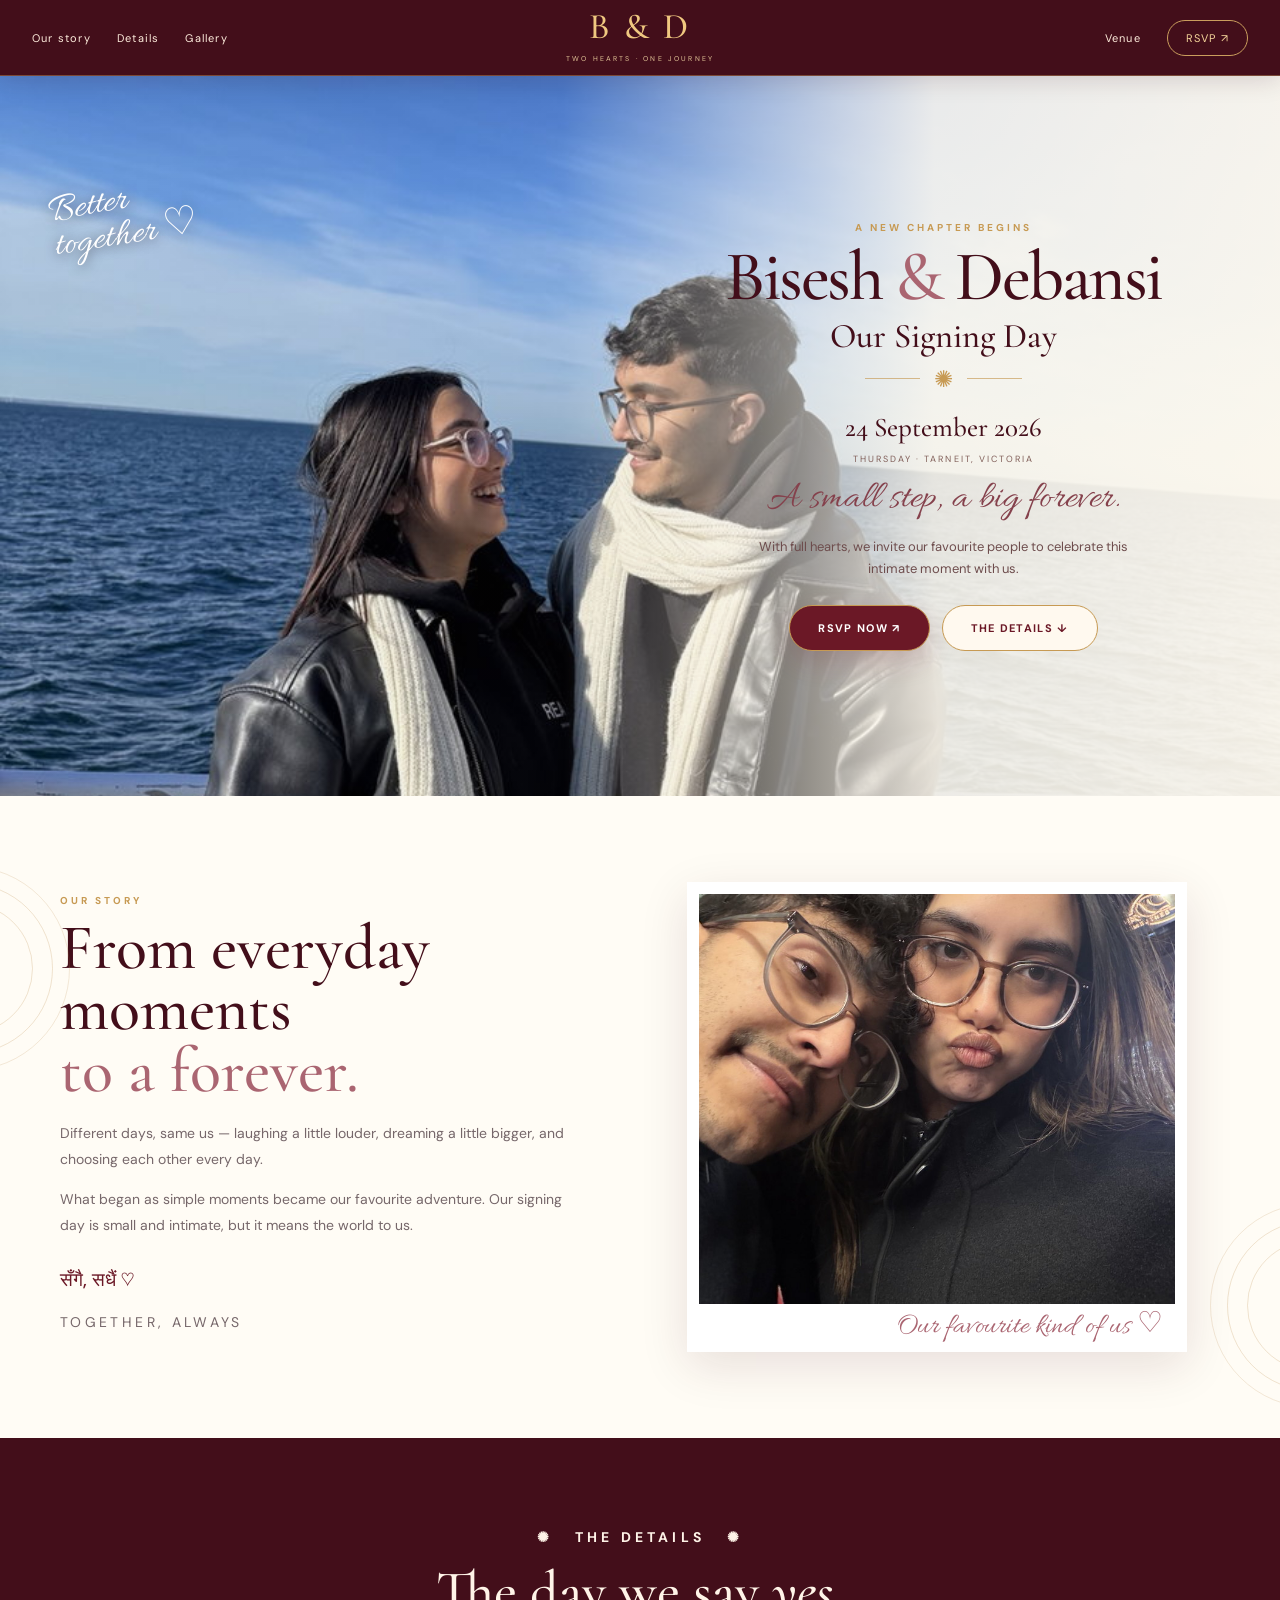
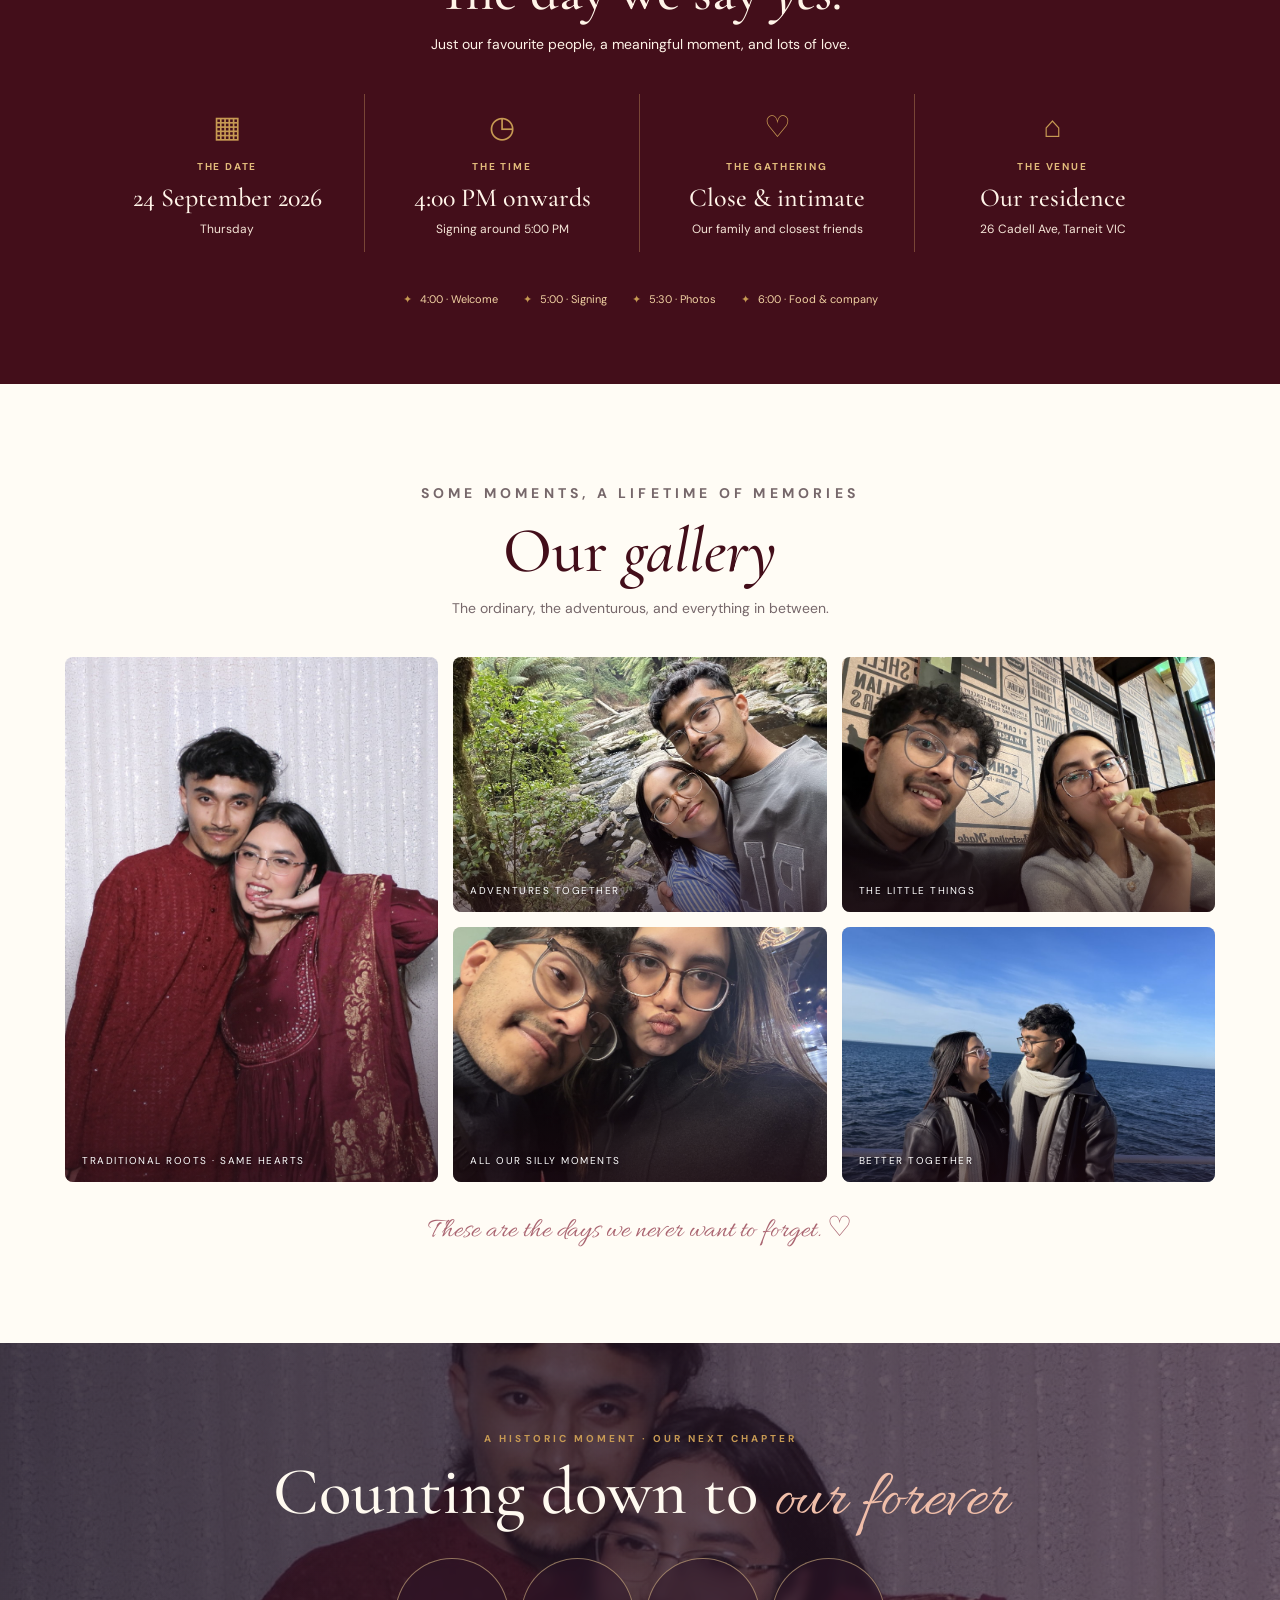
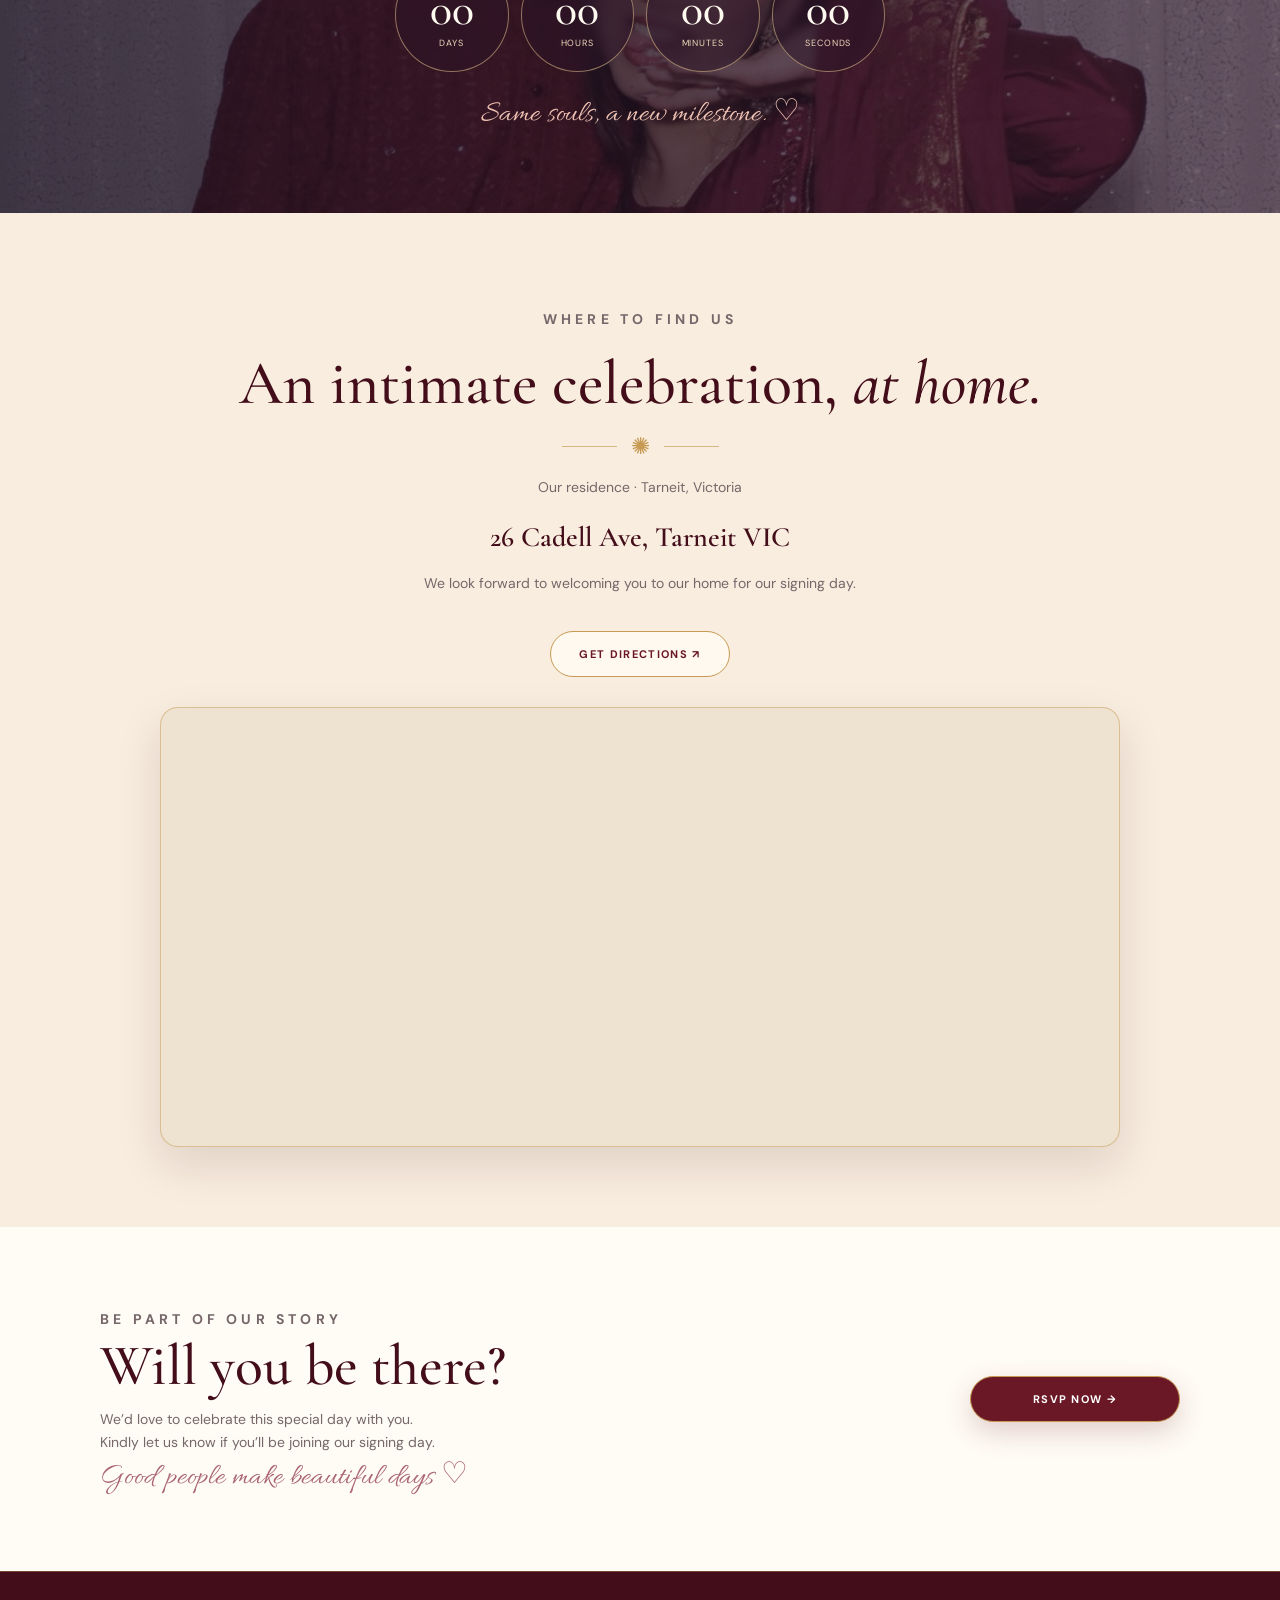
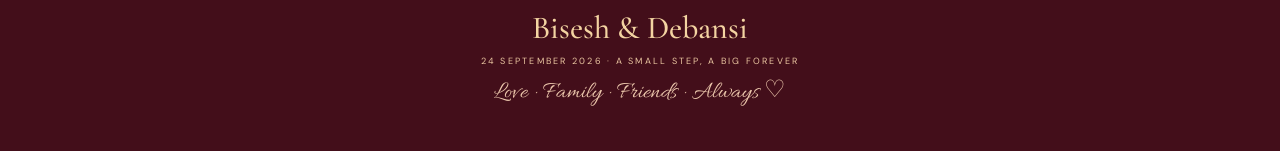
==== commit 2dce75cf: "Fix duplicate menu and show exact signing venue with embedded Google Map" ====
--- a/signing/index.html
+++ b/signing/index.html
@@ -12,6 +12,7 @@
   <link rel="preconnect" href="https://fonts.googleapis.com">
   <link rel="preconnect" href="https://fonts.gstatic.com" crossorigin>
   <link rel="stylesheet" href="./wedding-redesign.css?v=20260919-nepali-1">
+  <link rel="stylesheet" href="./wedding-fixes.css?v=20260919-nav-map-1">
 </head>
 <body>
   <nav class="nav" aria-label="Main navigation">
@@ -19,7 +20,7 @@
       <div class="nav-side nav-left"><a href="#story">Our story</a><a href="#details">Details</a><a href="#gallery">Gallery</a></div>
       <a class="nav-brand" href="#home" aria-label="Bisesh and Debansi — back to top"><strong>B &amp; D</strong><small>TWO HEARTS · ONE JOURNEY</small></a>
       <div class="nav-side nav-right"><a href="#venue">Venue</a><a class="nav-rsvp" href="./rsvp-direct-2026.html">RSVP ↗</a></div>
-      <button class="menu" id="menu" type="button" aria-label="Open navigation menu" aria-controls="links">☰</button>
+      <button class="menu" id="menu" type="button" aria-label="Open navigation menu" aria-controls="links" aria-expanded="false">☰</button>
       <div class="nav-side nav-mobile" id="links"><a href="#story">Our story</a><a href="#details">Details</a><a href="#gallery">Gallery</a><a href="#venue">Venue</a><a class="nav-rsvp" href="./rsvp-direct-2026.html">RSVP ↗</a></div>
     </div>
   </nav>
@@ -62,7 +63,7 @@
         <div class="detail-item reveal"><span class="detail-icon" aria-hidden="true">▦</span><b>The date</b><strong>24 September 2026</strong><p>Thursday</p></div>
         <div class="detail-item reveal"><span class="detail-icon" aria-hidden="true">◷</span><b>The time</b><strong>4:00 PM onwards</strong><p>Signing around 5:00 PM</p></div>
         <div class="detail-item reveal"><span class="detail-icon" aria-hidden="true">♡</span><b>The gathering</b><strong>Close &amp; intimate</strong><p>Our family and closest friends</p></div>
-        <div class="detail-item reveal"><span class="detail-icon" aria-hidden="true">⌂</span><b>The venue</b><strong>Our residence</strong><p>Tarneit, Victoria</p></div>
+        <div class="detail-item reveal"><span class="detail-icon" aria-hidden="true">⌂</span><b>The venue</b><strong>Our residence</strong><p>26 Cadell Ave, Tarneit VIC</p></div>
       </div>
       <div class="tiny-timeline"><span>4:00 · Welcome</span><span>5:00 · Signing</span><span>5:30 · Photos</span><span>6:00 · Food &amp; company</span></div>
     </section>
@@ -78,7 +79,18 @@
       <p class="gallery-caption">These are the days we never want to forget. ♡</p>
     </section>
     <section class="countdown" aria-labelledby="countdown-title"><p class="eyebrow">A HISTORIC MOMENT · OUR NEXT CHAPTER</p><h2 id="countdown-title">Counting down to <span class="script">our forever</span></h2><div class="clock" aria-label="Countdown to our signing day"><div><b id="days">00</b><span>Days</span></div><div><b id="hours">00</b><span>Hours</span></div><div><b id="minutes">00</b><span>Minutes</span></div><div><b id="seconds">00</b><span>Seconds</span></div></div><p class="countdown-line">Same souls, a new milestone. ♡</p></section>
-    <section class="venue pattern" id="venue" aria-labelledby="venue-title"><div class="venue-inner reveal"><p class="eyebrow">WHERE TO FIND US</p><h2 id="venue-title">An intimate celebration, <em>at home.</em></h2><div class="gold-rule" aria-hidden="true"><span>✺</span></div><p>Our residence · Tarneit, Victoria</p><p>We’ll share the exact address privately with our confirmed guests.</p><a class="btn outline" href="https://www.google.com/maps/search/?api=1&amp;query=Tarneit%20VIC" target="_blank" rel="noopener noreferrer">Find Tarneit ↗</a></div></section>
+    <section class="venue pattern" id="venue" aria-labelledby="venue-title">
+      <div class="venue-inner reveal">
+        <p class="eyebrow">WHERE TO FIND US</p>
+        <h2 id="venue-title">An intimate celebration, <em>at home.</em></h2>
+        <div class="gold-rule" aria-hidden="true"><span>✺</span></div>
+        <p>Our residence · Tarneit, Victoria</p>
+        <p class="venue-address">26 Cadell Ave, Tarneit VIC</p>
+        <p>We look forward to welcoming you to our home for our signing day.</p>
+        <a class="btn outline venue-directions" href="https://www.google.com/maps/search/?api=1&amp;query=26%20Cadell%20Ave%2C%20Tarneit%2C%20VIC%2C%20Australia" target="_blank" rel="noopener noreferrer">Get directions ↗</a>
+        <div class="venue-map"><iframe title="Google Map showing 26 Cadell Ave, Tarneit VIC" src="https://www.google.com/maps?q=26%20Cadell%20Ave%2C%20Tarneit%2C%20VIC%2C%20Australia&amp;output=embed" loading="lazy" referrerpolicy="no-referrer-when-downgrade" allowfullscreen></iframe></div>
+      </div>
+    </section>
     <section class="invite-rsvp pattern" id="rsvp" aria-labelledby="rsvp-title"><div class="invite-rsvp-inner"><div class="reveal"><p class="eyebrow">BE PART OF OUR STORY</p><h2 id="rsvp-title">Will you be there?</h2><p>We’d love to celebrate this special day with you.<br>Kindly let us know if you’ll be joining our signing day.</p><p class="script">Good people make beautiful days ♡</p></div><a class="btn primary" href="./rsvp-direct-2026.html">RSVP now →</a></div></section>
   </main>
   <footer><strong>Bisesh &amp; Debansi</strong><p>24 SEPTEMBER 2026 · A SMALL STEP, A BIG FOREVER</p><span class="footer-script">Love · Family · Friends · Always ♡</span></footer>
--- a/signing/wedding-fixes.css
+++ b/signing/wedding-fixes.css
@@ -0,0 +1,18 @@
+/* Invitation refinements: show one navigation menu per viewport. */
+.nav .nav-mobile { display: none !important; }
+@media (max-width: 850px) {
+  .nav .nav-left, .nav .nav-right { display: none !important; }
+  .nav .menu { display: inline-flex !important; align-items: center; justify-content: center; margin-left: auto; }
+  .nav .nav-inner { position: relative; display: flex; align-items: center; justify-content: center; padding: 0 18px; }
+  .nav .nav-brand { position: absolute; left: 50%; transform: translateX(-50%); }
+  .nav .menu { position: relative; z-index: 2; }
+  .nav .nav-mobile.open { display: flex !important; position: absolute; top: 100%; left: 14px; right: 14px; flex-direction: column; align-items: stretch; gap: 3px; padding: 14px; background: #430e1a; border: 1px solid #c79a5370; border-radius: 0 0 16px 16px; box-shadow: 0 16px 32px #23060f40; }
+  .nav .nav-mobile.open a { display: block; padding: 12px 14px; text-align: center; white-space: normal; }
+}
+/* Inline map for the home celebration. */
+.venue .venue-inner { max-width: 1020px; }
+.venue .venue-address { color: #430e1a; font: 600 clamp(20px, 3vw, 28px)/1.4 'Cormorant Garamond', serif; margin: 18px auto 8px; }
+.venue .venue-map { margin: 30px auto 0; width: 100%; max-width: 960px; height: clamp(300px, 42vw, 440px); overflow: hidden; border-radius: 18px; border: 1px solid #c79a5380; background: #eee2d1; box-shadow: 0 18px 45px #430e1a20; }
+.venue .venue-map iframe { display: block; width: 100%; height: 100%; border: 0; }
+.venue .venue-directions { margin-top: 20px; }
+@media (max-width: 600px) { .venue .venue-map { margin-top: 22px; height: 320px; border-radius: 12px; } }
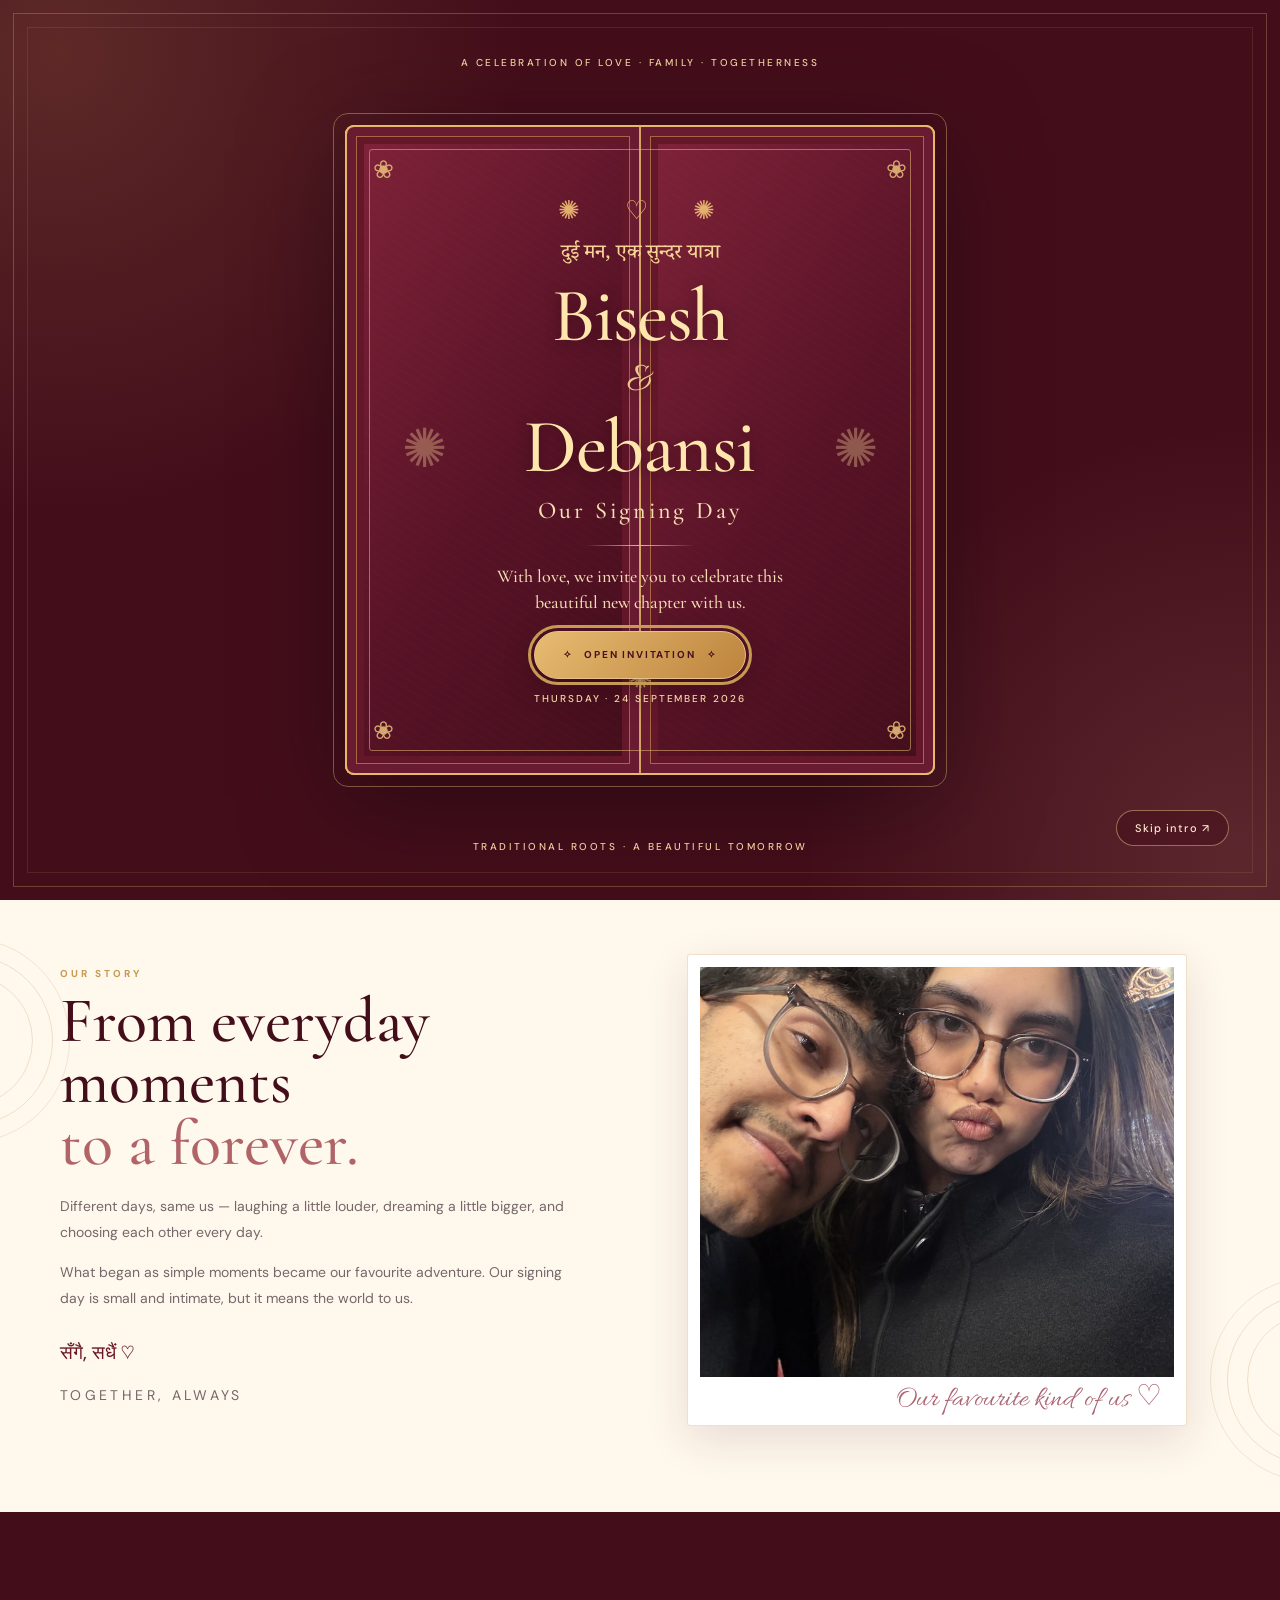
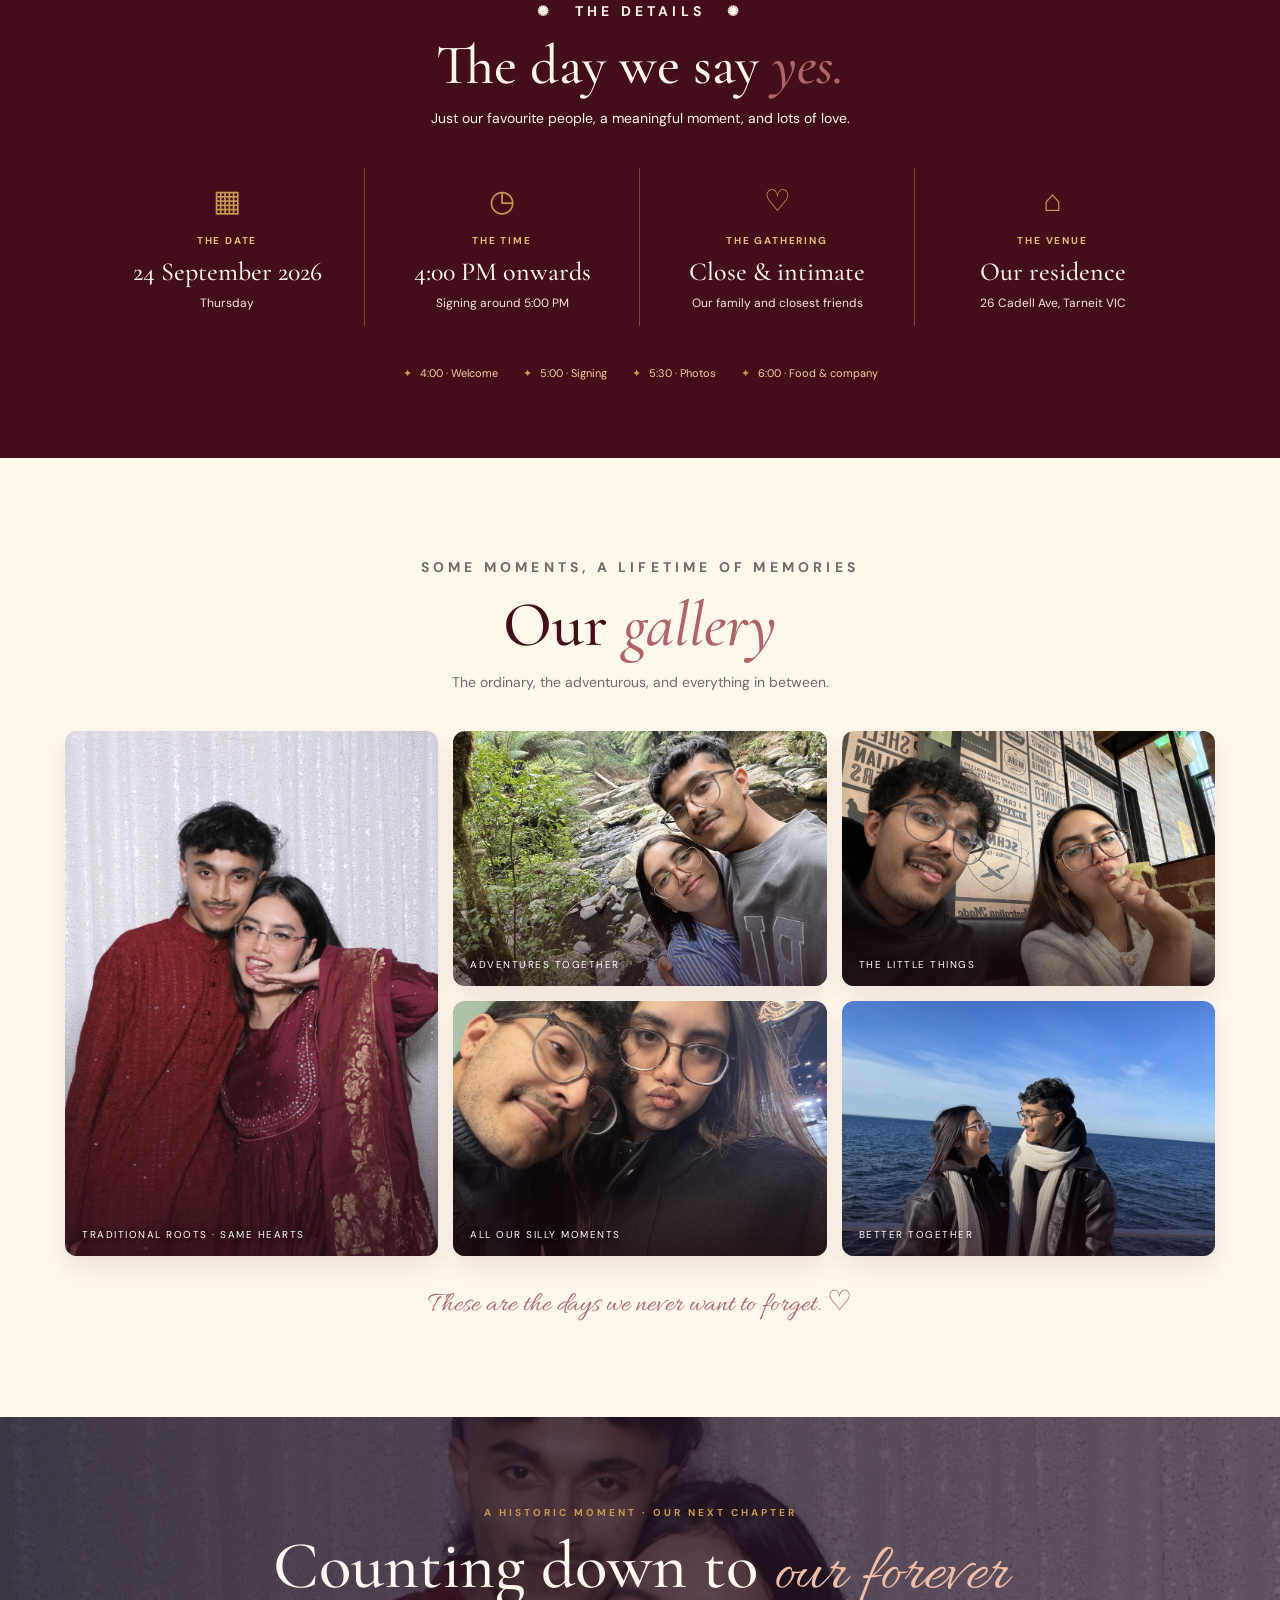
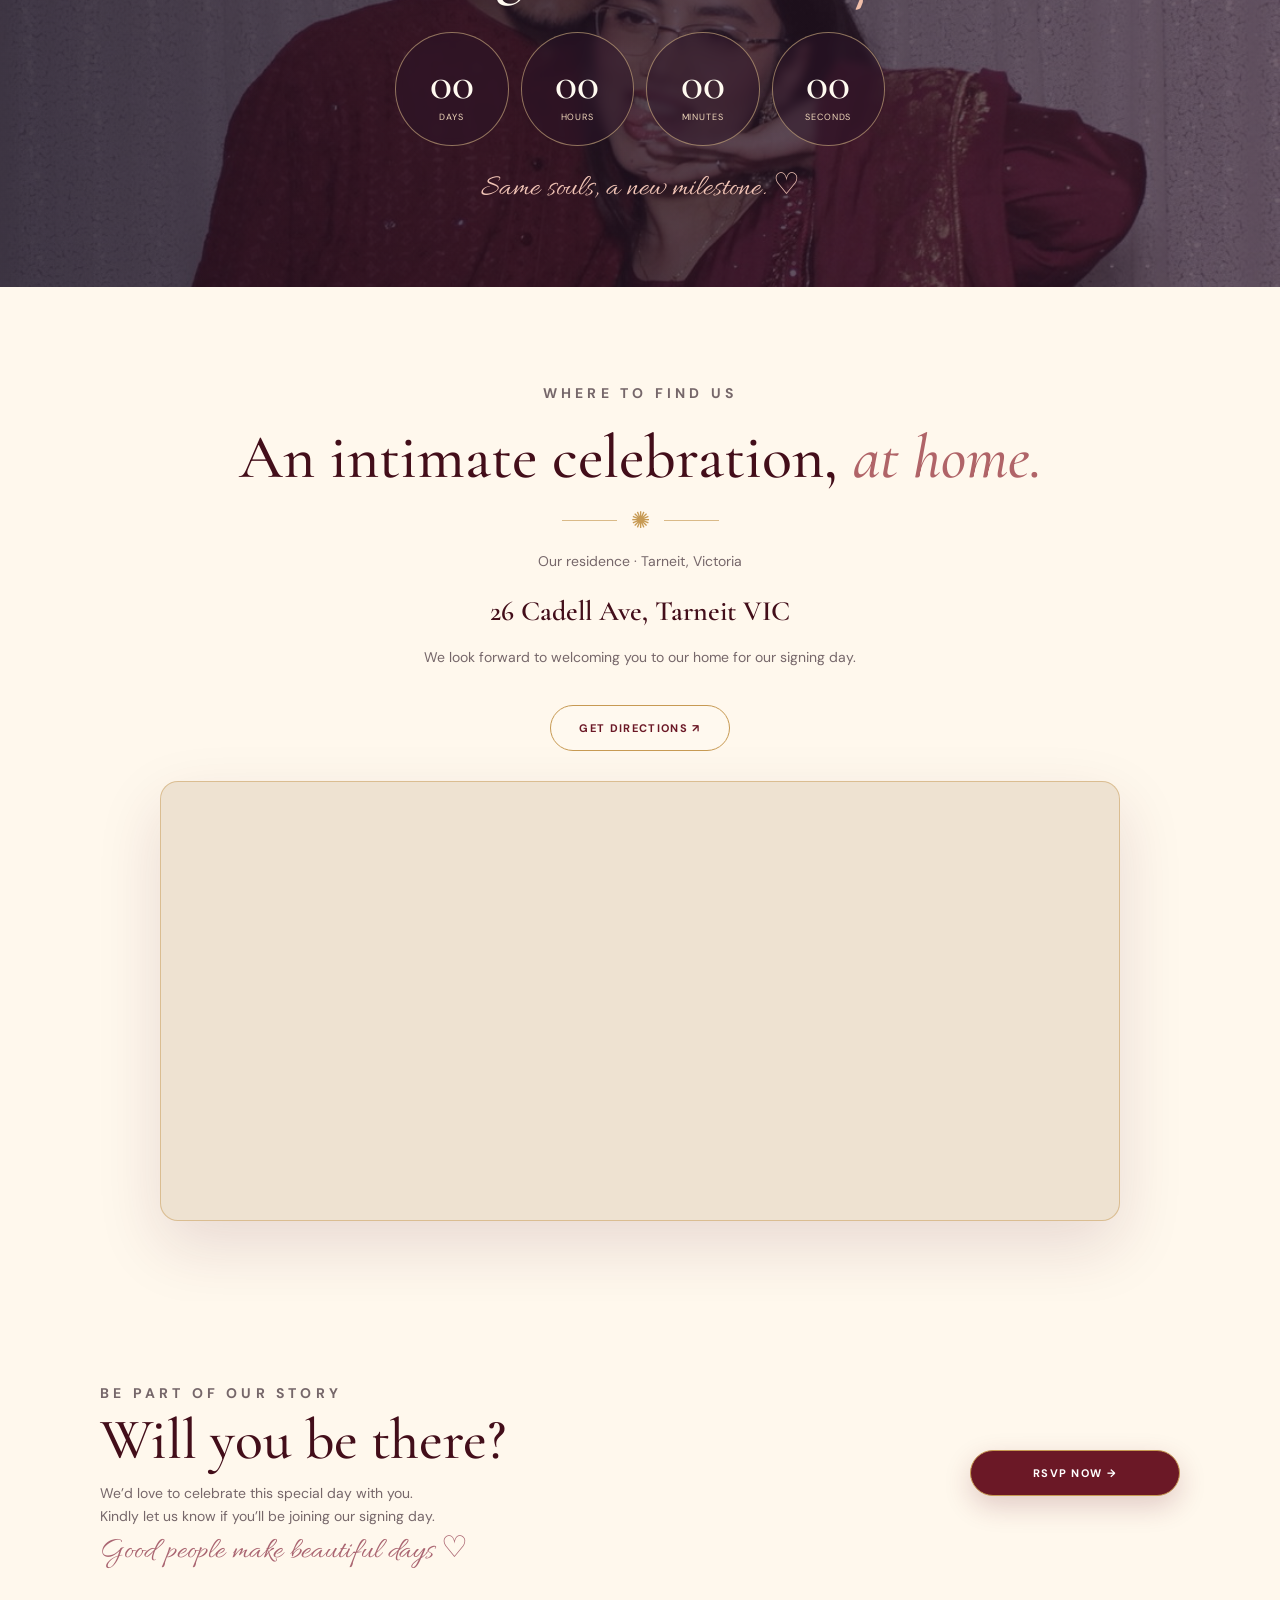
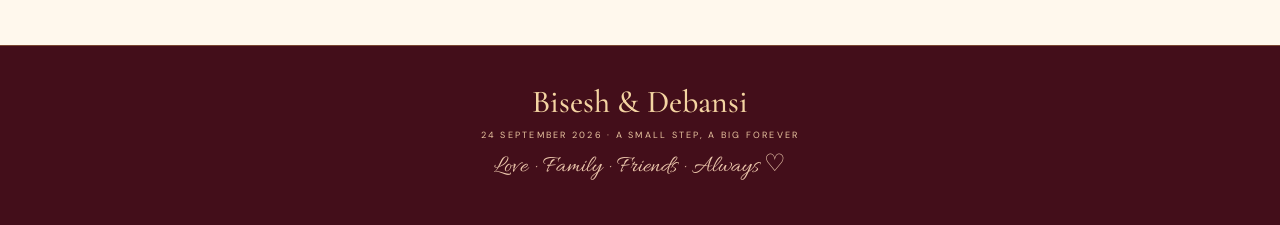
==== commit 152560f6: "Repair mobile invitation opening with direct CSS and accessible card markup, preserve RSVP and venue" ====
--- a/signing/index.html
+++ b/signing/index.html
@@ -1,100 +1,36 @@
 <!doctype html>
 <html lang="en">
 <head>
-  <meta charset="utf-8">
-  <meta name="viewport" content="width=device-width,initial-scale=1">
-  <meta name="theme-color" content="#430e1a">
-  <meta name="description" content="Bisesh & Debansi invite you to their signing day, 24 September 2026.">
-  <meta property="og:title" content="Bisesh & Debansi — Our Signing Day">
-  <meta property="og:description" content="A small step, a big forever. 24 September 2026.">
-  <meta property="og:image" content="https://www.biseshl.com.np/signing/assets/ocean-hq.jpg">
-  <title>Bisesh & Debansi | Our Signing Day</title>
-  <link rel="preconnect" href="https://fonts.googleapis.com">
-  <link rel="preconnect" href="https://fonts.gstatic.com" crossorigin>
-  <link rel="stylesheet" href="./wedding-redesign.css?v=20260919-nepali-1">
-  <link rel="stylesheet" href="./wedding-fixes.css?v=20260919-nav-map-1">
+<meta charset="utf-8"><meta name="viewport" content="width=device-width,initial-scale=1,viewport-fit=cover"><meta name="theme-color" content="#430e1a">
+<meta name="description" content="Bisesh & Debansi invite you to their signing day, 24 September 2026."><meta property="og:title" content="Bisesh & Debansi — Our Signing Day"><meta property="og:description" content="A small step, a big forever. 24 September 2026."><meta property="og:image" content="https://www.biseshl.com.np/signing/assets/ocean-hq.jpg">
+<title>Bisesh & Debansi | Our Signing Day</title>
+<link rel="preconnect" href="https://fonts.googleapis.com"><link rel="preconnect" href="https://fonts.gstatic.com" crossorigin>
+<link rel="stylesheet" href="./wedding-redesign.css?v=20260919-nepali-1"><link rel="stylesheet" href="./wedding-fixes.css?v=20260919-nav-map-2"><link rel="stylesheet" href="./invitation-opening-2026.css?v=20260919-mobile-repair-3">
+<style>/* Critical layout safety if a mobile browser delays external CSS. */ #invitationIntro[hidden]{display:none!important}#invitationIntro:not([hidden]){position:fixed;inset:0;z-index:9999;overflow:hidden;display:grid;place-items:center;background:#430e1a;color:#f6dfb5;padding:16px}#invitationIntro .intro-card{max-width:92vw}#invitationIntro .intro-inside img{max-width:70%;max-height:200px;object-fit:cover}body.invitation-locked{overflow:hidden}</style>
 </head>
 <body>
-  <nav class="nav" aria-label="Main navigation">
-    <div class="nav-inner">
-      <div class="nav-side nav-left"><a href="#story">Our story</a><a href="#details">Details</a><a href="#gallery">Gallery</a></div>
-      <a class="nav-brand" href="#home" aria-label="Bisesh and Debansi — back to top"><strong>B &amp; D</strong><small>TWO HEARTS · ONE JOURNEY</small></a>
-      <div class="nav-side nav-right"><a href="#venue">Venue</a><a class="nav-rsvp" href="./rsvp-direct-2026.html">RSVP ↗</a></div>
-      <button class="menu" id="menu" type="button" aria-label="Open navigation menu" aria-controls="links" aria-expanded="false">☰</button>
-      <div class="nav-side nav-mobile" id="links"><a href="#story">Our story</a><a href="#details">Details</a><a href="#gallery">Gallery</a><a href="#venue">Venue</a><a class="nav-rsvp" href="./rsvp-direct-2026.html">RSVP ↗</a></div>
-    </div>
-  </nav>
-  <main>
-    <section class="hero" id="home" aria-labelledby="hero-title">
-      <img class="hero-image" src="./assets/ocean-hq.jpg" alt="Bisesh and Debansi smiling at each other by the ocean" fetchpriority="high">
-      <div class="hero-shade"></div>
-      <span class="hero-stamp" aria-hidden="true">Better<br>together ♡</span>
-      <span class="petal" style="--x:7%;--dur:11s;--delay:-2s" aria-hidden="true"></span>
-      <span class="petal" style="--x:22%;--dur:14s;--delay:-9s" aria-hidden="true"></span>
-      <span class="petal" style="--x:41%;--dur:12s;--delay:-5s" aria-hidden="true"></span>
-      <span class="petal" style="--x:65%;--dur:16s;--delay:-10s" aria-hidden="true"></span>
-      <span class="petal" style="--x:88%;--dur:13s;--delay:-8s" aria-hidden="true"></span>
-      <div class="hero-inner"><div class="hero-copy reveal">
-        <p class="eyebrow">A NEW CHAPTER BEGINS</p>
-        <h1 id="hero-title">Bisesh <em>&amp;</em> Debansi</h1>
-        <p class="subtitle">Our Signing Day</p>
-        <div class="gold-rule" aria-hidden="true"><span>✺</span></div>
-        <p class="hero-date">24 September 2026</p>
-        <p class="date-mini">THURSDAY · TARNEIT, VICTORIA</p>
-        <p class="hero-script">A small step, a big forever.</p>
-        <p class="hero-quote">With full hearts, we invite our favourite people to celebrate this intimate moment with us.</p>
-        <div class="hero-actions"><a class="btn primary" href="./rsvp-direct-2026.html">RSVP now ↗</a><a class="btn outline" href="#details">The details ↓</a></div>
-      </div></div>
-    </section>
-    <section class="story pattern" id="story" aria-labelledby="story-title">
-      <span class="ornament left" aria-hidden="true"></span><span class="ornament right" aria-hidden="true"></span>
-      <div class="story-grid">
-        <div class="story-copy reveal"><p class="eyebrow">OUR STORY</p><h2 id="story-title">From everyday moments<br><em>to a forever.</em></h2>
-          <p>Different days, same us — laughing a little louder, dreaming a little bigger, and choosing each other every day.</p>
-          <p>What began as simple moments became our favourite adventure. Our signing day is small and intimate, but it means the world to us.</p>
-          <p class="nepali-line" lang="ne">सँगै, सधैं ♡</p><p class="story-note">TOGETHER, ALWAYS</p>
-        </div>
-        <div class="polaroid reveal"><img src="./assets/selfie-hq.jpg" loading="lazy" alt="A playful close-up selfie of Bisesh and Debansi"><span class="polaroid-caption">Our favourite kind of us ♡</span></div>
-      </div>
-    </section>
-    <section class="details pattern" id="details" aria-labelledby="details-title">
-      <div class="section-heading reveal"><p class="eyebrow">✺ &nbsp; THE DETAILS &nbsp; ✺</p><h2 id="details-title">The day we say <em>yes.</em></h2><p>Just our favourite people, a meaningful moment, and lots of love.</p></div>
-      <div class="details-grid">
-        <div class="detail-item reveal"><span class="detail-icon" aria-hidden="true">▦</span><b>The date</b><strong>24 September 2026</strong><p>Thursday</p></div>
-        <div class="detail-item reveal"><span class="detail-icon" aria-hidden="true">◷</span><b>The time</b><strong>4:00 PM onwards</strong><p>Signing around 5:00 PM</p></div>
-        <div class="detail-item reveal"><span class="detail-icon" aria-hidden="true">♡</span><b>The gathering</b><strong>Close &amp; intimate</strong><p>Our family and closest friends</p></div>
-        <div class="detail-item reveal"><span class="detail-icon" aria-hidden="true">⌂</span><b>The venue</b><strong>Our residence</strong><p>26 Cadell Ave, Tarneit VIC</p></div>
-      </div>
-      <div class="tiny-timeline"><span>4:00 · Welcome</span><span>5:00 · Signing</span><span>5:30 · Photos</span><span>6:00 · Food &amp; company</span></div>
-    </section>
-    <section class="gallery-section pattern" id="gallery" aria-labelledby="gallery-title">
-      <div class="section-heading reveal"><p class="eyebrow">SOME MOMENTS, A LIFETIME OF MEMORIES</p><h2 id="gallery-title">Our <em>gallery</em></h2><p>The ordinary, the adventurous, and everything in between.</p></div>
-      <div class="gallery">
-        <button class="shot tall reveal" type="button" data-img="./assets/traditional-hq.jpg" aria-label="View our traditional-outfit photo"><img src="./assets/traditional-hq.jpg" loading="lazy" alt="Bisesh and Debansi in red traditional clothing"><span>Traditional roots · Same hearts</span></button>
-        <button class="shot reveal" type="button" data-img="./assets/forest-hq.jpg" aria-label="View our forest photo"><img src="./assets/forest-hq.jpg" loading="lazy" alt="Bisesh and Debansi together by a forest creek"><span>Adventures together</span></button>
-        <button class="shot reveal" type="button" data-img="./assets/restaurant-hq.jpg" aria-label="View our restaurant photo"><img src="./assets/restaurant-hq.jpg" loading="lazy" alt="Bisesh and Debansi enjoying food together"><span>The little things</span></button>
-        <button class="shot reveal" type="button" data-img="./assets/selfie-hq.jpg" aria-label="View our selfie"><img src="./assets/selfie-hq.jpg" loading="lazy" alt="Bisesh and Debansi taking a playful selfie"><span>All our silly moments</span></button>
-        <button class="shot reveal" type="button" data-img="./assets/ocean-hq.jpg" aria-label="View our ocean photo"><img src="./assets/ocean-hq.jpg" loading="lazy" alt="Bisesh and Debansi by the ocean"><span>Better together</span></button>
-      </div>
-      <p class="gallery-caption">These are the days we never want to forget. ♡</p>
-    </section>
-    <section class="countdown" aria-labelledby="countdown-title"><p class="eyebrow">A HISTORIC MOMENT · OUR NEXT CHAPTER</p><h2 id="countdown-title">Counting down to <span class="script">our forever</span></h2><div class="clock" aria-label="Countdown to our signing day"><div><b id="days">00</b><span>Days</span></div><div><b id="hours">00</b><span>Hours</span></div><div><b id="minutes">00</b><span>Minutes</span></div><div><b id="seconds">00</b><span>Seconds</span></div></div><p class="countdown-line">Same souls, a new milestone. ♡</p></section>
-    <section class="venue pattern" id="venue" aria-labelledby="venue-title">
-      <div class="venue-inner reveal">
-        <p class="eyebrow">WHERE TO FIND US</p>
-        <h2 id="venue-title">An intimate celebration, <em>at home.</em></h2>
-        <div class="gold-rule" aria-hidden="true"><span>✺</span></div>
-        <p>Our residence · Tarneit, Victoria</p>
-        <p class="venue-address">26 Cadell Ave, Tarneit VIC</p>
-        <p>We look forward to welcoming you to our home for our signing day.</p>
-        <a class="btn outline venue-directions" href="https://www.google.com/maps/search/?api=1&amp;query=26%20Cadell%20Ave%2C%20Tarneit%2C%20VIC%2C%20Australia" target="_blank" rel="noopener noreferrer">Get directions ↗</a>
-        <div class="venue-map"><iframe title="Google Map showing 26 Cadell Ave, Tarneit VIC" src="https://www.google.com/maps?q=26%20Cadell%20Ave%2C%20Tarneit%2C%20VIC%2C%20Australia&amp;output=embed" loading="lazy" referrerpolicy="no-referrer-when-downgrade" allowfullscreen></iframe></div>
-      </div>
-    </section>
-    <section class="invite-rsvp pattern" id="rsvp" aria-labelledby="rsvp-title"><div class="invite-rsvp-inner"><div class="reveal"><p class="eyebrow">BE PART OF OUR STORY</p><h2 id="rsvp-title">Will you be there?</h2><p>We’d love to celebrate this special day with you.<br>Kindly let us know if you’ll be joining our signing day.</p><p class="script">Good people make beautiful days ♡</p></div><a class="btn primary" href="./rsvp-direct-2026.html">RSVP now →</a></div></section>
-  </main>
-  <footer><strong>Bisesh &amp; Debansi</strong><p>24 SEPTEMBER 2026 · A SMALL STEP, A BIG FOREVER</p><span class="footer-script">Love · Family · Friends · Always ♡</span></footer>
-  <div class="lightbox" id="lightbox" role="dialog" aria-modal="true" aria-label="Photo preview"><button id="close" type="button" aria-label="Close photo preview">×</button><img id="lightboxImg" alt="Enlarged gallery photograph"></div>
-  <script src="./app-rsvp-v2.js?v=20260919-nepali-1" defer></script>
-</body>
-</html>+<div id="invitationIntro" class="invitation-intro" hidden role="dialog" aria-modal="true" aria-label="Open Bisesh and Debansi's invitation">
+ <div class="intro-ambient" aria-hidden="true"></div>
+ <p class="intro-topline">A CELEBRATION OF LOVE · FAMILY · TOGETHERNESS</p>
+ <div class="intro-card">
+  <div class="intro-inside"><img src="./assets/ocean-hq.jpg" alt="Bisesh and Debansi smiling together by the ocean" width="245" height="200"><strong>A new chapter begins ♡</strong><p>24 SEPTEMBER 2026</p></div>
+  <div class="intro-door left" aria-hidden="true"><span class="door-motif">❀</span></div>
+  <div class="intro-door right" aria-hidden="true"><span class="door-motif">❀</span></div>
+  <div class="intro-cover"><p class="intro-mark">✺ &nbsp; ♡ &nbsp; ✺</p><p class="intro-nepali" lang="ne">दुई मन, एक सुन्दर यात्रा</p><h2>Bisesh <em>&amp;</em> Debansi</h2><p class="intro-subtitle">Our Signing Day</p><span class="intro-rule" aria-hidden="true"></span><p class="intro-invite-text">With love, we invite you to celebrate this beautiful new chapter with us.</p><button id="openInvitation" class="intro-open" type="button">✧ &nbsp; Open Invitation &nbsp; ✧</button><p class="intro-date">THURSDAY · 24 SEPTEMBER 2026</p></div>
+ </div>
+ <span class="intro-petal" style="--x:7%;--dur:11s;--delay:-3s" aria-hidden="true"></span><span class="intro-petal" style="--x:25%;--dur:15s;--delay:-8s" aria-hidden="true"></span><span class="intro-petal" style="--x:76%;--dur:13s;--delay:-5s" aria-hidden="true"></span><span class="intro-petal" style="--x:90%;--dur:17s;--delay:-10s" aria-hidden="true"></span>
+ <p class="intro-bottomline">TRADITIONAL ROOTS · MODERN LOVE · A BEAUTIFUL TOMORROW</p>
+ <button id="skipInvitation" class="intro-skip" type="button">Skip intro →</button>
+</div>
+<nav class="nav" aria-label="Main navigation"><div class="nav-inner"><div class="nav-side nav-left"><a href="#story">Our story</a><a href="#details">Details</a><a href="#gallery">Gallery</a></div><a class="nav-brand" href="#home" aria-label="Bisesh and Debansi — back to top"><strong>B &amp; D</strong><small>TWO HEARTS · ONE JOURNEY</small></a><div class="nav-side nav-right"><a href="#venue">Venue</a><a class="nav-rsvp" href="./rsvp-direct-2026.html">RSVP ↗</a></div><button class="menu" id="menu" type="button" aria-label="Open navigation menu" aria-controls="links" aria-expanded="false">☰</button><div class="nav-side nav-mobile" id="links"><a href="#story">Our story</a><a href="#details">Details</a><a href="#gallery">Gallery</a><a href="#venue">Venue</a><a class="nav-rsvp" href="./rsvp-direct-2026.html">RSVP ↗</a></div></div></nav>
+<main>
+<section class="hero" id="home" aria-labelledby="hero-title"><img class="hero-image" src="./assets/ocean-hq.jpg" alt="Bisesh and Debansi smiling at each other by the ocean" fetchpriority="high"><div class="hero-shade"></div><span class="hero-stamp" aria-hidden="true">Better<br>together ♡</span><span class="petal" style="--x:7%;--dur:11s;--delay:-2s" aria-hidden="true"></span><span class="petal" style="--x:22%;--dur:14s;--delay:-9s" aria-hidden="true"></span><span class="petal" style="--x:41%;--dur:12s;--delay:-5s" aria-hidden="true"></span><span class="petal" style="--x:65%;--dur:16s;--delay:-10s" aria-hidden="true"></span><span class="petal" style="--x:88%;--dur:13s;--delay:-8s" aria-hidden="true"></span><div class="hero-inner"><div class="hero-copy reveal"><p class="eyebrow">A NEW CHAPTER BEGINS</p><h1 id="hero-title">Bisesh <em>&amp;</em> Debansi</h1><p class="subtitle">Our Signing Day</p><div class="gold-rule" aria-hidden="true"><span>✺</span></div><p class="hero-date">24 September 2026</p><p class="date-mini">THURSDAY · 26 CADELL AVE, TARNEIT</p><p class="hero-script">A small step, a big forever.</p><p class="hero-quote">With full hearts, we invite our favourite people to celebrate this intimate moment with us.</p><div class="hero-actions"><a class="btn primary" href="./rsvp-direct-2026.html">RSVP now ↗</a><a class="btn outline" href="#details">The details ↓</a></div></div></div></section>
+<section class="story pattern" id="story" aria-labelledby="story-title"><span class="ornament left" aria-hidden="true"></span><span class="ornament right" aria-hidden="true"></span><div class="story-grid"><div class="story-copy reveal"><p class="eyebrow">OUR STORY</p><h2 id="story-title">From everyday moments<br><em>to a forever.</em></h2><p>Different days, same us — laughing a little louder, dreaming a little bigger, and choosing each other every day.</p><p>What began as simple moments became our favourite adventure. Our signing day is small and intimate, but it means the world to us.</p><p class="nepali-line" lang="ne">सँगै, सधैं ♡</p><p class="story-note">TOGETHER, ALWAYS</p></div><div class="polaroid reveal"><img src="./assets/selfie-hq.jpg" loading="lazy" alt="A playful close-up selfie of Bisesh and Debansi"><span class="polaroid-caption">Our favourite kind of us ♡</span></div></div></section>
+<section class="details pattern" id="details" aria-labelledby="details-title"><div class="section-heading reveal"><p class="eyebrow">✺ &nbsp; THE DETAILS &nbsp; ✺</p><h2 id="details-title">The day we say <em>yes.</em></h2><p>Just our favourite people, a meaningful moment, and lots of love.</p></div><div class="details-grid"><div class="detail-item reveal"><span class="detail-icon" aria-hidden="true">▦</span><b>The date</b><strong>24 September 2026</strong><p>Thursday</p></div><div class="detail-item reveal"><span class="detail-icon" aria-hidden="true">◷</span><b>The time</b><strong>4:00 PM onwards</strong><p>Signing around 5:00 PM</p></div><div class="detail-item reveal"><span class="detail-icon" aria-hidden="true">♡</span><b>The gathering</b><strong>Close &amp; intimate</strong><p>Our family and closest friends</p></div><div class="detail-item reveal"><span class="detail-icon" aria-hidden="true">⌂</span><b>The venue</b><strong>Our residence</strong><p>26 Cadell Ave, Tarneit VIC</p></div></div><div class="tiny-timeline"><span>4:00 · Welcome</span><span>5:00 · Signing</span><span>5:30 · Photos</span><span>6:00 · Food &amp; company</span></div></section>
+<section class="gallery-section pattern" id="gallery" aria-labelledby="gallery-title"><div class="section-heading reveal"><p class="eyebrow">SOME MOMENTS, A LIFETIME OF MEMORIES</p><h2 id="gallery-title">Our <em>gallery</em></h2><p>The ordinary, the adventurous, and everything in between.</p></div><div class="gallery"><button class="shot tall reveal" type="button" data-img="./assets/traditional-hq.jpg" aria-label="View our traditional-outfit photo"><img src="./assets/traditional-hq.jpg" loading="lazy" alt="Bisesh and Debansi in red traditional clothing"><span>Traditional roots · Same hearts</span></button><button class="shot reveal" type="button" data-img="./assets/forest-hq.jpg" aria-label="View our forest photo"><img src="./assets/forest-hq.jpg" loading="lazy" alt="Bisesh and Debansi together by a forest creek"><span>Adventures together</span></button><button class="shot reveal" type="button" data-img="./assets/restaurant-hq.jpg" aria-label="View our restaurant photo"><img src="./assets/restaurant-hq.jpg" loading="lazy" alt="Bisesh and Debansi enjoying food together"><span>The little things</span></button><button class="shot reveal" type="button" data-img="./assets/selfie-hq.jpg" aria-label="View our selfie"><img src="./assets/selfie-hq.jpg" loading="lazy" alt="Bisesh and Debansi taking a playful selfie"><span>All our silly moments</span></button><button class="shot reveal" type="button" data-img="./assets/ocean-hq.jpg" aria-label="View our ocean photo"><img src="./assets/ocean-hq.jpg" loading="lazy" alt="Bisesh and Debansi by the ocean"><span>Better together</span></button></div><p class="gallery-caption">These are the days we never want to forget. ♡</p></section>
+<section class="countdown" aria-labelledby="countdown-title"><p class="eyebrow">A HISTORIC MOMENT · OUR NEXT CHAPTER</p><h2 id="countdown-title">Counting down to <span class="script">our forever</span></h2><div class="clock" aria-label="Countdown to our signing day"><div><b id="days">00</b><span>Days</span></div><div><b id="hours">00</b><span>Hours</span></div><div><b id="minutes">00</b><span>Minutes</span></div><div><b id="seconds">00</b><span>Seconds</span></div></div><p class="countdown-line">Same souls, a new milestone. ♡</p></section>
+<section class="venue pattern" id="venue" aria-labelledby="venue-title"><div class="venue-inner reveal"><p class="eyebrow">WHERE TO FIND US</p><h2 id="venue-title">An intimate celebration, <em>at home.</em></h2><div class="gold-rule" aria-hidden="true"><span>✺</span></div><p>Our residence · Tarneit, Victoria</p><p class="venue-address">26 Cadell Ave, Tarneit VIC</p><p>We look forward to welcoming you to our home for our signing day.</p><a class="btn outline venue-directions" href="https://www.google.com/maps/search/?api=1&amp;query=26%20Cadell%20Ave%2C%20Tarneit%2C%20VIC%2C%20Australia" target="_blank" rel="noopener noreferrer">Get directions ↗</a><div class="venue-map"><iframe title="Google Map showing 26 Cadell Ave, Tarneit VIC" src="https://www.google.com/maps?q=26%20Cadell%20Ave%2C%20Tarneit%2C%20VIC%2C%20Australia&amp;output=embed" loading="lazy" referrerpolicy="no-referrer-when-downgrade" allowfullscreen></iframe></div></div></section>
+<section class="invite-rsvp pattern" id="rsvp" aria-labelledby="rsvp-title"><div class="invite-rsvp-inner"><div class="reveal"><p class="eyebrow">BE PART OF OUR STORY</p><h2 id="rsvp-title">Will you be there?</h2><p>We’d love to celebrate this special day with you.<br>Kindly let us know if you’ll be joining our signing day.</p><p class="script">Good people make beautiful days ♡</p></div><a class="btn primary" href="./rsvp-direct-2026.html">RSVP now →</a></div></section>
+</main><footer><strong>Bisesh &amp; Debansi</strong><p>24 SEPTEMBER 2026 · A SMALL STEP, A BIG FOREVER</p><span class="footer-script">Love · Family · Friends · Always ♡</span></footer><div class="lightbox" id="lightbox" role="dialog" aria-modal="true" aria-label="Photo preview"><button id="close" type="button" aria-label="Close photo preview">×</button><img id="lightboxImg" alt="Enlarged gallery photograph"></div>
+<script src="./app-rsvp-v2.js?v=20260919-card-mobile-repair-3" defer></script>
+</body></html>
--- a/signing/wedding-fixes.css
+++ b/signing/wedding-fixes.css
@@ -1,6 +1,7 @@
+@import url('./invitation-opening-2026.css?v=card-open-1');
 /* Invitation refinements: show one navigation menu per viewport. */
 .nav .nav-mobile { display: none !important; }
-@media (max-width: 850px) {
+@media (max-width: 1050px) {
   .nav .nav-left, .nav .nav-right { display: none !important; }
   .nav .menu { display: inline-flex !important; align-items: center; justify-content: center; margin-left: auto; }
   .nav .nav-inner { position: relative; display: flex; align-items: center; justify-content: center; padding: 0 18px; }
--- a/signing/invitation-opening-2026.css
+++ b/signing/invitation-opening-2026.css
@@ -0,0 +1,66 @@
+@import url('https://fonts.googleapis.com/css2?family=Noto+Serif+Devanagari:wght@400;500;600&display=swap');
+/* Digital card opening. Keep the existing gallery, map, and RSVP layout intact. */
+.invitation-intro[hidden]{display:none!important}
+body.invitation-locked{overflow:hidden}
+.invitation-intro{position:fixed;inset:0;z-index:1000;display:grid;place-items:center;overflow:hidden;isolation:isolate;background:radial-gradient(ellipse at 50% 30%,#873747 0%,#591523 46%,#290812 100%);color:#f9e6c4;padding:clamp(14px,3vw,30px)}
+.invitation-intro::before{content:'';position:absolute;inset:13px;border:1px solid #d4a66655;pointer-events:none}
+.invitation-intro::after{content:'';position:absolute;inset:27px;border:1px solid #d4a66625;pointer-events:none}
+.intro-ambient{position:absolute;inset:-15%;pointer-events:none;background:radial-gradient(circle at 15% 16%,#edb86c28,transparent 27%),radial-gradient(circle at 86% 85%,#efb79d25,transparent 25%);animation:intro-breathe 9s ease-in-out infinite alternate}
+.intro-topline,.intro-bottomline{position:absolute;left:12px;right:12px;text-align:center;z-index:2;font:500 10px/1.5 'DM Sans',sans-serif;letter-spacing:.25em;text-transform:uppercase;color:#edcf9f}
+.intro-topline{top:max(18px,5vh)}.intro-bottomline{bottom:max(16px,4vh)}
+.intro-card{position:relative;width:min(590px,90vw);height:min(650px,76svh);min-height:380px;perspective:1700px;filter:drop-shadow(0 24px 50px #16040b85);transition:transform .55s ease}
+.intro-card::before{content:'';position:absolute;inset:-12px;border:1px solid #f5cc8660;border-radius:15px;pointer-events:none}
+.intro-inside{position:absolute;inset:0;display:flex;flex-direction:column;align-items:center;justify-content:center;gap:12px;padding:30px;text-align:center;border-radius:9px;background:linear-gradient(150deg,#fff9ed,#f4e6cd);color:#581927;overflow:hidden}
+.intro-inside::before{content:'✧';position:absolute;top:8%;font:58px 'Cormorant Garamond',serif;color:#c99b53;opacity:.42}
+.intro-inside img{width:min(245px,70%);height:min(200px,30vh);object-fit:cover;object-position:center 55%;border:6px solid white;box-shadow:0 8px 24px #4b1a2830;transform:rotate(-3deg);border-radius:3px}
+.intro-inside strong{font:500 clamp(30px,5vw,49px)/1 'Cormorant Garamond',serif}
+.intro-inside p{margin:0;font:500 15px 'Cormorant Garamond',serif;letter-spacing:.16em}
+.intro-door{position:absolute;top:0;bottom:0;width:50%;z-index:3;transform-style:preserve-3d;backface-visibility:hidden;background:repeating-linear-gradient(33deg,transparent 0 6px,#ffe0a003 7px 8px),linear-gradient(125deg,#81233a 0%,#591327 53%,#430e1c 100%);border:2px solid #e9b866;border-radius:7px;box-shadow:inset 0 0 0 9px #691c31,inset 0 0 0 10px #dfa95b8a,inset 0 0 0 17px #65172a;transition:transform 1.18s cubic-bezier(.22,.72,.2,1),filter .9s}
+.intro-door::before,.intro-door::after{content:'❀';position:absolute;font-size:25px;color:#ecc47d;opacity:.85}
+.intro-door::before{top:26px}.intro-door::after{bottom:26px}
+.intro-door.left{left:0;transform-origin:0 50%;border-radius:9px 0 0 9px;border-right:1px solid #d6a264}
+.intro-door.left::before,.intro-door.left::after{left:26px}
+.intro-door.right{right:0;transform-origin:100% 50%;border-radius:0 9px 9px 0;border-left:1px solid #d6a264}
+.intro-door.right::before,.intro-door.right::after{right:26px}
+.intro-door .door-motif{position:absolute;top:50%;font:54px 'Cormorant Garamond',serif;line-height:1;color:#f5d898;opacity:.36;transform:translateY(-50%)}
+.intro-door.left .door-motif{left:19%}.intro-door.right .door-motif{right:19%}
+.intro-cover{position:absolute;inset:0;z-index:5;display:flex;flex-direction:column;align-items:center;justify-content:center;text-align:center;padding:clamp(20px,5vw,50px);pointer-events:none;transition:opacity .35s ease,transform .45s ease}
+.intro-cover>*{position:relative;z-index:2}
+.intro-cover::before{content:'';position:absolute;inset:24px;border:1px solid #e4b6718f;border-radius:3px;pointer-events:none}
+.intro-cover::after{content:'✺';position:absolute;bottom:12%;font:30px 'Cormorant Garamond',serif;color:#e8c17d;opacity:.8}
+.intro-nepali{font:500 clamp(14px,2.4vw,20px)/1.7 'Noto Serif Devanagari',serif;color:#f5d494;margin:0 0 10px}
+.intro-mark{font:26px 'Cormorant Garamond',serif;color:#e4b16d;letter-spacing:.26em;margin:0 0 12px}
+.intro-cover h2{font:500 clamp(48px,9vw,76px)/.9 'Cormorant Garamond',serif;letter-spacing:-.02em;margin:0;color:#ffe6ac;text-shadow:0 3px 13px #29071280}
+.intro-cover h2 em{display:block;font:42px 'Allura',cursive;color:#eac78b;margin:5px 0}
+.intro-subtitle{font:500 clamp(17px,3vw,24px) 'Cormorant Garamond',serif;letter-spacing:.13em;margin:14px 0 3px}
+.intro-rule{width:110px;height:1px;background:linear-gradient(90deg,transparent,#e9bc70,transparent);margin:17px auto}
+.intro-invite-text{font:500 clamp(14px,2.3vw,18px)/1.45 'Cormorant Garamond',serif;margin:0 0 16px;max-width:320px}
+.intro-date{font:500 10px 'DM Sans',sans-serif;letter-spacing:.19em;margin:13px 0 0;color:#f5d8a4}
+.intro-open{pointer-events:auto;cursor:pointer;min-height:48px;padding:12px 28px;border:1px solid #e5c18d;border-radius:50px;background:linear-gradient(135deg,#e7bc72,#bd833d);box-shadow:0 10px 30px #22050f6b;color:#471120;font:700 10px 'DM Sans',sans-serif;letter-spacing:.18em;text-transform:uppercase;transition:transform .25s,filter .25s}
+.intro-open:hover{transform:translateY(-3px);filter:brightness(1.08)}
+.intro-skip{position:absolute;right:clamp(25px,4vw,60px);bottom:clamp(35px,6vh,65px);z-index:10;border:1px solid #eac38380;background:#440d1a80;color:#fce8cc;padding:10px 18px;border-radius:30px;font:500 11px 'DM Sans',sans-serif;letter-spacing:.1em;cursor:pointer}
+.intro-petal{position:absolute;z-index:7;pointer-events:none;top:-8%;left:var(--x);width:11px;height:17px;border-radius:70% 12% 70% 18%;background:linear-gradient(135deg,#f5c1bb,#c26178);animation:intro-petal-drift var(--dur) linear infinite;animation-delay:var(--delay);opacity:.85}
+.invitation-intro.is-opening .intro-cover{opacity:0;transform:scale(.93);pointer-events:none}
+.invitation-intro.is-opening .intro-door.left{transform:rotateY(-110deg);filter:brightness(.8)}
+.invitation-intro.is-opening .intro-door.right{transform:rotateY(110deg);filter:brightness(.8)}
+.invitation-intro.is-opening .intro-card{transform:scale(1.045)}
+.invitation-intro.is-exiting{opacity:0;transform:scale(1.04);transition:opacity .65s ease,transform .65s ease;pointer-events:none}
+@keyframes intro-petal-drift{from{transform:translate3d(0,-20px,0) rotate(0);opacity:0}12%{opacity:.85}to{transform:translate3d(85px,110vh,0) rotate(540deg);opacity:0}}
+@keyframes intro-breathe{to{transform:scale(1.09);opacity:.65}}
+/* Harmonise the existing homepage with the card. The original gallery, form routes and map remain untouched. */
+.hero{min-height:clamp(670px,88svh,900px)}.hero-inner{min-height:clamp(670px,88svh,900px)}
+.hero-shade{background:linear-gradient(90deg,#20141a09 0%,#20141a06 38%,#fff9edc2 64%,#fff9edf8 82%,#fff9ee 100%)}
+.hero-copy{width:min(550px,49%);padding:30px 7px}.hero h1{font-size:clamp(50px,5.1vw,87px);white-space:normal;margin:10px -12px 8px}
+.hero .hero-date{font-size:32px}.hero .subtitle{font-size:clamp(30px,3vw,46px)}.hero .hero-script{font-size:clamp(34px,3.4vw,49px)}
+.hero-stamp{left:4%;top:19%;color:white}.hero-copy .eyebrow{letter-spacing:.35em}
+.story,.gallery-section,.venue,.invite-rsvp{background-color:#fff8ed}
+.story-copy h2 em,.section-heading h2 em,.venue-inner h2 em{color:#b06468}
+.polaroid{border:1px solid #d9b27666;border-radius:3px;transform:rotate(-2deg)}
+.shot{border-radius:12px;box-shadow:0 12px 24px #44162217}.shot:focus-visible{outline:3px solid #cc9f4d;outline-offset:3px}
+.venue .venue-map{box-shadow:0 25px 65px #50192c22}
+.nav-mobile{display:none!important}
+@media(min-width:851px){.nav .menu{display:none!important}.nav .nav-left,.nav .nav-right{display:flex!important}}
+@media(max-width:850px){.nav .nav-left,.nav .nav-right{display:none!important}.nav .menu{display:inline-flex!important}.nav .nav-mobile.open{display:flex!important}.hero,.hero-inner{min-height:700px}.hero-copy{width:min(540px,59%)}.hero-shade{background:linear-gradient(90deg,#fff9ed05 0%,#fff9ed75 37%,#fff9edf2 68%,#fff9edf9 100%)}}
+@media(max-width:600px){.intro-card{width:min(420px,91vw);height:min(560px,70svh);min-height:385px}.intro-cover{padding:24px}.intro-cover::before{inset:16px}.intro-cover h2{font-size:clamp(44px,11vw,60px)}.intro-cover h2 em{font-size:34px}.intro-nepali{font-size:14px}.intro-mark{margin-bottom:5px}.intro-rule{margin:10px auto}.intro-invite-text{font-size:14px;margin-bottom:11px}.intro-subtitle{margin:7px 0}.intro-date{font-size:9px}.intro-open{min-height:44px;padding:11px 20px}.intro-skip{right:16px;bottom:12px}.intro-topline{top:12px}.intro-bottomline{bottom:16px;font-size:8px}.hero{min-height:unset;display:flex;flex-direction:column;background:#fff9ed}.hero-image{position:relative;width:100%;height:42svh;min-height:295px;max-height:440px;object-fit:cover;object-position:center 51%}.hero-shade{position:absolute;inset:0 0 auto;height:42svh;background:linear-gradient(180deg,transparent 53%,#fff9ed 100%)}.hero-inner{min-height:unset;padding:0 18px 65px;margin-top:-20px;display:block}.hero-copy{width:100%;max-width:560px;margin:auto;padding:12px 5px}.hero h1{font-size:clamp(53px,12vw,72px);line-height:.95;margin:10px 0}.hero .subtitle{font-size:32px}.hero .hero-date{font-size:28px}.hero .hero-script{font-size:36px}.hero-stamp{top:115px;left:20px;font-size:32px}.hero .hero-quote{font-size:13px}.hero-actions{gap:10px}.hero-actions .btn{min-width:135px;padding:13px 16px}.polaroid img{height:340px}.gallery{gap:12px}}
+@media(max-width:360px){.intro-card{height:min(490px,69svh)}.intro-cover h2{font-size:43px}.intro-invite-text{display:none}.intro-subtitle{font-size:17px}}
+@media(prefers-reduced-motion:reduce){.intro-ambient,.intro-petal{animation:none!important}.intro-door,.intro-cover,.invitation-intro,.intro-card{transition-duration:.01ms!important}.hero .petal{animation:none!important}}
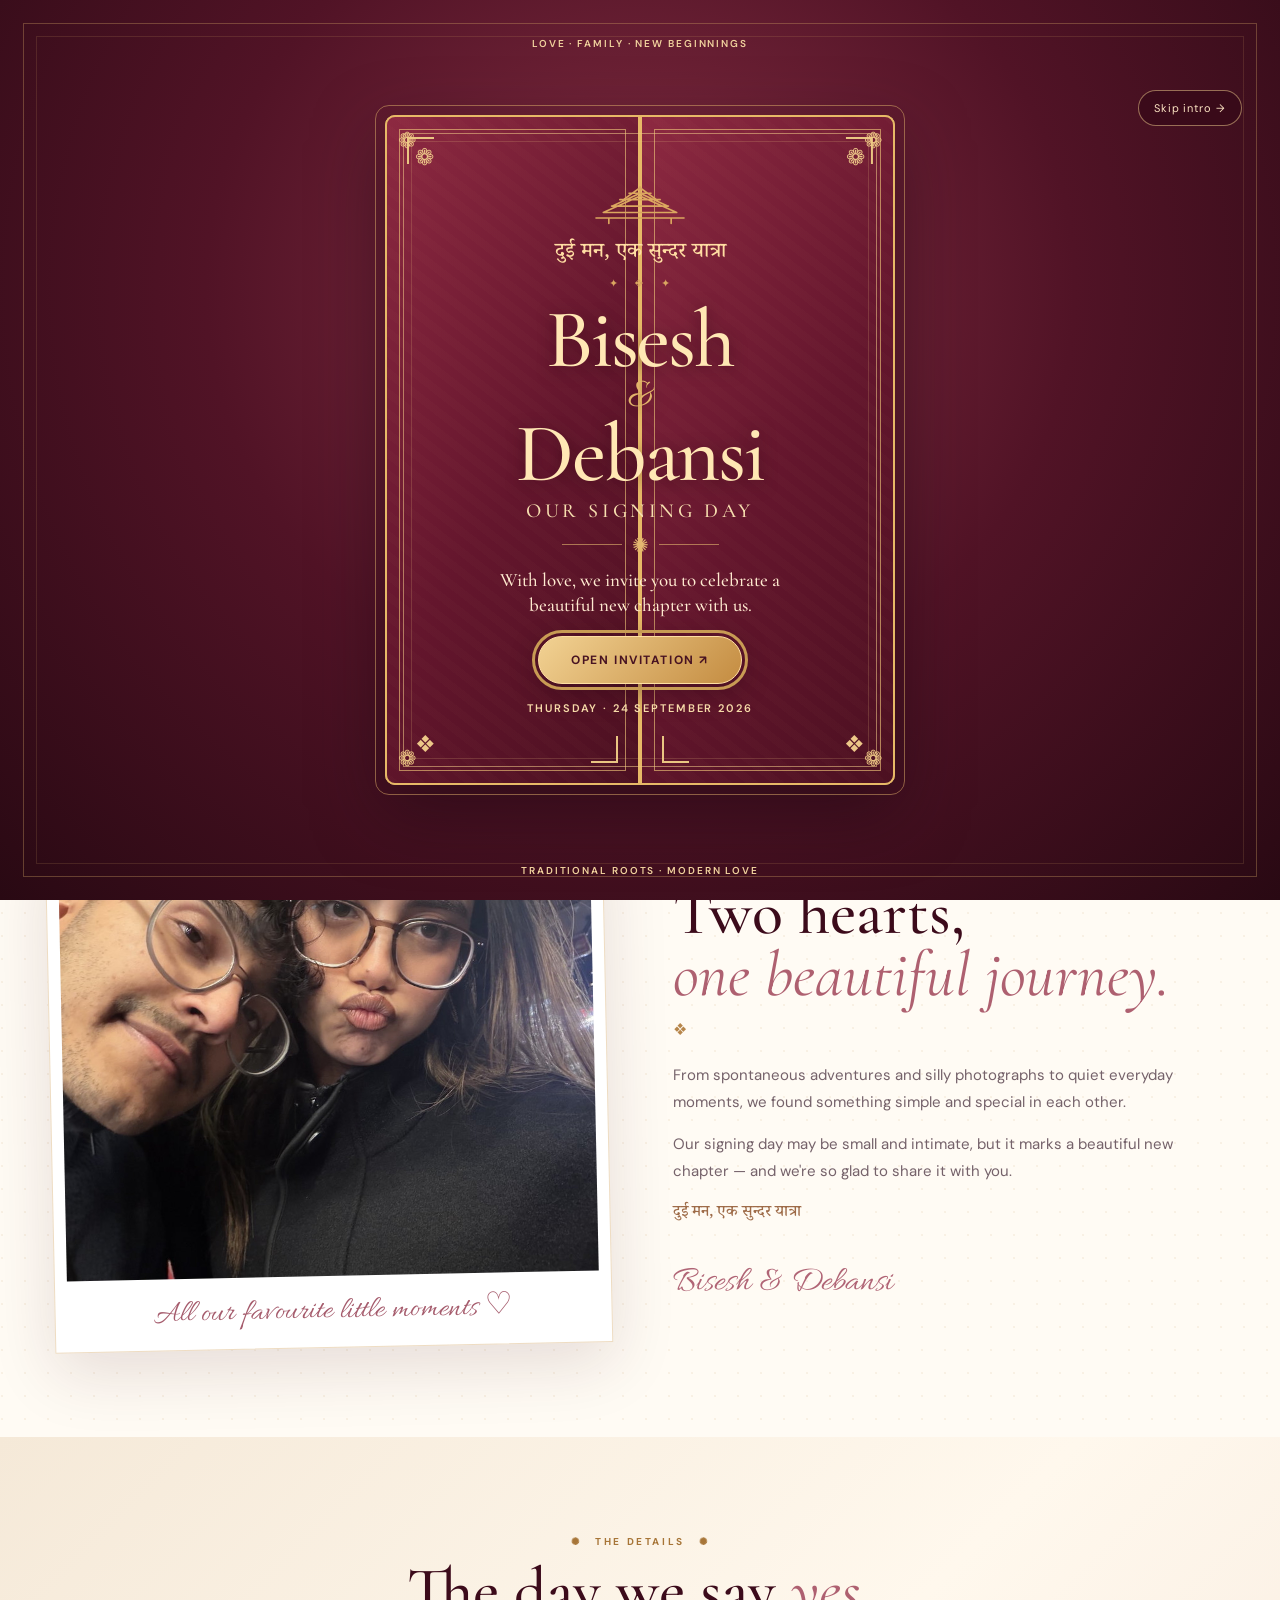
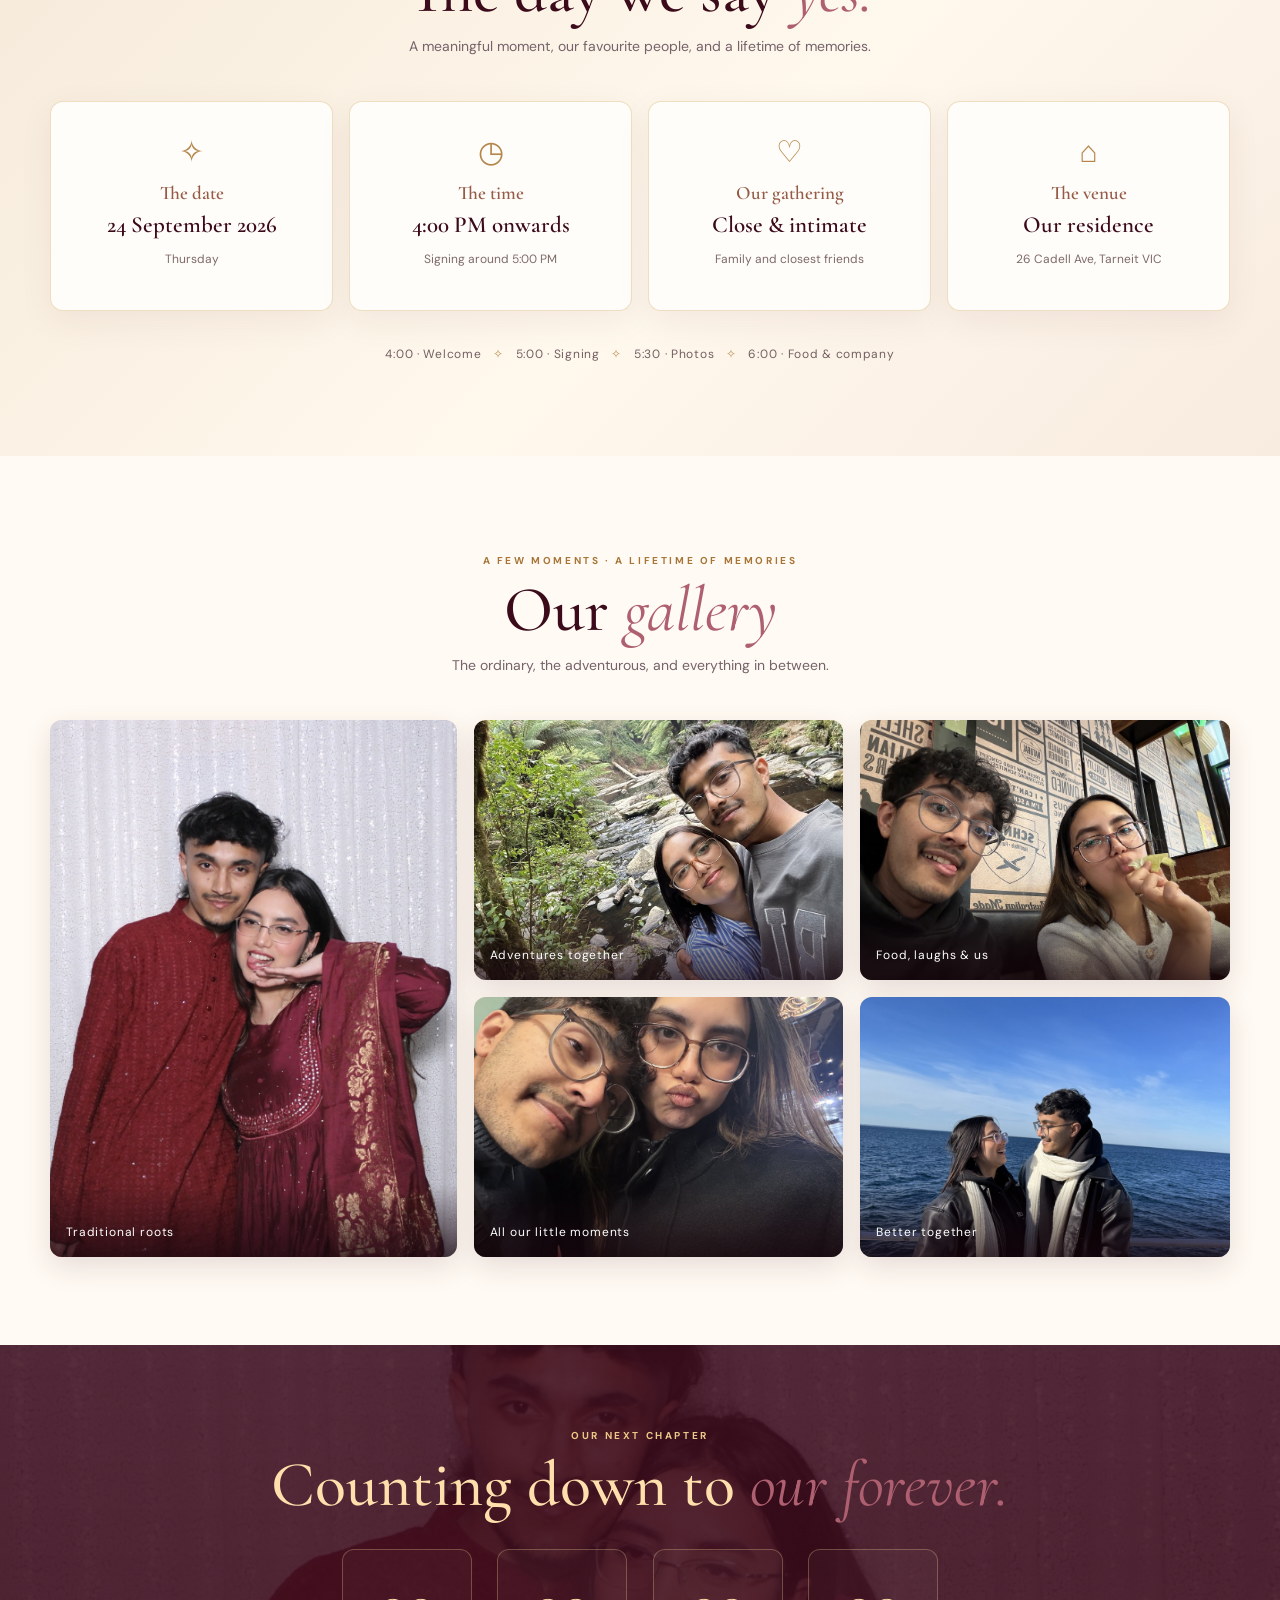
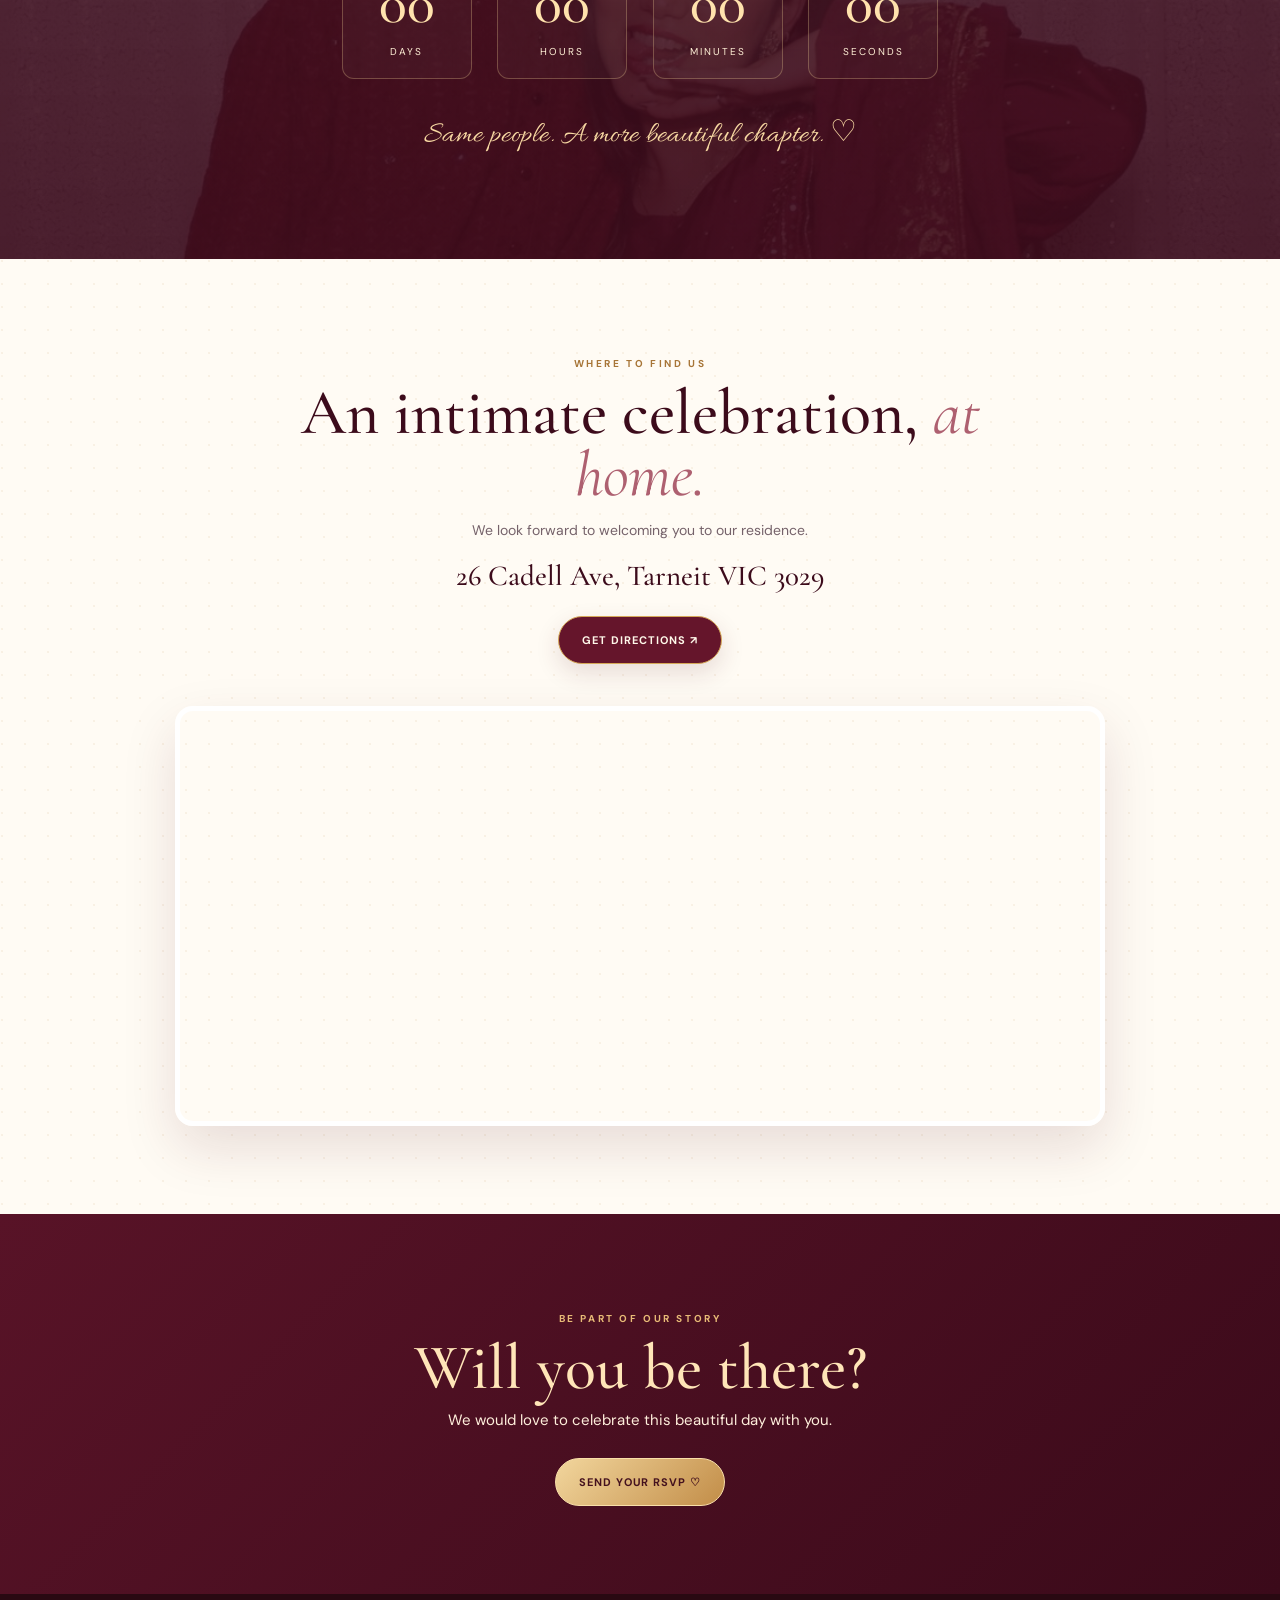
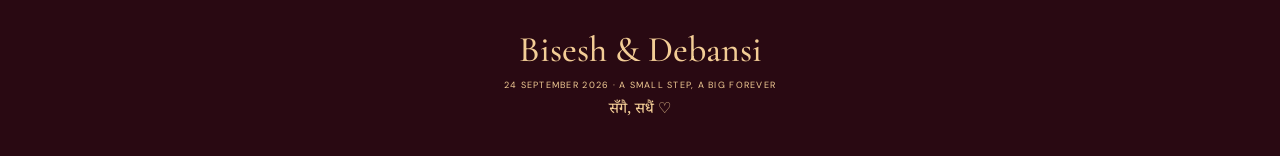
==== commit 74b94303: "Publish Deploy 2 Nepali signing invitation and matching RSVP UI" ====
--- a/signing/index.html
+++ b/signing/index.html
@@ -1,36 +1,10 @@
-<!doctype html>
-<html lang="en">
-<head>
-<meta charset="utf-8"><meta name="viewport" content="width=device-width,initial-scale=1,viewport-fit=cover"><meta name="theme-color" content="#430e1a">
-<meta name="description" content="Bisesh & Debansi invite you to their signing day, 24 September 2026."><meta property="og:title" content="Bisesh & Debansi — Our Signing Day"><meta property="og:description" content="A small step, a big forever. 24 September 2026."><meta property="og:image" content="https://www.biseshl.com.np/signing/assets/ocean-hq.jpg">
-<title>Bisesh & Debansi | Our Signing Day</title>
-<link rel="preconnect" href="https://fonts.googleapis.com"><link rel="preconnect" href="https://fonts.gstatic.com" crossorigin>
-<link rel="stylesheet" href="./wedding-redesign.css?v=20260919-nepali-1"><link rel="stylesheet" href="./wedding-fixes.css?v=20260919-nav-map-2"><link rel="stylesheet" href="./invitation-opening-2026.css?v=20260919-mobile-repair-3">
-<style>/* Critical layout safety if a mobile browser delays external CSS. */ #invitationIntro[hidden]{display:none!important}#invitationIntro:not([hidden]){position:fixed;inset:0;z-index:9999;overflow:hidden;display:grid;place-items:center;background:#430e1a;color:#f6dfb5;padding:16px}#invitationIntro .intro-card{max-width:92vw}#invitationIntro .intro-inside img{max-width:70%;max-height:200px;object-fit:cover}body.invitation-locked{overflow:hidden}</style>
-</head>
-<body>
-<div id="invitationIntro" class="invitation-intro" hidden role="dialog" aria-modal="true" aria-label="Open Bisesh and Debansi's invitation">
- <div class="intro-ambient" aria-hidden="true"></div>
- <p class="intro-topline">A CELEBRATION OF LOVE · FAMILY · TOGETHERNESS</p>
- <div class="intro-card">
-  <div class="intro-inside"><img src="./assets/ocean-hq.jpg" alt="Bisesh and Debansi smiling together by the ocean" width="245" height="200"><strong>A new chapter begins ♡</strong><p>24 SEPTEMBER 2026</p></div>
-  <div class="intro-door left" aria-hidden="true"><span class="door-motif">❀</span></div>
-  <div class="intro-door right" aria-hidden="true"><span class="door-motif">❀</span></div>
-  <div class="intro-cover"><p class="intro-mark">✺ &nbsp; ♡ &nbsp; ✺</p><p class="intro-nepali" lang="ne">दुई मन, एक सुन्दर यात्रा</p><h2>Bisesh <em>&amp;</em> Debansi</h2><p class="intro-subtitle">Our Signing Day</p><span class="intro-rule" aria-hidden="true"></span><p class="intro-invite-text">With love, we invite you to celebrate this beautiful new chapter with us.</p><button id="openInvitation" class="intro-open" type="button">✧ &nbsp; Open Invitation &nbsp; ✧</button><p class="intro-date">THURSDAY · 24 SEPTEMBER 2026</p></div>
- </div>
- <span class="intro-petal" style="--x:7%;--dur:11s;--delay:-3s" aria-hidden="true"></span><span class="intro-petal" style="--x:25%;--dur:15s;--delay:-8s" aria-hidden="true"></span><span class="intro-petal" style="--x:76%;--dur:13s;--delay:-5s" aria-hidden="true"></span><span class="intro-petal" style="--x:90%;--dur:17s;--delay:-10s" aria-hidden="true"></span>
- <p class="intro-bottomline">TRADITIONAL ROOTS · MODERN LOVE · A BEAUTIFUL TOMORROW</p>
- <button id="skipInvitation" class="intro-skip" type="button">Skip intro →</button>
-</div>
-<nav class="nav" aria-label="Main navigation"><div class="nav-inner"><div class="nav-side nav-left"><a href="#story">Our story</a><a href="#details">Details</a><a href="#gallery">Gallery</a></div><a class="nav-brand" href="#home" aria-label="Bisesh and Debansi — back to top"><strong>B &amp; D</strong><small>TWO HEARTS · ONE JOURNEY</small></a><div class="nav-side nav-right"><a href="#venue">Venue</a><a class="nav-rsvp" href="./rsvp-direct-2026.html">RSVP ↗</a></div><button class="menu" id="menu" type="button" aria-label="Open navigation menu" aria-controls="links" aria-expanded="false">☰</button><div class="nav-side nav-mobile" id="links"><a href="#story">Our story</a><a href="#details">Details</a><a href="#gallery">Gallery</a><a href="#venue">Venue</a><a class="nav-rsvp" href="./rsvp-direct-2026.html">RSVP ↗</a></div></div></nav>
-<main>
-<section class="hero" id="home" aria-labelledby="hero-title"><img class="hero-image" src="./assets/ocean-hq.jpg" alt="Bisesh and Debansi smiling at each other by the ocean" fetchpriority="high"><div class="hero-shade"></div><span class="hero-stamp" aria-hidden="true">Better<br>together ♡</span><span class="petal" style="--x:7%;--dur:11s;--delay:-2s" aria-hidden="true"></span><span class="petal" style="--x:22%;--dur:14s;--delay:-9s" aria-hidden="true"></span><span class="petal" style="--x:41%;--dur:12s;--delay:-5s" aria-hidden="true"></span><span class="petal" style="--x:65%;--dur:16s;--delay:-10s" aria-hidden="true"></span><span class="petal" style="--x:88%;--dur:13s;--delay:-8s" aria-hidden="true"></span><div class="hero-inner"><div class="hero-copy reveal"><p class="eyebrow">A NEW CHAPTER BEGINS</p><h1 id="hero-title">Bisesh <em>&amp;</em> Debansi</h1><p class="subtitle">Our Signing Day</p><div class="gold-rule" aria-hidden="true"><span>✺</span></div><p class="hero-date">24 September 2026</p><p class="date-mini">THURSDAY · 26 CADELL AVE, TARNEIT</p><p class="hero-script">A small step, a big forever.</p><p class="hero-quote">With full hearts, we invite our favourite people to celebrate this intimate moment with us.</p><div class="hero-actions"><a class="btn primary" href="./rsvp-direct-2026.html">RSVP now ↗</a><a class="btn outline" href="#details">The details ↓</a></div></div></div></section>
-<section class="story pattern" id="story" aria-labelledby="story-title"><span class="ornament left" aria-hidden="true"></span><span class="ornament right" aria-hidden="true"></span><div class="story-grid"><div class="story-copy reveal"><p class="eyebrow">OUR STORY</p><h2 id="story-title">From everyday moments<br><em>to a forever.</em></h2><p>Different days, same us — laughing a little louder, dreaming a little bigger, and choosing each other every day.</p><p>What began as simple moments became our favourite adventure. Our signing day is small and intimate, but it means the world to us.</p><p class="nepali-line" lang="ne">सँगै, सधैं ♡</p><p class="story-note">TOGETHER, ALWAYS</p></div><div class="polaroid reveal"><img src="./assets/selfie-hq.jpg" loading="lazy" alt="A playful close-up selfie of Bisesh and Debansi"><span class="polaroid-caption">Our favourite kind of us ♡</span></div></div></section>
-<section class="details pattern" id="details" aria-labelledby="details-title"><div class="section-heading reveal"><p class="eyebrow">✺ &nbsp; THE DETAILS &nbsp; ✺</p><h2 id="details-title">The day we say <em>yes.</em></h2><p>Just our favourite people, a meaningful moment, and lots of love.</p></div><div class="details-grid"><div class="detail-item reveal"><span class="detail-icon" aria-hidden="true">▦</span><b>The date</b><strong>24 September 2026</strong><p>Thursday</p></div><div class="detail-item reveal"><span class="detail-icon" aria-hidden="true">◷</span><b>The time</b><strong>4:00 PM onwards</strong><p>Signing around 5:00 PM</p></div><div class="detail-item reveal"><span class="detail-icon" aria-hidden="true">♡</span><b>The gathering</b><strong>Close &amp; intimate</strong><p>Our family and closest friends</p></div><div class="detail-item reveal"><span class="detail-icon" aria-hidden="true">⌂</span><b>The venue</b><strong>Our residence</strong><p>26 Cadell Ave, Tarneit VIC</p></div></div><div class="tiny-timeline"><span>4:00 · Welcome</span><span>5:00 · Signing</span><span>5:30 · Photos</span><span>6:00 · Food &amp; company</span></div></section>
-<section class="gallery-section pattern" id="gallery" aria-labelledby="gallery-title"><div class="section-heading reveal"><p class="eyebrow">SOME MOMENTS, A LIFETIME OF MEMORIES</p><h2 id="gallery-title">Our <em>gallery</em></h2><p>The ordinary, the adventurous, and everything in between.</p></div><div class="gallery"><button class="shot tall reveal" type="button" data-img="./assets/traditional-hq.jpg" aria-label="View our traditional-outfit photo"><img src="./assets/traditional-hq.jpg" loading="lazy" alt="Bisesh and Debansi in red traditional clothing"><span>Traditional roots · Same hearts</span></button><button class="shot reveal" type="button" data-img="./assets/forest-hq.jpg" aria-label="View our forest photo"><img src="./assets/forest-hq.jpg" loading="lazy" alt="Bisesh and Debansi together by a forest creek"><span>Adventures together</span></button><button class="shot reveal" type="button" data-img="./assets/restaurant-hq.jpg" aria-label="View our restaurant photo"><img src="./assets/restaurant-hq.jpg" loading="lazy" alt="Bisesh and Debansi enjoying food together"><span>The little things</span></button><button class="shot reveal" type="button" data-img="./assets/selfie-hq.jpg" aria-label="View our selfie"><img src="./assets/selfie-hq.jpg" loading="lazy" alt="Bisesh and Debansi taking a playful selfie"><span>All our silly moments</span></button><button class="shot reveal" type="button" data-img="./assets/ocean-hq.jpg" aria-label="View our ocean photo"><img src="./assets/ocean-hq.jpg" loading="lazy" alt="Bisesh and Debansi by the ocean"><span>Better together</span></button></div><p class="gallery-caption">These are the days we never want to forget. ♡</p></section>
-<section class="countdown" aria-labelledby="countdown-title"><p class="eyebrow">A HISTORIC MOMENT · OUR NEXT CHAPTER</p><h2 id="countdown-title">Counting down to <span class="script">our forever</span></h2><div class="clock" aria-label="Countdown to our signing day"><div><b id="days">00</b><span>Days</span></div><div><b id="hours">00</b><span>Hours</span></div><div><b id="minutes">00</b><span>Minutes</span></div><div><b id="seconds">00</b><span>Seconds</span></div></div><p class="countdown-line">Same souls, a new milestone. ♡</p></section>
-<section class="venue pattern" id="venue" aria-labelledby="venue-title"><div class="venue-inner reveal"><p class="eyebrow">WHERE TO FIND US</p><h2 id="venue-title">An intimate celebration, <em>at home.</em></h2><div class="gold-rule" aria-hidden="true"><span>✺</span></div><p>Our residence · Tarneit, Victoria</p><p class="venue-address">26 Cadell Ave, Tarneit VIC</p><p>We look forward to welcoming you to our home for our signing day.</p><a class="btn outline venue-directions" href="https://www.google.com/maps/search/?api=1&amp;query=26%20Cadell%20Ave%2C%20Tarneit%2C%20VIC%2C%20Australia" target="_blank" rel="noopener noreferrer">Get directions ↗</a><div class="venue-map"><iframe title="Google Map showing 26 Cadell Ave, Tarneit VIC" src="https://www.google.com/maps?q=26%20Cadell%20Ave%2C%20Tarneit%2C%20VIC%2C%20Australia&amp;output=embed" loading="lazy" referrerpolicy="no-referrer-when-downgrade" allowfullscreen></iframe></div></div></section>
-<section class="invite-rsvp pattern" id="rsvp" aria-labelledby="rsvp-title"><div class="invite-rsvp-inner"><div class="reveal"><p class="eyebrow">BE PART OF OUR STORY</p><h2 id="rsvp-title">Will you be there?</h2><p>We’d love to celebrate this special day with you.<br>Kindly let us know if you’ll be joining our signing day.</p><p class="script">Good people make beautiful days ♡</p></div><a class="btn primary" href="./rsvp-direct-2026.html">RSVP now →</a></div></section>
-</main><footer><strong>Bisesh &amp; Debansi</strong><p>24 SEPTEMBER 2026 · A SMALL STEP, A BIG FOREVER</p><span class="footer-script">Love · Family · Friends · Always ♡</span></footer><div class="lightbox" id="lightbox" role="dialog" aria-modal="true" aria-label="Photo preview"><button id="close" type="button" aria-label="Close photo preview">×</button><img id="lightboxImg" alt="Enlarged gallery photograph"></div>
-<script src="./app-rsvp-v2.js?v=20260919-card-mobile-repair-3" defer></script>
-</body></html>+<!doctype html><html lang="en"><head><meta charset="utf-8"><meta name="viewport" content="width=device-width,initial-scale=1,viewport-fit=cover"><meta name="theme-color" content="#3c0b1b"><meta name="robots" content="noindex,nofollow"><title>Bisesh &amp; Debansi · Our Signing Day</title><meta name="description" content="Bisesh and Debansi invite you to celebrate their signing day on 24 September 2026"><meta property="og:image" content="https://www.biseshl.com.np/signing/assets/ocean-hq.jpg"><link rel="preconnect" href="https://fonts.googleapis.com"><link rel="preconnect" href="https://fonts.gstatic.com" crossorigin><link href="https://fonts.googleapis.com/css2?family=Cormorant+Garamond:wght@400;500;600;700&family=DM+Sans:wght@400;500;600;700&family=Noto+Serif+Devanagari:wght@400;500;600&family=Allura&display=swap" rel="stylesheet"><link rel="stylesheet" href="./deploy2.css?v=2.0.1"><script src="./deploy2.js?v=2.0.1" defer></script><style>.intro[hidden],.mobile-nav[hidden],.photo-dialog[hidden]{display:none!important}</style></head><body>
+<div class="intro" id="intro" role="dialog" aria-modal="true" aria-label="Open our invitation" hidden><div class="intro-sparkles" aria-hidden="true"><i></i><i></i><i></i><i></i><i></i><i></i></div><p class="intro-kicker">LOVE · FAMILY · NEW BEGINNINGS</p><div class="invite-book"><div class="book-inside" aria-hidden="true"><span class="book-inside-motif">✺</span><img src="./assets/traditional-hq.jpg" alt=""><span class="inside-nepali" lang="ne">सँगै, सधैं</span><strong>Our beautiful new chapter</strong><span>24 September 2026</span></div><div class="book-leaf book-left" aria-hidden="true"><span class="leaf-inner"></span><span class="leaf-flower">❁</span><span class="leaf-bottom">❖</span></div><div class="book-leaf book-right" aria-hidden="true"><span class="leaf-inner"></span><span class="leaf-flower">❁</span><span class="leaf-bottom">❖</span></div><div class="book-cover"><div class="cover-corners" aria-hidden="true"><span>❁</span><span>❁</span><span>❁</span><span>❁</span></div><svg class="temple-mark" viewBox="0 0 120 48" aria-hidden="true"><path d="M12 36H108M20 30H100M29 23H91M38 16H82M48 9H72M60 2V9M26 36V42M94 36V42M20 30L60 12L100 30M30 23L60 9L90 23M42 16L60 3L78 16"/></svg><p class="cover-nepali" lang="ne">दुई मन, एक सुन्दर यात्रा</p><span class="cover-ornament">✦ &nbsp; ❖ &nbsp; ✦</span><h1>Bisesh <span>&amp;</span> Debansi</h1><p class="cover-subtitle">OUR SIGNING DAY</p><div class="cover-rule">✺</div><p class="cover-message">With love, we invite you to celebrate a beautiful new chapter with us.</p><button class="open-invite" id="openInvite" type="button">Open Invitation ↗</button><p class="cover-date">THURSDAY · 24 SEPTEMBER 2026</p></div></div><button class="skip-intro" id="skipIntro" type="button">Skip intro →</button><p class="intro-footer">TRADITIONAL ROOTS · MODERN LOVE</p></div>
+<header class="site-header" id="home"><div class="nav-shell"><a href="#home" class="brand"><span>B <em>&amp;</em> D</span><small>TOGETHER, ALWAYS</small></a><nav class="desktop-nav" aria-label="Main menu"><a href="#story">Our story</a><a href="#details">Details</a><a href="#gallery">Gallery</a><a href="#venue">Venue</a><a class="nav-cta" href="./rsvp-direct-2026.html">RSVP ↗</a></nav><button class="mobile-menu-button" id="menuToggle" type="button" aria-label="Open menu" aria-controls="mobileNav" aria-expanded="false"><span></span><span></span><span></span></button></div><nav class="mobile-nav" id="mobileNav" hidden aria-label="Mobile menu"><a href="#story">Our story</a><a href="#details">Details</a><a href="#gallery">Gallery</a><a href="#venue">Venue</a><a href="./rsvp-direct-2026.html">RSVP ↗</a></nav></header>
+<main><section class="hero"><div class="hero-photo"><img src="./assets/ocean-hq.jpg" alt="Bisesh and Debansi smiling by the ocean" fetchpriority="high"><span class="photo-handwriting">Better together ♡</span></div><div class="hero-copy"><div class="copy-frame"><p class="eyebrow">A NEW CHAPTER BEGINS</p><span class="small-rosette">❖</span><h2 id="heroHeading">Bisesh <em>&amp;</em> Debansi</h2><p class="hero-sub">Our Signing Day</p><p class="nepali-mini" lang="ne">सँगै, सधैं ♡</p><div class="ornate-divider">✧ &nbsp; ❖ &nbsp; ✧</div><p class="date-text">24 September 2026</p><p class="venue-short">THURSDAY · 26 CADELL AVE, TARNEIT VIC</p><p class="handwriting">A small step, a big forever.</p><p class="hero-description">With full hearts, we invite our favourite people to share this intimate and historic moment with us.</p><div class="actions"><a class="button button-primary" href="./rsvp-direct-2026.html">Kindly RSVP ↗</a><a class="button button-outline" href="#details">The details ↓</a></div></div></div></section>
+<section class="story-section paper-section" id="story"><div class="section-shell story-grid"><div class="story-photo reveal"><img src="./assets/selfie-hq.jpg" loading="lazy" alt="A playful selfie of Bisesh and Debansi"><span>All our favourite little moments ♡</span></div><div class="story-copy reveal"><p class="eyebrow">OUR STORY</p><h2 class="section-title">Two hearts,<br><em>one beautiful journey.</em></h2><div class="gold-divider">❖</div><p>From spontaneous adventures and silly photographs to quiet everyday moments, we found something simple and special in each other.</p><p>Our signing day may be small and intimate, but it marks a beautiful new chapter — and we're so glad to share it with you.</p><p class="nepali-quote" lang="ne">दुई मन, एक सुन्दर यात्रा</p><p class="signed">Bisesh &amp; Debansi</p></div></div></section>
+<section class="details-section" id="details"><div class="section-shell"><div class="section-heading reveal"><p class="eyebrow">✺ &nbsp; THE DETAILS &nbsp; ✺</p><h2 class="section-title">The day we say <em>yes.</em></h2><p>A meaningful moment, our favourite people, and a lifetime of memories.</p></div><div class="detail-grid"><article class="detail-card reveal"><span class="detail-icon">✧</span><h3>The date</h3><strong>24 September 2026</strong><p>Thursday</p></article><article class="detail-card reveal"><span class="detail-icon">◷</span><h3>The time</h3><strong>4:00 PM onwards</strong><p>Signing around 5:00 PM</p></article><article class="detail-card reveal"><span class="detail-icon">♡</span><h3>Our gathering</h3><strong>Close &amp; intimate</strong><p>Family and closest friends</p></article><article class="detail-card reveal"><span class="detail-icon">⌂</span><h3>The venue</h3><strong>Our residence</strong><p>26 Cadell Ave, Tarneit VIC</p></article></div><p class="timeline">4:00 · Welcome <span>✧</span> 5:00 · Signing <span>✧</span> 5:30 · Photos <span>✧</span> 6:00 · Food &amp; company</p></div></section>
+<section class="gallery-section paper-section" id="gallery"><div class="section-shell"><div class="section-heading reveal"><p class="eyebrow">A FEW MOMENTS · A LIFETIME OF MEMORIES</p><h2 class="section-title">Our <em>gallery</em></h2><p>The ordinary, the adventurous, and everything in between.</p></div><div class="photo-grid"><button class="gallery-photo gallery-tall reveal" type="button" data-photo="./assets/traditional-hq.jpg"><img src="./assets/traditional-hq.jpg" loading="lazy" alt="Bisesh and Debansi in traditional clothing"><span>Traditional roots</span></button><button class="gallery-photo reveal" type="button" data-photo="./assets/forest-hq.jpg"><img src="./assets/forest-hq.jpg" loading="lazy" alt="Bisesh and Debansi by a forest creek"><span>Adventures together</span></button><button class="gallery-photo reveal" type="button" data-photo="./assets/restaurant-hq.jpg"><img src="./assets/restaurant-hq.jpg" loading="lazy" alt="Bisesh and Debansi enjoying a meal"><span>Food, laughs &amp; us</span></button><button class="gallery-photo reveal" type="button" data-photo="./assets/selfie-hq.jpg"><img src="./assets/selfie-hq.jpg" loading="lazy" alt="Bisesh and Debansi taking a selfie"><span>All our little moments</span></button><button class="gallery-photo reveal" type="button" data-photo="./assets/ocean-hq.jpg"><img src="./assets/ocean-hq.jpg" loading="lazy" alt="Bisesh and Debansi by the ocean"><span>Better together</span></button></div></div></section>
+<section class="countdown-section"><div class="section-shell"><p class="eyebrow">OUR NEXT CHAPTER</p><h2 class="section-title">Counting down to <em>our forever.</em></h2><div class="clock" aria-label="Countdown to our signing day"><div><strong id="days">00</strong><span>Days</span></div><div><strong id="hours">00</strong><span>Hours</span></div><div><strong id="minutes">00</strong><span>Minutes</span></div><div><strong id="seconds">00</strong><span>Seconds</span></div></div><p>Same people. A more beautiful chapter. ♡</p></div></section>
+<section class="venue-section paper-section" id="venue"><div class="section-shell"><div class="section-heading reveal"><p class="eyebrow">WHERE TO FIND US</p><h2 class="section-title">An intimate celebration, <em>at home.</em></h2><p>We look forward to welcoming you to our residence.</p><address>26 Cadell Ave, Tarneit VIC 3029</address><a class="button button-primary" href="https://www.google.com/maps/search/?api=1&amp;query=26%20Cadell%20Ave%2C%20Tarneit%2C%20VIC%2C%20Australia" target="_blank" rel="noopener noreferrer">Get directions ↗</a></div><div class="map-wrap reveal"><iframe title="Google Maps for our signing day venue" src="https://www.google.com/maps?q=26%20Cadell%20Ave%2C%20Tarneit%2C%20VIC%2C%20Australia&amp;output=embed" loading="lazy" referrerpolicy="no-referrer-when-downgrade" allowfullscreen></iframe></div></div></section>
+<section class="closing-section"><div class="section-shell closing-content"><p class="eyebrow">BE PART OF OUR STORY</p><h2 class="section-title">Will you be there?</h2><p>We would love to celebrate this beautiful day with you.</p><a class="button button-gold" href="./rsvp-direct-2026.html">Send your RSVP ♡</a></div></section></main><footer class="site-footer"><strong>Bisesh &amp; Debansi</strong><small>24 SEPTEMBER 2026 · A SMALL STEP, A BIG FOREVER</small><span lang="ne">सँगै, सधैं ♡</span></footer><div id="photoDialog" class="photo-dialog" role="dialog" aria-modal="true" aria-label="Photo preview" hidden><button id="closePhoto" type="button" aria-label="Close photo">×</button><img id="largePhoto" alt=""></div></body></html>
--- a/signing/deploy2.css
+++ b/signing/deploy2.css
@@ -0,0 +1,10 @@
+:root{--wine:#65152b;--deep:#3c0b1b;--ruby:#81253a;--gold:#c89b54;--pale:#f1d6a1;--cream:#fff8ed;--paper:#fffcf6;--ink:#3f2830;--muted:#75626a;--serif:'Cormorant Garamond',Georgia,serif;--sans:'DM Sans',Arial,sans-serif;--nep:'Noto Serif Devanagari',serif;--script:'Allura',cursive}*,:before,:after{box-sizing:border-box}html{scroll-behavior:smooth;scroll-padding-top:90px}body{margin:0;background:var(--cream);color:var(--ink);font-family:var(--sans);overflow-x:hidden}body.intro-locked{overflow:hidden}a{text-decoration:none;color:inherit}img{max-width:100%;display:block}button,input,select,textarea{font:inherit}button{cursor:pointer}:focus-visible{outline:3px solid var(--gold);outline-offset:3px}.intro[hidden],.mobile-nav[hidden],.photo-dialog[hidden],.rsvp-confirm[hidden]{display:none!important}
+/* A real centre-fold ceremonial invitation: everything fits in the device viewport. */
+.intro{position:fixed;inset:0;z-index:10000;display:flex;justify-content:center;align-items:center;overflow:hidden;isolation:isolate;width:100%;height:100vh;height:100dvh;padding:clamp(10px,2vh,20px) 14px;background:radial-gradient(ellipse at 50% 32%,#852e43,#511326 48%,#290913);color:#f9e3ba;transition:opacity .65s ease}.intro:before,.intro:after{content:'';position:absolute;inset:clamp(8px,2.7vw,23px);border:1px solid #d9aa6655;pointer-events:none}.intro:after{inset:clamp(17px,4.5vw,36px);border-color:#d9aa6628}.intro-kicker,.intro-footer{position:absolute;left:12px;right:12px;z-index:2;text-align:center;font-size:clamp(7px,1.75vw,10px);font-weight:600;letter-spacing:.19em;color:#f1d39e;margin:0;line-height:1.5}.intro-kicker{top:clamp(13px,4vh,40px)}.intro-footer{bottom:clamp(12px,2.5vh,25px)}.invite-book{width:min(510px,88vw);height:min(670px,76dvh);min-height:280px;flex:none;position:relative;perspective:1450px;filter:drop-shadow(0 24px 34px #1e07128a);transition:transform .7s ease}.invite-book:before{content:'';position:absolute;inset:-10px;border:1px solid #d8aa6888;border-radius:14px;pointer-events:none}.book-inside,.book-leaf,.book-cover{position:absolute;inset:0;border-radius:10px}.book-inside{background:linear-gradient(130deg,#fffbf4,#f5e4c8);color:var(--deep);z-index:1;border:3px double var(--gold);display:flex;flex-direction:column;align-items:center;justify-content:center;gap:9px;text-align:center;padding:20px}.book-inside img{width:min(240px,76%);height:29%;min-height:95px;max-height:190px;object-fit:cover;object-position:center 32%;border:6px solid white;box-shadow:0 9px 28px #46132338}.book-inside-motif{font-size:32px;color:#a87b3c}.inside-nepali{font:500 clamp(17px,3vw,24px) var(--nep)}.book-inside strong{font:500 clamp(25px,6vw,42px) var(--serif)}.book-inside>span:last-child{font-size:11px;letter-spacing:.2em}.book-leaf{z-index:2;width:50%;right:auto;border:2px solid #e7b967;background:repeating-linear-gradient(38deg,#ffd28b04 0 8px,transparent 8px 16px),linear-gradient(125deg,#8d2941,#64162d 54%,#4c1021);transform-style:preserve-3d;backface-visibility:hidden;transition:transform 1.22s cubic-bezier(.2,.78,.2,1),filter .9s}.book-left{transform-origin:0 50%;border-radius:10px 0 0 10px}.book-right{left:50%;transform-origin:100% 50%;border-radius:0 10px 10px 0}.leaf-inner{position:absolute;inset:12px;border:1px solid #e9bd76aa}.leaf-inner:before,.leaf-inner:after{content:'';position:absolute;width:27px;height:27px;border-top:2px solid #e9c682;border-left:2px solid #e9c682;top:7px;left:7px}.leaf-inner:after{top:auto;left:auto;right:7px;bottom:7px;transform:rotate(180deg)}.book-right .leaf-inner{transform:scaleX(-1)}.leaf-flower,.leaf-bottom{position:absolute;left:28px;top:25px;color:#ecc788;font-size:23px}.leaf-bottom{top:auto;bottom:24px}.book-right .leaf-flower,.book-right .leaf-bottom{left:auto;right:28px}.book-cover{z-index:4;display:flex;flex-direction:column;justify-content:center;align-items:center;text-align:center;padding:clamp(16px,3.8vh,36px) clamp(20px,6vw,44px);pointer-events:none;transition:opacity .32s ease,transform .45s ease}.book-cover>*{position:relative;z-index:1}.book-cover:before,.book-cover:after{content:'';position:absolute;inset:18px;border:1px solid #efc88790;pointer-events:none}.book-cover:after{inset:26px;border-color:#efc88730}.cover-corners{position:absolute;inset:13px;display:flex;justify-content:space-between;align-content:space-between;flex-wrap:wrap;pointer-events:none}.cover-corners span{width:50%;font:22px var(--serif);text-align:left;color:#efc986}.cover-corners span:nth-child(even){text-align:right}.cover-corners span:nth-child(n+3){align-self:flex-end}.temple-mark{width:clamp(72px,18vw,110px);height:auto;margin-bottom:clamp(3px,1vh,11px);fill:none;stroke:#dba75f;stroke-width:1.8;stroke-linecap:round;stroke-linejoin:round}.cover-nepali{font:500 clamp(13px,3vw,21px)/1.5 var(--nep);color:#ffdda3;margin:0}.cover-ornament{color:#daa660;font-size:11px;letter-spacing:.17em;margin:clamp(3px,.7vh,8px) 0}.book-cover h1{font:500 clamp(45px,10vw,83px)/.85 var(--serif);color:#ffe7b4;margin:clamp(5px,1vh,12px) 0 0;letter-spacing:-.025em;text-shadow:0 3px 16px #2e071288}.book-cover h1 span{display:block;font:42px/.9 var(--script);color:#e2b46b;margin:3px 0}.cover-subtitle{font:500 clamp(13px,2.8vw,20px) var(--serif);letter-spacing:.18em;margin:clamp(5px,1vh,13px) 0 0;color:#f7dfb0}.cover-rule{display:flex;align-items:center;gap:10px;color:#e5b971;font-size:20px;margin:clamp(5px,1vh,11px) 0}.cover-rule:before,.cover-rule:after{content:'';width:60px;height:1px;background:#e5b97199}.cover-message{font:500 clamp(15px,3vw,19px)/1.35 var(--serif);color:#ffead0;margin:0 0 clamp(10px,2vh,20px);max-width:345px}.open-invite{pointer-events:auto;display:flex;align-items:center;justify-content:center;gap:18px;min-height:48px;padding:10px clamp(17px,4vw,32px);background:linear-gradient(135deg,#f2d293,#c48c41);border:1px solid #ffdfa2;border-radius:100px;box-shadow:0 7px 28px #24061166;color:#481322;font-size:clamp(10px,2.3vw,12px);font-weight:700;letter-spacing:.13em;text-transform:uppercase;transition:transform .2s,filter .2s}.open-invite:hover{transform:translateY(-2px);filter:brightness(1.06)}.cover-date{font-size:clamp(9px,1.9vw,11px);letter-spacing:.17em;margin:clamp(9px,2vh,17px) 0 0;color:#f7dba9;font-weight:600}.skip-intro{position:absolute;z-index:10;right:clamp(18px,3vw,40px);top:clamp(60px,10vh,100px);color:#fce4c3;background:#350817aa;border:1px solid #ecc88c88;border-radius:100px;padding:10px 15px;font-size:11px;letter-spacing:.08em}.intro.opening .book-cover{opacity:0;transform:scale(.96);pointer-events:none}.intro.opening .book-left{transform:rotateY(-112deg);filter:brightness(.65)}.intro.opening .book-right{transform:rotateY(112deg);filter:brightness(.65)}.intro.opening .invite-book{transform:scale(1.02)}.intro.exiting{opacity:0;pointer-events:none}.intro-sparkles i{position:absolute;top:-20px;left:var(--x);z-index:5;width:9px;height:15px;background:#e2a0a8;border-radius:80% 15% 75% 20%;opacity:0;pointer-events:none;animation:petal-fall var(--t) linear infinite;animation-delay:var(--d)}.intro-sparkles i:nth-child(1){--x:7%;--t:12s;--d:-5s}.intro-sparkles i:nth-child(2){--x:23%;--t:15s;--d:-9s}.intro-sparkles i:nth-child(3){--x:39%;--t:13s;--d:-2s}.intro-sparkles i:nth-child(4){--x:65%;--t:16s;--d:-11s}.intro-sparkles i:nth-child(5){--x:82%;--t:11s;--d:-4s}.intro-sparkles i:nth-child(6){--x:94%;--t:14s;--d:-7s}@keyframes petal-fall{0%{transform:translate3d(0,-20px,0) rotate(0);opacity:0}12%{opacity:.65}100%{transform:translate3d(45px,110dvh,0) rotate(480deg);opacity:0}}
+/* Responsive one-menu homepage */
+.site-header{height:78px;position:sticky;top:0;z-index:100;background:var(--deep);border-bottom:1px solid #efc67c70;color:#f8e3bc;box-shadow:0 3px 22px #25030d30}.nav-shell{height:100%;max-width:1290px;padding:0 27px;margin:auto;display:flex;align-items:center;justify-content:space-between;gap:22px}.brand{display:flex;flex-direction:column;align-items:center;min-width:150px}.brand>span{font:500 33px/1 var(--serif);color:#f3d38f;letter-spacing:.09em}.brand em{font-style:normal;color:#efc37f}.brand small{font-size:8px;letter-spacing:.25em;color:#e6c28b}.desktop-nav{display:flex;align-items:center;gap:clamp(14px,2.5vw,34px)}.desktop-nav a{font-size:11px;letter-spacing:.1em;color:#ffefd9}.desktop-nav a.nav-cta{border:1px solid var(--gold);padding:12px 21px;border-radius:30px;color:#ffdb9a}.mobile-menu-button{display:none;background:transparent;border:1px solid #d6ac7088;border-radius:8px;padding:9px;width:45px;height:43px;flex-direction:column;align-items:center;justify-content:center;gap:5px}.mobile-menu-button span{width:19px;height:1px;background:#f9d9a1}.mobile-nav{position:absolute;top:78px;right:12px;left:12px;z-index:110;background:#531326;border:1px solid #d6ac7090;border-radius:0 0 14px 14px;padding:12px;box-shadow:0 16px 34px #2a061655}.mobile-nav a{display:block;text-align:center;padding:13px;color:#ffead1;font-size:13px}.mobile-nav a:last-child{color:#ffcf86;border:1px solid var(--gold);border-radius:30px}.section-shell{max-width:1180px;width:calc(100% - 40px);margin:auto}.eyebrow{font-size:10px;letter-spacing:.26em;color:#a77537;font-weight:700}.hero{display:grid;grid-template-columns:49% 51%;min-height:665px;background:var(--cream)}.hero-photo{position:relative;min-height:665px;overflow:hidden}.hero-photo img{width:100%;height:100%;position:absolute;inset:0;object-fit:cover;object-position:center 55%}.hero-photo:after{content:'';position:absolute;inset:0;background:linear-gradient(90deg,transparent 50%,#fff8ed8c 85%,var(--cream) 100%);pointer-events:none}.photo-handwriting{position:absolute;top:12%;left:6%;z-index:1;color:#fff;font:49px/1 var(--script);text-shadow:0 3px 11px #0006}.hero-copy{display:grid;place-items:center;position:relative;text-align:center;padding:55px clamp(20px,4vw,72px) 65px clamp(8px,2vw,35px);background:radial-gradient(circle at 85% 15%,#ffefc8aa,transparent 38%)}.copy-frame{max-width:525px}.hero-copy h2{font:500 clamp(55px,5.6vw,91px)/.88 var(--serif);color:var(--deep);margin:12px 0 7px;letter-spacing:-.025em}.hero-copy h2 em{font-style:normal;color:#ad6a75}.hero-sub{font:500 clamp(29px,3.5vw,51px) var(--serif);margin:0;color:var(--wine)}.nepali-mini,.nepali-quote{font:500 16px var(--nep);color:#9e6b48}.ornate-divider,.gold-divider{color:#b7864b;margin:14px auto 22px;letter-spacing:.2em}.date-text{font:500 29px var(--serif);margin:0;color:var(--deep)}.venue-short{font-size:10px;letter-spacing:.14em;line-height:1.7;color:#866e67;margin:8px auto 18px}.handwriting{font:clamp(35px,3.7vw,54px) var(--script);color:#a46073;margin:4px 0}.hero-description{font-size:14px;line-height:1.8;color:#6d5b60;max-width:450px;margin:0 auto 23px}.actions{display:flex;justify-content:center;flex-wrap:wrap;gap:12px}.button{display:inline-flex;align-items:center;justify-content:center;text-align:center;min-height:48px;padding:13px 23px;border:1px solid transparent;border-radius:50px;font-size:11px;font-weight:700;letter-spacing:.09em;text-transform:uppercase;transition:transform .2s,background .2s}.button:hover{transform:translateY(-2px)}.button-primary{color:#fff8ea;background:var(--wine);border-color:#d5a858;box-shadow:0 9px 24px #55192d24}.button-outline{color:var(--wine);border-color:var(--gold);background:var(--paper)}.button-gold{color:#44111e;background:linear-gradient(135deg,#f2d69d,#c28d48);border-color:#f9dfa9}
+/* Story, details, gallery, location and RSVP */
+.paper-section{background:radial-gradient(circle at 2px 2px,#bd914918 1px,transparent 1.5px) 0 0/23px 23px,#fffbf4}.story-section,.details-section,.gallery-section,.venue-section,.closing-section{padding:88px 0}.story-grid{display:grid;grid-template-columns:1fr 1fr;gap:65px;align-items:center}.story-photo{background:#fff;box-shadow:0 20px 65px #44162222;padding:12px;border:1px solid #dab47d77;transform:rotate(-1.2deg)}.story-photo img{width:100%;aspect-ratio:5/4;object-fit:cover;object-position:center 43%}.story-photo span{display:block;padding:12px 5px 4px;text-align:center;font:31px var(--script);color:#a55b6c}.section-title{font:500 clamp(44px,5vw,68px)/.96 var(--serif);color:var(--deep);margin:12px 0}.section-title em{color:#ae6070;font-weight:400}.story-copy p:not(.eyebrow):not(.nepali-quote):not(.signed){font-size:15px;line-height:1.8;color:var(--muted)}.signed{font:35px var(--script);color:#b06475}.details-section{background:linear-gradient(135deg,#f5e9d8,#fff8ed 57%,#f8ebdf)}.section-heading{text-align:center;margin:0 auto 42px;max-width:750px}.section-heading>p:not(.eyebrow){color:var(--muted);line-height:1.7;font-size:14px}.detail-grid{display:grid;grid-template-columns:repeat(4,1fr);gap:16px}.detail-card{padding:30px 18px;text-align:center;background:#fffdf9;border:1px solid #d8af6c67;border-radius:13px;box-shadow:0 10px 34px #490e2010}.detail-icon{font-size:30px;color:#b5874c;display:block;margin-bottom:10px}.detail-card h3{font:600 19px var(--serif);color:#955b47;margin:0 0 9px}.detail-card strong{font:600 23px/1.1 var(--serif);color:var(--deep);display:block}.detail-card p{font-size:12px;color:#7e6a68;line-height:1.5}.timeline{text-align:center;color:#745f63;margin:30px auto 0;line-height:2.2;font-size:12px;letter-spacing:.06em}.timeline span{color:#b58d51;margin:0 8px}.gallery-section{background:#fffaf3}.photo-grid{display:grid;grid-template-columns:1.1fr 1fr 1fr;grid-auto-rows:260px;gap:17px}.gallery-photo{position:relative;display:block;border:0;padding:0;overflow:hidden;border-radius:12px;box-shadow:0 10px 28px #4b1b2922;background:#eedecb;text-align:left}.gallery-photo.gallery-tall{grid-row:span 2}.gallery-photo img{width:100%;height:100%;object-fit:cover;transition:transform .5s ease}.gallery-photo:hover img{transform:scale(1.045)}.gallery-photo span{position:absolute;inset:auto 0 0;padding:40px 16px 17px;color:white;font-size:12px;letter-spacing:.07em;background:linear-gradient(transparent,#18060dbb)}.countdown-section{background:linear-gradient(#3b0b1bdb,#3b0b1be6),url('./assets/traditional-hq.jpg') center 36%/cover;color:#fff0d6;text-align:center;padding:74px 0}.countdown-section .section-title{color:#ffe0ad}.countdown-section .eyebrow{color:#edc987}.clock{display:flex;justify-content:center;gap:clamp(7px,2vw,30px);margin:34px 0}.clock>div{border:1px solid #efce924b;min-width:clamp(70px,14vw,130px);padding:18px 8px;border-radius:12px;background:#fff3dd08}.clock strong{display:block;color:#ffe2ad;font:500 clamp(32px,5vw,58px) var(--serif)}.clock span{font-size:10px;letter-spacing:.2em;text-transform:uppercase}.countdown-section>div>p:last-child{font:30px var(--script);color:#f7d8a2}.venue-section address{font:500 29px var(--serif);color:var(--deep);font-style:normal;margin:15px 0 23px}.map-wrap{width:min(100%,930px);margin:auto;border-radius:18px;border:5px solid white;box-shadow:0 22px 54px #4a122021;overflow:hidden}.map-wrap iframe{display:block;width:100%;height:410px;border:0}.closing-section{background:linear-gradient(135deg,#581327,#3b0a1a);color:#ffefdc;text-align:center}.closing-section .section-title{color:#ffe5b8}.closing-section .eyebrow{color:#e8bb77}.closing-content>p:nth-last-child(2){margin:0 0 28px;font-size:15px}.site-footer{text-align:center;background:#290912;color:#f3cd96;padding:34px 18px;display:flex;flex-direction:column;gap:8px}.site-footer strong{font:500 36px var(--serif)}.site-footer small{font-size:9px;letter-spacing:.14em}.site-footer>span{font:500 15px var(--nep)}.photo-dialog{position:fixed;inset:0;background:#1b0712ed;z-index:999;display:grid;place-items:center;padding:52px 18px 20px}.photo-dialog img{max-width:100%;max-height:calc(100dvh - 92px);object-fit:contain}.photo-dialog button{position:absolute;top:10px;right:18px;border:1px solid #dbb57c;background:#5b1830;color:white;font-size:28px;width:40px;height:40px;border-radius:50%}.reveal{transition:opacity .6s ease,translate .6s ease}.js .reveal:not(.visible){opacity:0;translate:0 18px}.js .reveal.visible{opacity:1;translate:0 0}
+/* Redesigned RSVP, still linked to the original Google Sheets endpoint */
+.rsvp-page{min-height:100dvh}.rsvp-shell{max-width:1110px;width:calc(100% - 36px);margin:38px auto 90px;display:grid;grid-template-columns:.9fr 1.1fr;gap:34px;align-items:start}.rsvp-intro-card{padding:24px 27px;background:linear-gradient(150deg,#63192d,#3e0b1c);color:#ffe3b2;border:1px solid #e4bc7b;border-radius:15px;text-align:center;box-shadow:0 20px 45px #420f241c}.rsvp-intro-card img{width:100%;aspect-ratio:4/5;object-fit:cover;object-position:center 37%;border:7px solid #fffaed;margin:15px 0}.rsvp-intro-card h1{font:500 49px/.95 var(--serif);margin:10px 0}.rsvp-intro-card .nepali-quote{color:#f8d8a5}.rsvp-intro-card p{font-size:13px;line-height:1.8}.rsvp-form-card{padding:clamp(22px,4vw,42px);background:#fffdf7;border:1px solid #d0a56377;border-radius:18px;box-shadow:0 18px 45px #420e2016}.rsvp-form-card h2{font:500 clamp(42px,5vw,62px)/1 var(--serif);color:var(--deep);margin:8px 0}.rsvp-form-card>p{font-size:14px;color:var(--muted);line-height:1.7}.form-grid{display:grid;grid-template-columns:1fr 1fr;gap:19px 15px;margin-top:25px}.form-grid label{display:block;font-size:11px;font-weight:700;letter-spacing:.06em;color:#674d55}.form-grid .wide{grid-column:1/-1}.form-grid input,.form-grid select,.form-grid textarea{display:block;width:100%;font-size:15px;color:var(--ink);margin-top:8px;padding:13px 15px;min-height:49px;border:1px solid #d8c8bd;border-radius:9px;background:#fff;outline-offset:1px}.form-grid textarea{min-height:120px;resize:vertical}.form-grid input:focus,.form-grid select:focus,.form-grid textarea:focus{border-color:#a77a40}.form-grid .form-button{width:100%;border-radius:10px}.form-button:disabled{opacity:.6;cursor:wait}.form-status{font-size:13px;line-height:1.65;margin:0;color:#5c513c}.form-status.error{color:#982c42}.form-status.sent{color:#376748}.rsvp-back{display:inline-block;font-size:12px;letter-spacing:.08em;color:#f5d6a3;border-bottom:1px solid #edc88b;padding-bottom:5px}.rsvp-private-note{font-size:12px;color:#78666a;margin-top:18px}.rsvp-confirm{background:#fff9e8;padding:16px;border:1px solid #dfc79a;border-radius:11px;font-size:13px;line-height:1.6;color:#543e42;margin-top:14px}
+@media(max-width:1000px){.hero{grid-template-columns:45% 55%}.hero-copy{padding:40px 22px}.hero-copy h2{font-size:clamp(48px,6vw,77px)}.detail-grid{grid-template-columns:repeat(2,1fr)}.story-grid{gap:25px}.photo-grid{grid-auto-rows:220px}}@media(max-width:760px){.desktop-nav{display:none}.mobile-menu-button{display:flex}.nav-shell{justify-content:center;position:relative}.mobile-menu-button{position:absolute;right:18px}.hero{grid-template-columns:1fr;min-height:0}.hero-photo{height:45svh;max-height:440px;min-height:300px}.hero-photo img{object-position:center 55%}.hero-photo:after{background:linear-gradient(transparent 62%,#fff8ed 100%)}.photo-handwriting{top:12%;left:7%;font-size:38px}.hero-copy{padding:0 22px 65px;margin-top:-20px}.hero-copy h2{font-size:clamp(53px,10vw,76px)}.hero-description{font-size:13px}.story-grid,.rsvp-shell{grid-template-columns:1fr}.story-photo{max-width:500px;margin:auto}.story-copy{text-align:center}.photo-grid{grid-template-columns:1fr 1fr;grid-auto-rows:230px;gap:12px}.gallery-photo.gallery-tall{grid-row:span 1}.rsvp-shell{max-width:630px;gap:20px}.rsvp-intro-card img{aspect-ratio:4/3;max-height:260px}}@media(max-width:520px){.intro-kicker{top:clamp(12px,3vh,25px);max-width:78%;margin:auto;letter-spacing:.11em}.intro-footer{left:10px;right:100px;text-align:left;font-size:7px;bottom:11px;letter-spacing:.08em}.invite-book{width:min(420px,89vw);height:min(580px,72dvh);min-height:285px}.book-cover{padding:20px 24px}.book-cover:before{inset:12px}.book-cover:after{inset:19px}.cover-corners{inset:10px}.temple-mark{width:79px}.cover-nepali{font-size:clamp(12px,3vw,15px)}.book-cover h1{font-size:clamp(45px,11vw,65px);margin:4px 0}.book-cover h1 span{font-size:36px}.cover-subtitle{font-size:15px;letter-spacing:.13em}.cover-message{font-size:15px;max-width:255px}.cover-date{letter-spacing:.09em;font-size:9px}.skip-intro{top:auto;bottom:clamp(15px,4vh,35px);right:15px;padding:8px 11px}.section-shell{width:calc(100% - 32px)}.section-title{font-size:clamp(42px,11vw,57px)}.story-section,.details-section,.gallery-section,.venue-section,.closing-section{padding:65px 0}.hero-copy h2{font-size:clamp(50px,11vw,66px)}.detail-grid{gap:10px}.detail-card{padding:21px 10px}.detail-card strong{font-size:21px}.timeline{font-size:11px}.photo-grid{grid-auto-rows:185px;gap:10px}.gallery-photo span{padding:30px 10px 12px;font-size:10px}.clock{gap:5px}.clock>div{min-width:0;flex:1;padding:14px 4px}.clock span{font-size:9px;letter-spacing:.1em}.map-wrap iframe{height:310px}.form-grid{grid-template-columns:1fr}.form-grid>*{grid-column:1/-1}.rsvp-shell{margin:22px auto 62px}.rsvp-form-card{padding:24px 18px}}@media(max-height:710px){.intro-kicker{top:9px;font-size:7px}.intro-footer{bottom:8px}.invite-book{height:min(510px,76dvh);min-height:255px}.temple-mark{width:64px;height:28px;margin-bottom:2px}.cover-nepali{font-size:13px}.book-cover h1{font-size:clamp(38px,8vh,58px)}.book-cover h1 span{font-size:28px;margin:0}.cover-ornament,.cover-rule{margin:3px 0}.cover-subtitle{margin:1px 0}.cover-message{font-size:14px;margin-bottom:7px}.cover-date{margin-top:7px}.open-invite{min-height:40px;padding:8px 18px}.skip-intro{top:auto;bottom:11px}}@media(max-height:520px){.intro-kicker,.intro-footer,.temple-mark,.cover-message,.cover-ornament,.cover-date{display:none}.invite-book{height:90dvh;min-height:0;width:min(460px,85vw)}.book-cover h1{font-size:41px}.cover-subtitle{font-size:13px}}@media(prefers-reduced-motion:reduce){*,*:before,*:after{scroll-behavior:auto!important;animation-duration:.01ms!important;animation-iteration-count:1!important;transition-duration:.01ms!important}.js .reveal{opacity:1!important;translate:none!important}}
